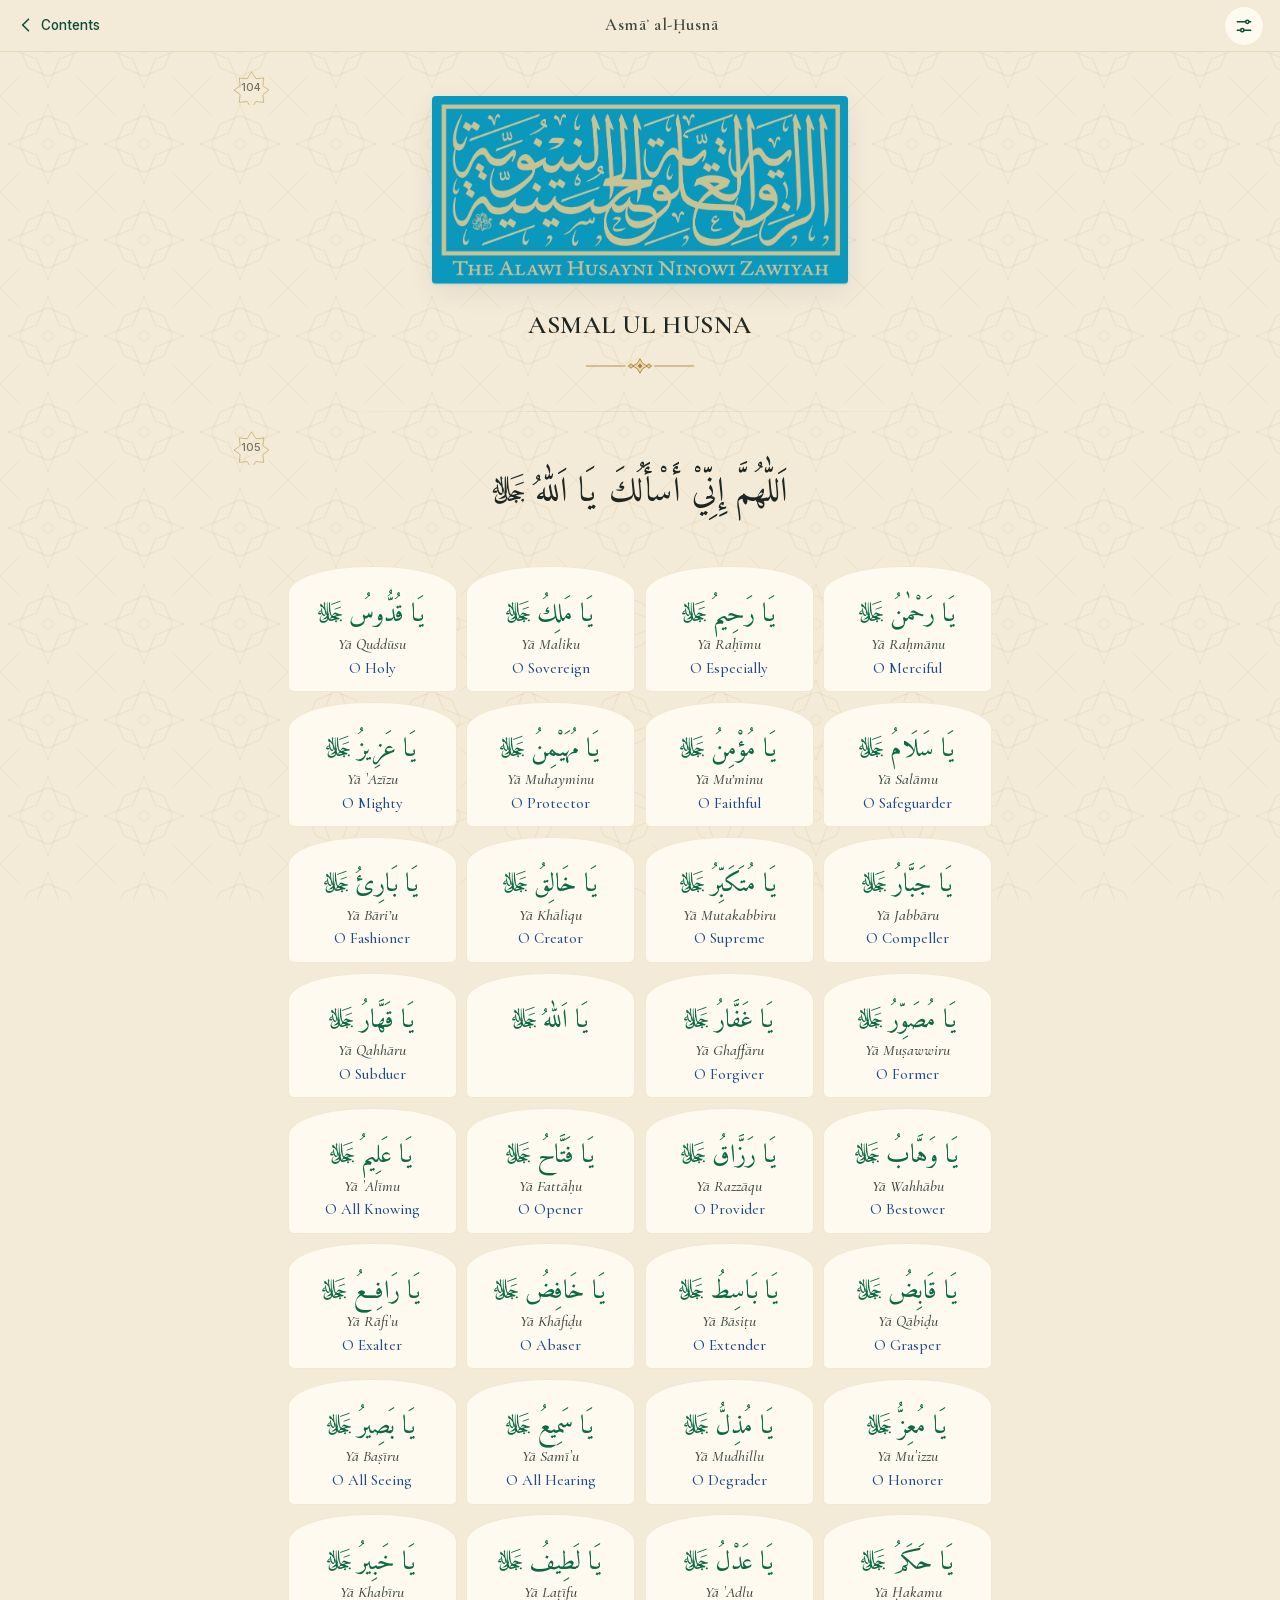
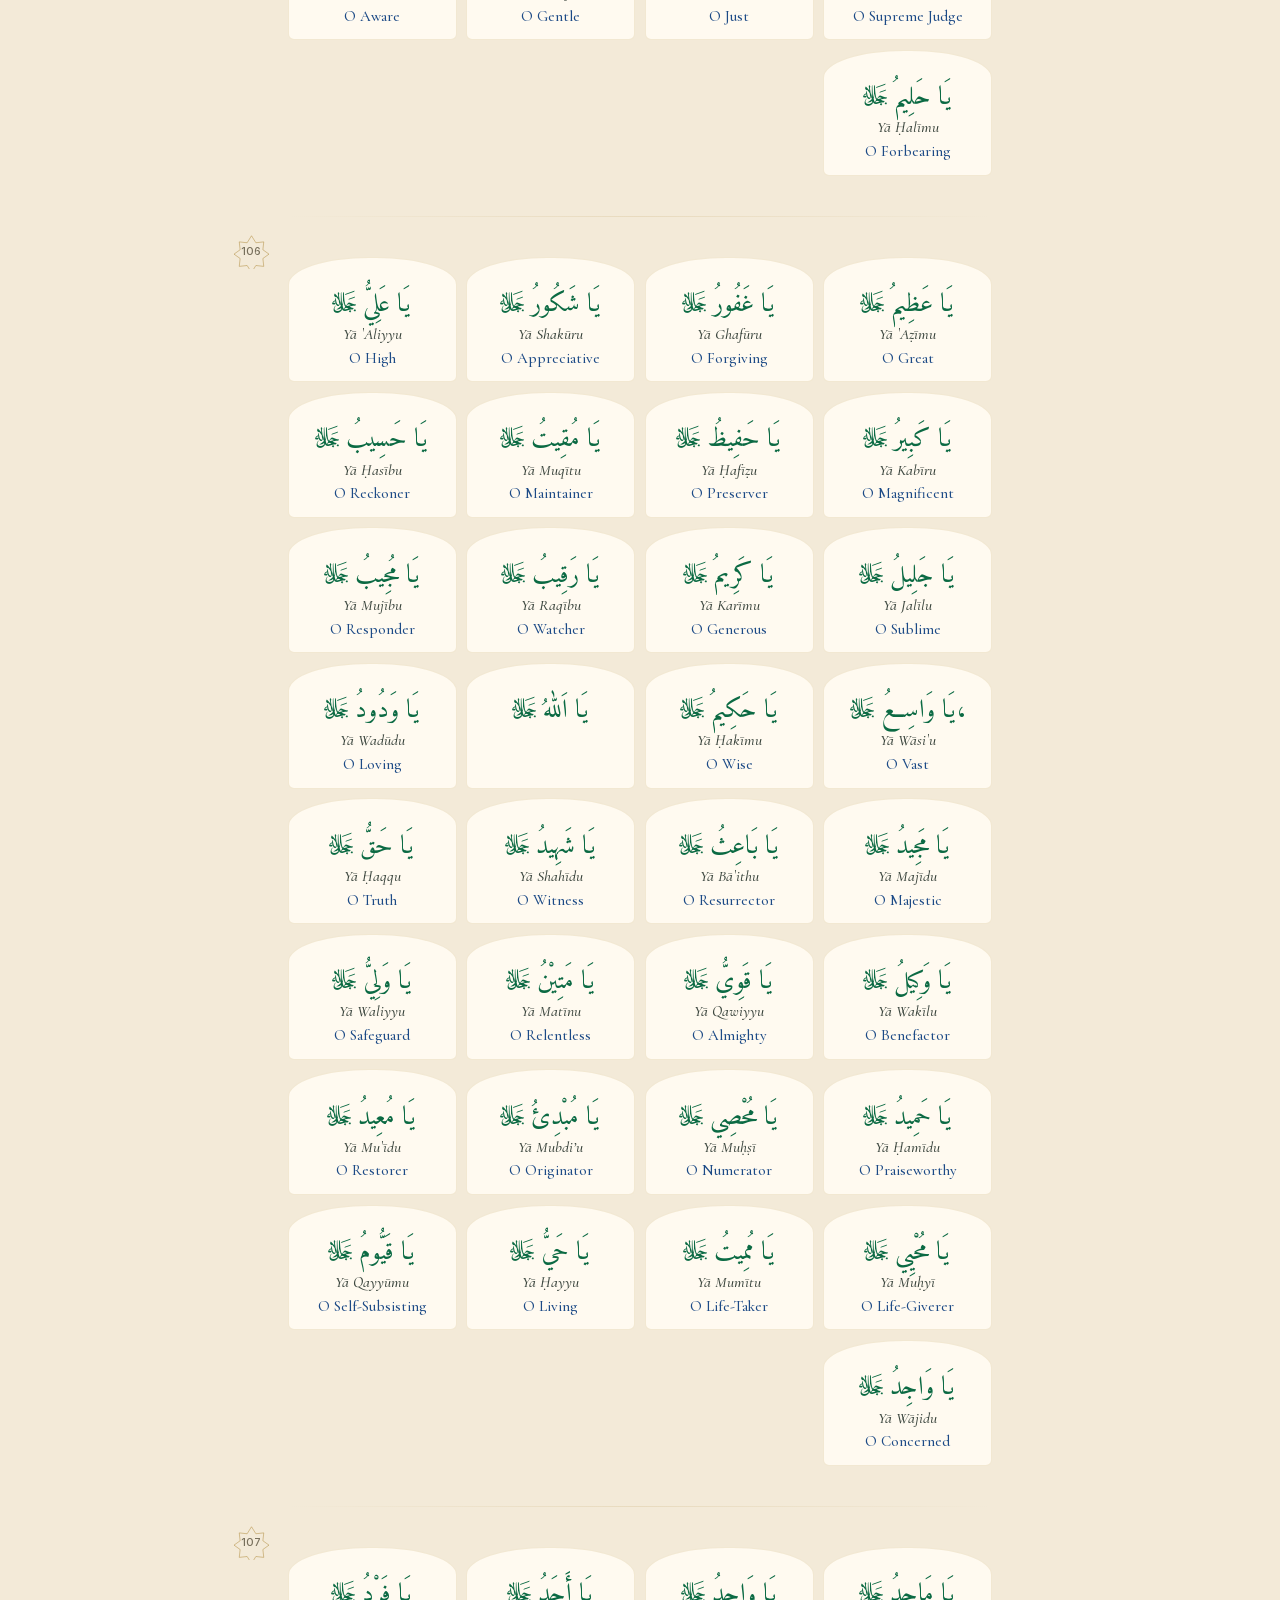
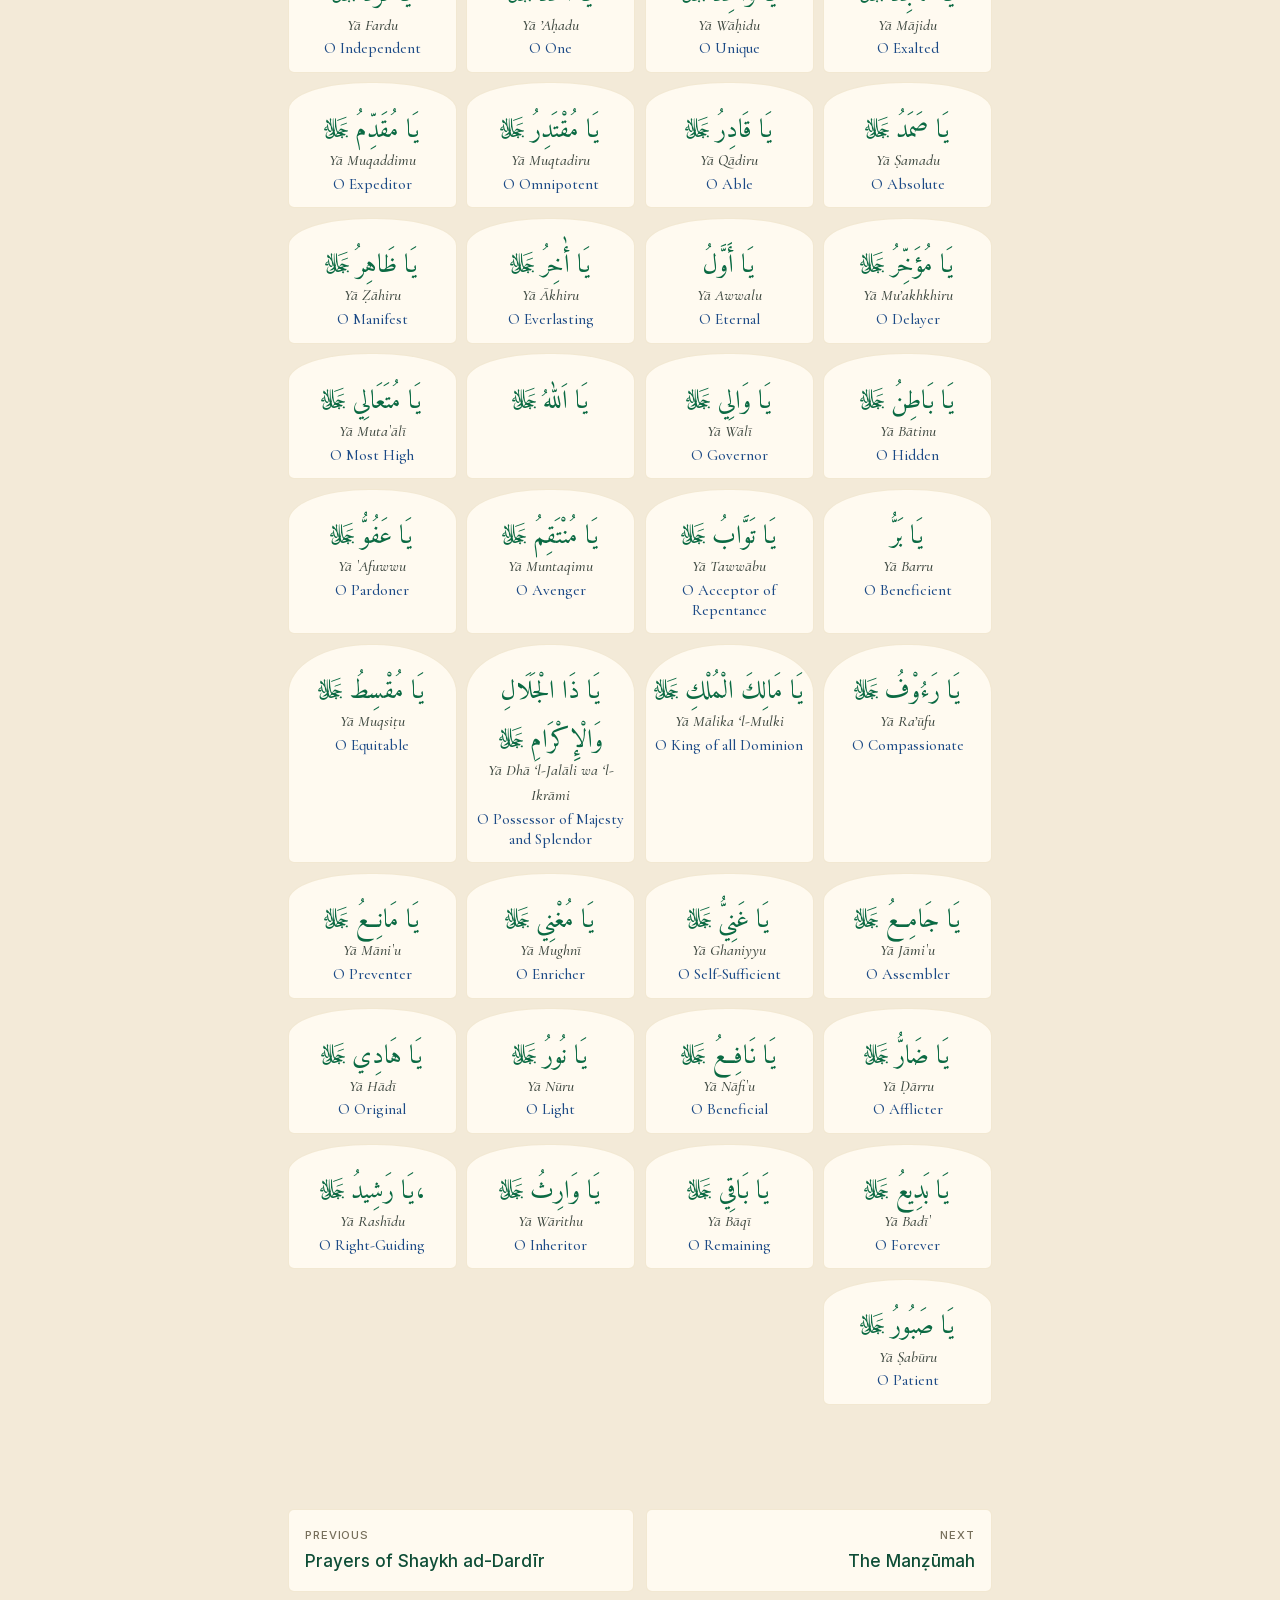
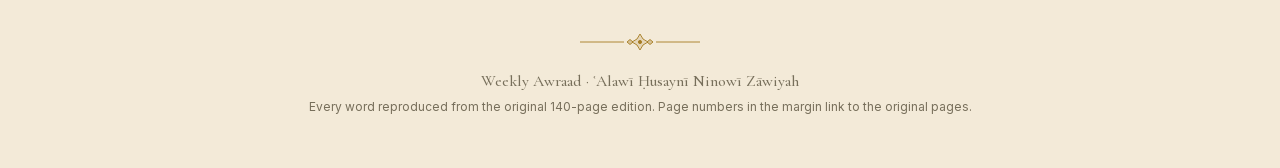
==== weekly-awraad/asma.html @ 6b24f3fb "Weekly Awraad: transcribed content for all 140 pages; generated edition content/pages holds every pa" ====
<!doctype html>
<html lang="en">
<head>
<meta charset="utf-8">
<meta name="viewport" content="width=device-width, initial-scale=1, viewport-fit=cover">
<meta name="description" content="Asmāʾ al-Ḥusnā: Arabic, transliteration and translation from the Weekly Awraad, original pages 104–107.">
<meta name="theme-color" content="#0e4d36">
<meta name="apple-mobile-web-app-capable" content="yes">
<meta name="apple-mobile-web-app-title" content="Weekly Awraad">
<title>Asmāʾ al-Ḥusnā — Weekly Awraad</title>
<link rel="manifest" href="manifest.webmanifest">
<link rel="icon" href="icon-192.png">
<link rel="apple-touch-icon" href="icon-180.png">
<link rel="stylesheet" href="fonts/fonts.css">
<link rel="stylesheet" href="styles.css">
<script>(function(){var d=document.documentElement;d.classList.add('js');try{var p=JSON.parse(localStorage.getItem('awraad-prefs')||'{}');if(p.theme)d.setAttribute('data-theme',p.theme);if(p.scale)d.style.setProperty('--ar-scale',p.scale);['ar','tr','en'].forEach(function(k){if(p[k]===false)d.classList.add('hide-'+k)})}catch(e){}})();</script>
<script src="app.js" defer></script>
</head>
<body class="page-section" data-section="asma">
<a class="skip" href="#text">Skip to text</a>
<header class="bar">
  <a class="bar-home" href="./" aria-label="Contents"><svg viewBox="0 0 24 24" aria-hidden="true"><path d="M15 5l-7 7 7 7"/></svg><span>Contents</span></a>
  <p class="bar-title">Asmāʾ al-Ḥusnā</p>
  <button type="button" class="bar-btn" id="settings-btn" aria-controls="settings" aria-expanded="false" aria-label="Reading settings">
    <svg viewBox="0 0 24 24" aria-hidden="true"><path d="M4 7h10M18 7h2M4 17h4M12 17h8"/><circle cx="16" cy="7" r="2"/><circle cx="10" cy="17" r="2"/></svg>
  </button>
  <div class="progress" aria-hidden="true"><span></span></div>
</header>
<div class="settings" id="settings" hidden>
  <div class="settings-inner">
    <p class="settings-label">Show</p>
    <div class="chips" role="group" aria-label="Text layers">
      <button type="button" class="chip" data-layer="ar" aria-pressed="true" lang="ar">عربي</button>
      <button type="button" class="chip" data-layer="tr" aria-pressed="true">Transliteration</button>
      <button type="button" class="chip" data-layer="en" aria-pressed="true">Translation</button>
    </div>
    <p class="settings-label">Arabic size</p>
    <div class="chips" role="group" aria-label="Arabic size">
      <button type="button" class="chip" data-size="-1" aria-label="Smaller Arabic">A&minus;</button>
      <output class="size-out" id="size-out">100%</output>
      <button type="button" class="chip" data-size="1" aria-label="Larger Arabic">A+</button>
    </div>
    <p class="settings-label">Appearance</p>
    <div class="chips" role="group" aria-label="Theme">
      <button type="button" class="chip" data-theme-set="light">Day</button>
      <button type="button" class="chip" data-theme-set="dark">Night</button>
      <button type="button" class="chip" data-theme-set="auto">Auto</button>
    </div>
    <p class="settings-label">Source</p>
    <div class="chips">
      <button type="button" class="chip" id="proof-toggle" aria-pressed="false">Compare with original pages</button>
      <a class="chip" href="Weekly-Awraad-Original.pdf" download>Original PDF</a>
    </div>
    <p class="offline-status" id="offline-status" role="status"></p>
  </div>
</div>
<main id="text" class="text">

<article class="folio" id="p104" data-page="104"><a class="folio-mark" href="pages/104.webp" title="View original page 104" aria-label="Original page 104">104</a><figure class="b-image b-image--dome"><img src="art/dome.webp" alt="The Green Dome of the Prophet’s Mosque in Madinah" loading="lazy" decoding="async"></figure><figure class="b-image b-image--emblem"><img src="art/emblem.webp" alt="Calligraphic emblem of the ʿAlawī Ḥusaynī Ninowī Zāwiyah" loading="lazy" decoding="async"></figure><header class="b-title"><p class="en">ASMAL UL HUSNA</p></header></article><article class="folio" id="p105" data-page="105"><a class="folio-mark" href="pages/105.webp" title="View original page 105" aria-label="Original page 105">105</a><section class="b-passage kind-prayer is-short"><div class="ar" lang="ar" dir="rtl"><p>اَللّٰهُمَّ إِنِّيْ أَسْأَلُكَ يَا اَللّٰهُ ﷻ</p></div></section><ol class="b-names" dir="rtl"><li><span class="ar" lang="ar" dir="rtl">يَا رَحْمٰنُ ﷻ</span><span class="tr" dir="ltr">Yā Raḥmānu</span><span class="en" dir="ltr">O Merciful</span></li><li><span class="ar" lang="ar" dir="rtl">يَا رَحِيمُ ﷻ</span><span class="tr" dir="ltr">Yā Raḥīmu</span><span class="en" dir="ltr">O Especially</span></li><li><span class="ar" lang="ar" dir="rtl">يَا مَلِكُ ﷻ</span><span class="tr" dir="ltr">Yā Maliku</span><span class="en" dir="ltr">O Sovereign</span></li><li><span class="ar" lang="ar" dir="rtl">يَا قُدُّوسُ ﷻ</span><span class="tr" dir="ltr">Yā Quddūsu</span><span class="en" dir="ltr">O Holy</span></li><li><span class="ar" lang="ar" dir="rtl">يَا سَلَامُ ﷻ</span><span class="tr" dir="ltr">Yā Salāmu</span><span class="en" dir="ltr">O Safeguarder</span></li><li><span class="ar" lang="ar" dir="rtl">يَا مُؤْمِنُ ﷻ</span><span class="tr" dir="ltr">Yā Mu’minu</span><span class="en" dir="ltr">O Faithful</span></li><li><span class="ar" lang="ar" dir="rtl">يَا مُهَيْمِنُ ﷻ</span><span class="tr" dir="ltr">Yā Muhayminu</span><span class="en" dir="ltr">O Protector</span></li><li><span class="ar" lang="ar" dir="rtl">يَا عَزِيزُ ﷻ</span><span class="tr" dir="ltr">Yā `Azīzu</span><span class="en" dir="ltr">O Mighty</span></li><li><span class="ar" lang="ar" dir="rtl">يَا جَبَّارُ ﷻ</span><span class="tr" dir="ltr">Yā Jabbāru</span><span class="en" dir="ltr">O Compeller</span></li><li><span class="ar" lang="ar" dir="rtl">يَا مُتَكَبِّرُ ﷻ</span><span class="tr" dir="ltr">Yā Mutakabbiru</span><span class="en" dir="ltr">O Supreme</span></li><li><span class="ar" lang="ar" dir="rtl">يَا خَالِقُ ﷻ</span><span class="tr" dir="ltr">Yā Khāliqu</span><span class="en" dir="ltr">O Creator</span></li><li><span class="ar" lang="ar" dir="rtl">يَا بَارِئُ ﷻ</span><span class="tr" dir="ltr">Yā Bāri’u</span><span class="en" dir="ltr">O Fashioner</span></li><li><span class="ar" lang="ar" dir="rtl">يَا مُصَوِّرُ ﷻ</span><span class="tr" dir="ltr">Yā Muṣawwiru</span><span class="en" dir="ltr">O Former</span></li><li><span class="ar" lang="ar" dir="rtl">يَا غَفَّارُ ﷻ</span><span class="tr" dir="ltr">Yā Ghaffāru</span><span class="en" dir="ltr">O Forgiver</span></li><li><span class="ar" lang="ar" dir="rtl">يَا اَللّٰهُ ﷻ</span></li><li><span class="ar" lang="ar" dir="rtl">يَا قَهَّارُ ﷻ</span><span class="tr" dir="ltr">Yā Qahhāru</span><span class="en" dir="ltr">O Subduer</span></li><li><span class="ar" lang="ar" dir="rtl">يَا وَهَّابُ ﷻ</span><span class="tr" dir="ltr">Yā Wahhābu</span><span class="en" dir="ltr">O Bestower</span></li><li><span class="ar" lang="ar" dir="rtl">يَا رَزَّاقُ ﷻ</span><span class="tr" dir="ltr">Yā Razzāqu</span><span class="en" dir="ltr">O Provider</span></li><li><span class="ar" lang="ar" dir="rtl">يَا فَتَّاحُ ﷻ</span><span class="tr" dir="ltr">Yā Fattāḥu</span><span class="en" dir="ltr">O Opener</span></li><li><span class="ar" lang="ar" dir="rtl">يَا عَلِيمُ ﷻ</span><span class="tr" dir="ltr">Yā `Alīmu</span><span class="en" dir="ltr">O All Knowing</span></li><li><span class="ar" lang="ar" dir="rtl">يَا قَابِضُ ﷻ</span><span class="tr" dir="ltr">Yā Qābiḍu</span><span class="en" dir="ltr">O Grasper</span></li><li><span class="ar" lang="ar" dir="rtl">يَا بَاسِطُ ﷻ</span><span class="tr" dir="ltr">Yā Bāsiṭu</span><span class="en" dir="ltr">O Extender</span></li><li><span class="ar" lang="ar" dir="rtl">يَا خَافِضُ ﷻ</span><span class="tr" dir="ltr">Yā Khāfiḍu</span><span class="en" dir="ltr">O Abaser</span></li><li><span class="ar" lang="ar" dir="rtl">يَا رَافِعُ ﷻ</span><span class="tr" dir="ltr">Yā Rāfi`u</span><span class="en" dir="ltr">O Exalter</span></li><li><span class="ar" lang="ar" dir="rtl">يَا مُعِزُّ ﷻ</span><span class="tr" dir="ltr">Yā Mu`izzu</span><span class="en" dir="ltr">O Honorer</span></li><li><span class="ar" lang="ar" dir="rtl">يَا مُذِلُّ ﷻ</span><span class="tr" dir="ltr">Yā Mudhillu</span><span class="en" dir="ltr">O Degrader</span></li><li><span class="ar" lang="ar" dir="rtl">يَا سَمِيعُ ﷻ</span><span class="tr" dir="ltr">Yā Samī`u</span><span class="en" dir="ltr">O All Hearing</span></li><li><span class="ar" lang="ar" dir="rtl">يَا بَصِيرُ ﷻ</span><span class="tr" dir="ltr">Yā Baṣīru</span><span class="en" dir="ltr">O All Seeing</span></li><li><span class="ar" lang="ar" dir="rtl">يَا حَكَمُ ﷻ</span><span class="tr" dir="ltr">Yā Ḥakamu</span><span class="en" dir="ltr">O Supreme Judge</span></li><li><span class="ar" lang="ar" dir="rtl">يَا عَدْلُ ﷻ</span><span class="tr" dir="ltr">Yā `Adlu</span><span class="en" dir="ltr">O Just</span></li><li><span class="ar" lang="ar" dir="rtl">يَا لَطِيفُ ﷻ</span><span class="tr" dir="ltr">Yā Laṭīfu</span><span class="en" dir="ltr">O Gentle</span></li><li><span class="ar" lang="ar" dir="rtl">يَا خَبِيرُ ﷻ</span><span class="tr" dir="ltr">Yā Khabīru</span><span class="en" dir="ltr">O Aware</span></li><li><span class="ar" lang="ar" dir="rtl">يَا حَلِيمُ ﷻ</span><span class="tr" dir="ltr">Yā Ḥalīmu</span><span class="en" dir="ltr">O Forbearing</span></li></ol></article><article class="folio" id="p106" data-page="106"><a class="folio-mark" href="pages/106.webp" title="View original page 106" aria-label="Original page 106">106</a><ol class="b-names" dir="rtl"><li><span class="ar" lang="ar" dir="rtl">يَا عَظِيمُ ﷻ</span><span class="tr" dir="ltr">Yā `Aẓīmu</span><span class="en" dir="ltr">O Great</span></li><li><span class="ar" lang="ar" dir="rtl">يَا غَفُورُ ﷻ</span><span class="tr" dir="ltr">Yā Ghafūru</span><span class="en" dir="ltr">O Forgiving</span></li><li><span class="ar" lang="ar" dir="rtl">يَا شَكُورُ ﷻ</span><span class="tr" dir="ltr">Yā Shakūru</span><span class="en" dir="ltr">O Appreciative</span></li><li><span class="ar" lang="ar" dir="rtl">يَا عَلِيُّ ﷻ</span><span class="tr" dir="ltr">Yā `Aliyyu</span><span class="en" dir="ltr">O High</span></li><li><span class="ar" lang="ar" dir="rtl">يَا كَبِيرُ ﷻ</span><span class="tr" dir="ltr">Yā Kabīru</span><span class="en" dir="ltr">O Magnificent</span></li><li><span class="ar" lang="ar" dir="rtl">يَا حَفِيظُ ﷻ</span><span class="tr" dir="ltr">Yā Ḥafīẓu</span><span class="en" dir="ltr">O Preserver</span></li><li><span class="ar" lang="ar" dir="rtl">يَا مُقِيتُ ﷻ</span><span class="tr" dir="ltr">Yā Muqītu</span><span class="en" dir="ltr">O Maintainer</span></li><li><span class="ar" lang="ar" dir="rtl">يَا حَسِيبُ ﷻ</span><span class="tr" dir="ltr">Yā Ḥasību</span><span class="en" dir="ltr">O Reckoner</span></li><li><span class="ar" lang="ar" dir="rtl">يَا جَلِيلُ ﷻ</span><span class="tr" dir="ltr">Yā Jalīlu</span><span class="en" dir="ltr">O Sublime</span></li><li><span class="ar" lang="ar" dir="rtl">يَا كَرِيمُ ﷻ</span><span class="tr" dir="ltr">Yā Karīmu</span><span class="en" dir="ltr">O Generous</span></li><li><span class="ar" lang="ar" dir="rtl">يَا رَقِيبُ ﷻ</span><span class="tr" dir="ltr">Yā Raqību</span><span class="en" dir="ltr">O Watcher</span></li><li><span class="ar" lang="ar" dir="rtl">يَا مُجِيبُ ﷻ</span><span class="tr" dir="ltr">Yā Mujību</span><span class="en" dir="ltr">O Responder</span></li><li><span class="ar" lang="ar" dir="rtl">،يَا وَاسِعُ ﷻ</span><span class="tr" dir="ltr">Yā Wāsi`u</span><span class="en" dir="ltr">O Vast</span></li><li><span class="ar" lang="ar" dir="rtl">يَا حَكِيمُ ﷻ</span><span class="tr" dir="ltr">Yā Ḥakīmu</span><span class="en" dir="ltr">O Wise</span></li><li><span class="ar" lang="ar" dir="rtl">يَا اَللّٰهُ ﷻ</span></li><li><span class="ar" lang="ar" dir="rtl">يَا وَدُودُ ﷻ</span><span class="tr" dir="ltr">Yā Wadūdu</span><span class="en" dir="ltr">O Loving</span></li><li><span class="ar" lang="ar" dir="rtl">يَا مَجِيدُ ﷻ</span><span class="tr" dir="ltr">Yā Majīdu</span><span class="en" dir="ltr">O Majestic</span></li><li><span class="ar" lang="ar" dir="rtl">يَا بَاعِثُ ﷻ</span><span class="tr" dir="ltr">Yā Bā`ithu</span><span class="en" dir="ltr">O Resurrector</span></li><li><span class="ar" lang="ar" dir="rtl">يَا شَهِيدُ ﷻ</span><span class="tr" dir="ltr">Yā Shahīdu</span><span class="en" dir="ltr">O Witness</span></li><li><span class="ar" lang="ar" dir="rtl">يَا حَقُّ ﷻ</span><span class="tr" dir="ltr">Yā Ḥaqqu</span><span class="en" dir="ltr">O Truth</span></li><li><span class="ar" lang="ar" dir="rtl">يَا وَكِيلُ ﷻ</span><span class="tr" dir="ltr">Yā Wakīlu</span><span class="en" dir="ltr">O Benefactor</span></li><li><span class="ar" lang="ar" dir="rtl">يَا قَوِيُّ ﷻ</span><span class="tr" dir="ltr">Yā Qawiyyu</span><span class="en" dir="ltr">O Almighty</span></li><li><span class="ar" lang="ar" dir="rtl">يَا مَتِيْنُ ﷻ</span><span class="tr" dir="ltr">Yā Matīnu</span><span class="en" dir="ltr">O Relentless</span></li><li><span class="ar" lang="ar" dir="rtl">يَا وَلِيُّ ﷻ</span><span class="tr" dir="ltr">Yā Waliyyu</span><span class="en" dir="ltr">O Safeguard</span></li><li><span class="ar" lang="ar" dir="rtl">يَا حَمِيدُ ﷻ</span><span class="tr" dir="ltr">Yā Ḥamīdu</span><span class="en" dir="ltr">O Praiseworthy</span></li><li><span class="ar" lang="ar" dir="rtl">يَا مُحْصِي ﷻ</span><span class="tr" dir="ltr">Yā Muḥṣī</span><span class="en" dir="ltr">O Numerator</span></li><li><span class="ar" lang="ar" dir="rtl">يَا مُبْدِئُ ﷻ</span><span class="tr" dir="ltr">Yā Mubdi’u</span><span class="en" dir="ltr">O Originator</span></li><li><span class="ar" lang="ar" dir="rtl">يَا مُعِيدُ ﷻ</span><span class="tr" dir="ltr">Yā Mu`īdu</span><span class="en" dir="ltr">O Restorer</span></li><li><span class="ar" lang="ar" dir="rtl">يَا مُحْيِي ﷻ</span><span class="tr" dir="ltr">Yā Muḥyī</span><span class="en" dir="ltr">O Life-Giverer</span></li><li><span class="ar" lang="ar" dir="rtl">يَا مُمِيتُ ﷻ</span><span class="tr" dir="ltr">Yā Mumītu</span><span class="en" dir="ltr">O Life-Taker</span></li><li><span class="ar" lang="ar" dir="rtl">يَا حَيُّ ﷻ</span><span class="tr" dir="ltr">Yā Ḥayyu</span><span class="en" dir="ltr">O Living</span></li><li><span class="ar" lang="ar" dir="rtl">يَا قَيُّومُ ﷻ</span><span class="tr" dir="ltr">Yā Qayyūmu</span><span class="en" dir="ltr">O Self-Subsisting</span></li><li><span class="ar" lang="ar" dir="rtl">يَا وَاجِدُ ﷻ</span><span class="tr" dir="ltr">Yā Wājidu</span><span class="en" dir="ltr">O Concerned</span></li></ol></article><article class="folio" id="p107" data-page="107"><a class="folio-mark" href="pages/107.webp" title="View original page 107" aria-label="Original page 107">107</a><ol class="b-names" dir="rtl"><li><span class="ar" lang="ar" dir="rtl">يَا مَاجِدُ ﷻ</span><span class="tr" dir="ltr">Yā Mājidu</span><span class="en" dir="ltr">O Exalted</span></li><li><span class="ar" lang="ar" dir="rtl">يَا وَاحِدُ ﷻ</span><span class="tr" dir="ltr">Yā Wāḥidu</span><span class="en" dir="ltr">O Unique</span></li><li><span class="ar" lang="ar" dir="rtl">يَا أَحَدُ ﷻ</span><span class="tr" dir="ltr">Yā ’Aḥadu</span><span class="en" dir="ltr">O One</span></li><li><span class="ar" lang="ar" dir="rtl">يَا فَرْدُ ﷻ</span><span class="tr" dir="ltr">Yā Fardu</span><span class="en" dir="ltr">O Independent</span></li><li><span class="ar" lang="ar" dir="rtl">يَا صَمَدُ ﷻ</span><span class="tr" dir="ltr">Yā Ṣamadu</span><span class="en" dir="ltr">O Absolute</span></li><li><span class="ar" lang="ar" dir="rtl">يَا قَادِرُ ﷻ</span><span class="tr" dir="ltr">Yā Qādiru</span><span class="en" dir="ltr">O Able</span></li><li><span class="ar" lang="ar" dir="rtl">يَا مُقْتَدِرُ ﷻ</span><span class="tr" dir="ltr">Yā Muqtadiru</span><span class="en" dir="ltr">O Omnipotent</span></li><li><span class="ar" lang="ar" dir="rtl">يَا مُقَدِّمُ ﷻ</span><span class="tr" dir="ltr">Yā Muqaddimu</span><span class="en" dir="ltr">O Expeditor</span></li><li><span class="ar" lang="ar" dir="rtl">يَا مُؤَخِّرُ ﷻ</span><span class="tr" dir="ltr">Yā Mu’akhkhiru</span><span class="en" dir="ltr">O Delayer</span></li><li><span class="ar" lang="ar" dir="rtl">يَا أَوَّلُ</span><span class="tr" dir="ltr">Yā Awwalu</span><span class="en" dir="ltr">O Eternal</span></li><li><span class="ar" lang="ar" dir="rtl">يَا أٰخِرُ ﷻ</span><span class="tr" dir="ltr">Yā Ākhiru</span><span class="en" dir="ltr">O Everlasting</span></li><li><span class="ar" lang="ar" dir="rtl">يَا ظَاهِرُ ﷻ</span><span class="tr" dir="ltr">Yā Ẓāhiru</span><span class="en" dir="ltr">O Manifest</span></li><li><span class="ar" lang="ar" dir="rtl">يَا بَاطِنُ ﷻ</span><span class="tr" dir="ltr">Yā Bātinu</span><span class="en" dir="ltr">O Hidden</span></li><li><span class="ar" lang="ar" dir="rtl">يَا وَالِي ﷻ</span><span class="tr" dir="ltr">Yā Wālī</span><span class="en" dir="ltr">O Governor</span></li><li><span class="ar" lang="ar" dir="rtl">يَا اَللّٰهُ ﷻ</span></li><li><span class="ar" lang="ar" dir="rtl">يَا مُتَعَالِي ﷻ</span><span class="tr" dir="ltr">Yā Muta`ālī</span><span class="en" dir="ltr">O Most High</span></li><li><span class="ar" lang="ar" dir="rtl">يَا بَرُّ</span><span class="tr" dir="ltr">Yā Barru</span><span class="en" dir="ltr">O Beneficient</span></li><li><span class="ar" lang="ar" dir="rtl">يَا تَوَّابُ ﷻ</span><span class="tr" dir="ltr">Yā Tawwābu</span><span class="en" dir="ltr">O Acceptor of Repentance</span></li><li><span class="ar" lang="ar" dir="rtl">يَا مُنْتَقِمُ ﷻ</span><span class="tr" dir="ltr">Yā Muntaqimu</span><span class="en" dir="ltr">O Avenger</span></li><li><span class="ar" lang="ar" dir="rtl">يَا عَفُوُّ ﷻ</span><span class="tr" dir="ltr">Yā `Afuwwu</span><span class="en" dir="ltr">O Pardoner</span></li><li><span class="ar" lang="ar" dir="rtl">يَا رَءُوْفُ ﷻ</span><span class="tr" dir="ltr">Yā Ra’ūfu</span><span class="en" dir="ltr">O Compassionate</span></li><li><span class="ar" lang="ar" dir="rtl">يَا مَالِكَ الْمُلْكِ ﷻ</span><span class="tr" dir="ltr">Yā Mālika ‘l-Mulki</span><span class="en" dir="ltr">O King of all Dominion</span></li><li><span class="ar" lang="ar" dir="rtl">يَا ذَا الْجَلَالِ وَالْإِكْرَامِ ﷻ</span><span class="tr" dir="ltr">Yā Dhā ‘l-Jalāli wa ‘l-Ikrāmi</span><span class="en" dir="ltr">O Possessor of Majesty and Splendor</span></li><li><span class="ar" lang="ar" dir="rtl">يَا مُقْسِطُ ﷻ</span><span class="tr" dir="ltr">Yā Muqsiṭu</span><span class="en" dir="ltr">O Equitable</span></li><li><span class="ar" lang="ar" dir="rtl">يَا جَامِعُ ﷻ</span><span class="tr" dir="ltr">Yā Jāmi`u</span><span class="en" dir="ltr">O Assembler</span></li><li><span class="ar" lang="ar" dir="rtl">يَا غَنِيُّ ﷻ</span><span class="tr" dir="ltr">Yā Ghaniyyu</span><span class="en" dir="ltr">O Self-Sufficient</span></li><li><span class="ar" lang="ar" dir="rtl">يَا مُغْنِي ﷻ</span><span class="tr" dir="ltr">Yā Mughnī</span><span class="en" dir="ltr">O Enricher</span></li><li><span class="ar" lang="ar" dir="rtl">يَا مَانِعُ ﷻ</span><span class="tr" dir="ltr">Yā Māni`u</span><span class="en" dir="ltr">O Preventer</span></li><li><span class="ar" lang="ar" dir="rtl">يَا ضَارُّ ﷻ</span><span class="tr" dir="ltr">Yā Ḍārru</span><span class="en" dir="ltr">O Afflicter</span></li><li><span class="ar" lang="ar" dir="rtl">يَا نَافِعُ ﷻ</span><span class="tr" dir="ltr">Yā Nāfi`u</span><span class="en" dir="ltr">O Beneficial</span></li><li><span class="ar" lang="ar" dir="rtl">يَا نُورُ ﷻ</span><span class="tr" dir="ltr">Yā Nūru</span><span class="en" dir="ltr">O Light</span></li><li><span class="ar" lang="ar" dir="rtl">يَا هَادِي ﷻ</span><span class="tr" dir="ltr">Yā Hādī</span><span class="en" dir="ltr">O Original</span></li><li><span class="ar" lang="ar" dir="rtl">يَا بَدِيعُ ﷻ</span><span class="tr" dir="ltr">Yā Badī`</span><span class="en" dir="ltr">O Forever</span></li><li><span class="ar" lang="ar" dir="rtl">يَا بَاقِي ﷻ</span><span class="tr" dir="ltr">Yā Bāqī</span><span class="en" dir="ltr">O Remaining</span></li><li><span class="ar" lang="ar" dir="rtl">يَا وَارِثُ ﷻ</span><span class="tr" dir="ltr">Yā Wārithu</span><span class="en" dir="ltr">O Inheritor</span></li><li><span class="ar" lang="ar" dir="rtl">،يَا رَشِيدُ ﷻ</span><span class="tr" dir="ltr">Yā Rashīdu</span><span class="en" dir="ltr">O Right-Guiding</span></li><li><span class="ar" lang="ar" dir="rtl">يَا صَبُورُ ﷻ</span><span class="tr" dir="ltr">Yā Ṣabūru</span><span class="en" dir="ltr">O Patient</span></li></ol></article>
</main>
<nav class="pager" aria-label="Sections"><a class="pager-prev" href="dardir.html"><small>Previous</small>Prayers of Shaykh ad-Dardīr</a><a class="pager-next" href="manzumah.html"><small>Next</small>The Manẓūmah</a></nav>
<footer class="footer">
  <div class="rosette-rule" aria-hidden="true"></div>
  <p>Weekly Awraad &middot; ʿAlawī Ḥusaynī Ninowī Zāwiyah</p>
  <p class="footer-small">Every word reproduced from the original 140-page edition. Page numbers in the margin link to the original pages.</p>
</footer>
</body>
</html>
---- weekly-awraad/fonts/fonts.css ----
/* arabic */
@font-face {
  font-family: 'Amiri';
  font-style: normal;
  font-weight: 400;
  font-display: swap;
  src: url(amiri-arabic-normal-4f1f7d.woff2) format('woff2');
  unicode-range: U+0600-06FF, U+0750-077F, U+0870-0891, U+0897-08E1, U+08E3-08FF, U+200C-200E, U+2010-2011, U+204F, U+2E41, U+FB50-FDFF, U+FE70-FE74, U+FE76-FEFC, U+102E0-102FB, U+10E60-10E7E, U+10EC2-10EC7, U+10EC9-10EEE, U+10EF0-10EFF, U+1EE00-1EE03, U+1EE05-1EE1F, U+1EE21-1EE22, U+1EE24, U+1EE27, U+1EE29-1EE32, U+1EE34-1EE37, U+1EE39, U+1EE3B, U+1EE42, U+1EE47, U+1EE49, U+1EE4B, U+1EE4D-1EE4F, U+1EE51-1EE52, U+1EE54, U+1EE57, U+1EE59, U+1EE5B, U+1EE5D, U+1EE5F, U+1EE61-1EE62, U+1EE64, U+1EE67-1EE6A, U+1EE6C-1EE72, U+1EE74-1EE77, U+1EE79-1EE7C, U+1EE7E, U+1EE80-1EE89, U+1EE8B-1EE9B, U+1EEA1-1EEA3, U+1EEA5-1EEA9, U+1EEAB-1EEBB, U+1EEF0-1EEF1;
}
/* latin-ext */
@font-face {
  font-family: 'Amiri';
  font-style: normal;
  font-weight: 400;
  font-display: swap;
  src: url(amiri-latin-ext-normal-aafd56.woff2) format('woff2');
  unicode-range: U+0100-02BA, U+02BD-02C5, U+02C7-02CC, U+02CE-02D7, U+02DD-02FF, U+0304, U+0308, U+0329, U+1D00-1DBF, U+1E00-1E9F, U+1EF2-1EFF, U+2020, U+20A0-20AB, U+20AD-20C4, U+2113, U+2C60-2C7F, U+A720-A7FF;
}
/* latin */
@font-face {
  font-family: 'Amiri';
  font-style: normal;
  font-weight: 400;
  font-display: swap;
  src: url(amiri-latin-normal-441f50.woff2) format('woff2');
  unicode-range: U+0000-00FF, U+0131, U+0152-0153, U+02BB-02BC, U+02C6, U+02DA, U+02DC, U+0304, U+0308, U+0329, U+2000-206F, U+20AC, U+2122, U+2191, U+2193, U+2212, U+2215, U+FEFF, U+FFFD;
}
/* arabic */
@font-face {
  font-family: 'Amiri';
  font-style: normal;
  font-weight: 700;
  font-display: swap;
  src: url(amiri-arabic-normal-887370.woff2) format('woff2');
  unicode-range: U+0600-06FF, U+0750-077F, U+0870-0891, U+0897-08E1, U+08E3-08FF, U+200C-200E, U+2010-2011, U+204F, U+2E41, U+FB50-FDFF, U+FE70-FE74, U+FE76-FEFC, U+102E0-102FB, U+10E60-10E7E, U+10EC2-10EC7, U+10EC9-10EEE, U+10EF0-10EFF, U+1EE00-1EE03, U+1EE05-1EE1F, U+1EE21-1EE22, U+1EE24, U+1EE27, U+1EE29-1EE32, U+1EE34-1EE37, U+1EE39, U+1EE3B, U+1EE42, U+1EE47, U+1EE49, U+1EE4B, U+1EE4D-1EE4F, U+1EE51-1EE52, U+1EE54, U+1EE57, U+1EE59, U+1EE5B, U+1EE5D, U+1EE5F, U+1EE61-1EE62, U+1EE64, U+1EE67-1EE6A, U+1EE6C-1EE72, U+1EE74-1EE77, U+1EE79-1EE7C, U+1EE7E, U+1EE80-1EE89, U+1EE8B-1EE9B, U+1EEA1-1EEA3, U+1EEA5-1EEA9, U+1EEAB-1EEBB, U+1EEF0-1EEF1;
}
/* latin-ext */
@font-face {
  font-family: 'Amiri';
  font-style: normal;
  font-weight: 700;
  font-display: swap;
  src: url(amiri-latin-ext-normal-f1c0a9.woff2) format('woff2');
  unicode-range: U+0100-02BA, U+02BD-02C5, U+02C7-02CC, U+02CE-02D7, U+02DD-02FF, U+0304, U+0308, U+0329, U+1D00-1DBF, U+1E00-1E9F, U+1EF2-1EFF, U+2020, U+20A0-20AB, U+20AD-20C4, U+2113, U+2C60-2C7F, U+A720-A7FF;
}
/* latin */
@font-face {
  font-family: 'Amiri';
  font-style: normal;
  font-weight: 700;
  font-display: swap;
  src: url(amiri-latin-normal-7becc3.woff2) format('woff2');
  unicode-range: U+0000-00FF, U+0131, U+0152-0153, U+02BB-02BC, U+02C6, U+02DA, U+02DC, U+0304, U+0308, U+0329, U+2000-206F, U+20AC, U+2122, U+2191, U+2193, U+2212, U+2215, U+FEFF, U+FFFD;
}
/* arabic */
@font-face {
  font-family: 'Amiri Quran';
  font-style: normal;
  font-weight: 400;
  font-display: swap;
  src: url(amiri-quran-arabic-normal-8aaeb9.woff2) format('woff2');
  unicode-range: U+0600-06FF, U+0750-077F, U+0870-0891, U+0897-08E1, U+08E3-08FF, U+200C-200E, U+2010-2011, U+204F, U+2E41, U+FB50-FDFF, U+FE70-FE74, U+FE76-FEFC, U+102E0-102FB, U+10E60-10E7E, U+10EC2-10EC7, U+10EC9-10EEE, U+10EF0-10EFF, U+1EE00-1EE03, U+1EE05-1EE1F, U+1EE21-1EE22, U+1EE24, U+1EE27, U+1EE29-1EE32, U+1EE34-1EE37, U+1EE39, U+1EE3B, U+1EE42, U+1EE47, U+1EE49, U+1EE4B, U+1EE4D-1EE4F, U+1EE51-1EE52, U+1EE54, U+1EE57, U+1EE59, U+1EE5B, U+1EE5D, U+1EE5F, U+1EE61-1EE62, U+1EE64, U+1EE67-1EE6A, U+1EE6C-1EE72, U+1EE74-1EE77, U+1EE79-1EE7C, U+1EE7E, U+1EE80-1EE89, U+1EE8B-1EE9B, U+1EEA1-1EEA3, U+1EEA5-1EEA9, U+1EEAB-1EEBB, U+1EEF0-1EEF1;
}
/* latin */
@font-face {
  font-family: 'Amiri Quran';
  font-style: normal;
  font-weight: 400;
  font-display: swap;
  src: url(amiri-quran-latin-normal-6e2694.woff2) format('woff2');
  unicode-range: U+0000-00FF, U+0131, U+0152-0153, U+02BB-02BC, U+02C6, U+02DA, U+02DC, U+0304, U+0308, U+0329, U+2000-206F, U+20AC, U+2122, U+2191, U+2193, U+2212, U+2215, U+FEFF, U+FFFD;
}
/* latin-ext */
@font-face {
  font-family: 'Cormorant Garamond';
  font-style: italic;
  font-weight: 500;
  font-display: swap;
  src: url(cormorant-garamond-latin-ext-italic-cc0aaa.woff2) format('woff2');
  unicode-range: U+0100-02BA, U+02BD-02C5, U+02C7-02CC, U+02CE-02D7, U+02DD-02FF, U+0304, U+0308, U+0329, U+1D00-1DBF, U+1E00-1E9F, U+1EF2-1EFF, U+2020, U+20A0-20AB, U+20AD-20C4, U+2113, U+2C60-2C7F, U+A720-A7FF;
}
/* latin */
@font-face {
  font-family: 'Cormorant Garamond';
  font-style: italic;
  font-weight: 500;
  font-display: swap;
  src: url(cormorant-garamond-latin-italic-6522a4.woff2) format('woff2');
  unicode-range: U+0000-00FF, U+0131, U+0152-0153, U+02BB-02BC, U+02C6, U+02DA, U+02DC, U+0304, U+0308, U+0329, U+2000-206F, U+20AC, U+2122, U+2191, U+2193, U+2212, U+2215, U+FEFF, U+FFFD;
}
/* latin-ext */
@font-face {
  font-family: 'Cormorant Garamond';
  font-style: normal;
  font-weight: 500;
  font-display: swap;
  src: url(cormorant-garamond-latin-ext-normal-480720.woff2) format('woff2');
  unicode-range: U+0100-02BA, U+02BD-02C5, U+02C7-02CC, U+02CE-02D7, U+02DD-02FF, U+0304, U+0308, U+0329, U+1D00-1DBF, U+1E00-1E9F, U+1EF2-1EFF, U+2020, U+20A0-20AB, U+20AD-20C4, U+2113, U+2C60-2C7F, U+A720-A7FF;
}
/* latin */
@font-face {
  font-family: 'Cormorant Garamond';
  font-style: normal;
  font-weight: 500;
  font-display: swap;
  src: url(cormorant-garamond-latin-normal-ac5feb.woff2) format('woff2');
  unicode-range: U+0000-00FF, U+0131, U+0152-0153, U+02BB-02BC, U+02C6, U+02DA, U+02DC, U+0304, U+0308, U+0329, U+2000-206F, U+20AC, U+2122, U+2191, U+2193, U+2212, U+2215, U+FEFF, U+FFFD;
}
/* latin-ext */
@font-face {
  font-family: 'Cormorant Garamond';
  font-style: normal;
  font-weight: 600;
  font-display: swap;
  src: url(cormorant-garamond-latin-ext-normal-480720.woff2) format('woff2');
  unicode-range: U+0100-02BA, U+02BD-02C5, U+02C7-02CC, U+02CE-02D7, U+02DD-02FF, U+0304, U+0308, U+0329, U+1D00-1DBF, U+1E00-1E9F, U+1EF2-1EFF, U+2020, U+20A0-20AB, U+20AD-20C4, U+2113, U+2C60-2C7F, U+A720-A7FF;
}
/* latin */
@font-face {
  font-family: 'Cormorant Garamond';
  font-style: normal;
  font-weight: 600;
  font-display: swap;
  src: url(cormorant-garamond-latin-normal-ac5feb.woff2) format('woff2');
  unicode-range: U+0000-00FF, U+0131, U+0152-0153, U+02BB-02BC, U+02C6, U+02DA, U+02DC, U+0304, U+0308, U+0329, U+2000-206F, U+20AC, U+2122, U+2191, U+2193, U+2212, U+2215, U+FEFF, U+FFFD;
}
/* latin-ext */
@font-face {
  font-family: 'Inter';
  font-style: normal;
  font-weight: 400;
  font-display: swap;
  src: url(inter-latin-ext-normal-367ba6.woff2) format('woff2');
  unicode-range: U+0100-02BA, U+02BD-02C5, U+02C7-02CC, U+02CE-02D7, U+02DD-02FF, U+0304, U+0308, U+0329, U+1D00-1DBF, U+1E00-1E9F, U+1EF2-1EFF, U+2020, U+20A0-20AB, U+20AD-20C4, U+2113, U+2C60-2C7F, U+A720-A7FF;
}
/* latin */
@font-face {
  font-family: 'Inter';
  font-style: normal;
  font-weight: 400;
  font-display: swap;
  src: url(inter-latin-normal-bec94a.woff2) format('woff2');
  unicode-range: U+0000-00FF, U+0131, U+0152-0153, U+02BB-02BC, U+02C6, U+02DA, U+02DC, U+0304, U+0308, U+0329, U+2000-206F, U+20AC, U+2122, U+2191, U+2193, U+2212, U+2215, U+FEFF, U+FFFD;
}
/* latin-ext */
@font-face {
  font-family: 'Inter';
  font-style: normal;
  font-weight: 500;
  font-display: swap;
  src: url(inter-latin-ext-normal-367ba6.woff2) format('woff2');
  unicode-range: U+0100-02BA, U+02BD-02C5, U+02C7-02CC, U+02CE-02D7, U+02DD-02FF, U+0304, U+0308, U+0329, U+1D00-1DBF, U+1E00-1E9F, U+1EF2-1EFF, U+2020, U+20A0-20AB, U+20AD-20C4, U+2113, U+2C60-2C7F, U+A720-A7FF;
}
/* latin */
@font-face {
  font-family: 'Inter';
  font-style: normal;
  font-weight: 500;
  font-display: swap;
  src: url(inter-latin-normal-bec94a.woff2) format('woff2');
  unicode-range: U+0000-00FF, U+0131, U+0152-0153, U+02BB-02BC, U+02C6, U+02DA, U+02DC, U+0304, U+0308, U+0329, U+2000-206F, U+20AC, U+2122, U+2191, U+2193, U+2212, U+2215, U+FEFF, U+FFFD;
}
/* latin-ext */
@font-face {
  font-family: 'Inter';
  font-style: normal;
  font-weight: 600;
  font-display: swap;
  src: url(inter-latin-ext-normal-367ba6.woff2) format('woff2');
  unicode-range: U+0100-02BA, U+02BD-02C5, U+02C7-02CC, U+02CE-02D7, U+02DD-02FF, U+0304, U+0308, U+0329, U+1D00-1DBF, U+1E00-1E9F, U+1EF2-1EFF, U+2020, U+20A0-20AB, U+20AD-20C4, U+2113, U+2C60-2C7F, U+A720-A7FF;
}
/* latin */
@font-face {
  font-family: 'Inter';
  font-style: normal;
  font-weight: 600;
  font-display: swap;
  src: url(inter-latin-normal-bec94a.woff2) format('woff2');
  unicode-range: U+0000-00FF, U+0131, U+0152-0153, U+02BB-02BC, U+02C6, U+02DA, U+02DC, U+0304, U+0308, U+0329, U+2000-206F, U+20AC, U+2122, U+2191, U+2193, U+2212, U+2215, U+FEFF, U+FFFD;
}
---- weekly-awraad/styles.css ----
/* Weekly Awraad — living text edition
   Malachite & gold (Mughal), lapis & vermilion rubrication (manuscript), girih geometry (Andalusia). */

:root {
  --bg: #f3ead8;
  --bg-deep: #e9dcc1;
  --surface: #fffaf0;
  --ink: #1d2620;
  --ink-soft: #3e4840;
  --muted: #776f5b;
  --green: #0e4d36;
  --quran: #0b6a43;
  --gold: #a57c22;
  --gold-soft: #d6b866;
  --gold-faint: #a57c2224;
  --lapis: #1c4a86;
  --red: #a8202c;
  --rule: #cdb98c;
  --shadow: 0 1px 2px #2a1f0a14, 0 8px 28px #2a1f0a12;
  --ar-scale: 1;
  --measure: 46rem;
  --bar-h: 3.25rem;
  --girih: url("data:image/svg+xml,%3Csvg xmlns='http://www.w3.org/2000/svg' width='96' height='96' viewBox='0 0 96 96'%3E%3Cg fill='none' stroke='%23a57c22' stroke-opacity='.13' stroke-width='.8'%3E%3Cpath d='M48 8l11 29 29 11-29 11-11 29-11-29-29-11 29-11z'/%3E%3Cpath d='M48 20l20 8 8 20-8 20-20 8-20-8-8-20 8-20z'/%3E%3Cpath d='M0 0l20 20M96 0L76 20M0 96l20-20M96 96L76 76'/%3E%3Ccircle cx='48' cy='48' r='5'/%3E%3C/g%3E%3C/svg%3E");
  --rosette: url("data:image/svg+xml,%3Csvg xmlns='http://www.w3.org/2000/svg' viewBox='0 0 120 20'%3E%3Cg fill='none' stroke='%23a57c22' stroke-width='.9'%3E%3Cpath d='M0 10h44M76 10h44'/%3E%3Cpath d='M60 2l3 5 5 3-5 3-3 5-3-5-5-3 5-3z' fill='%23a57c22' fill-opacity='.18'/%3E%3Ccircle cx='60' cy='10' r='1.6' fill='%23a57c22'/%3E%3Cpath d='M47 10l3-2.5 3 2.5-3 2.5zM67 10l3-2.5 3 2.5-3 2.5z' fill='%23a57c22' fill-opacity='.35'/%3E%3C/g%3E%3C/svg%3E");
  color-scheme: light;
}

@media (prefers-color-scheme: dark) {
  :root:not([data-theme="light"]) {
    --bg: #0a1510; --bg-deep: #07100c; --surface: #10201a; --ink: #ece3cd; --ink-soft: #cfc6af; --muted: #9b937c;
    --green: #7fd1a6; --quran: #6fd09c; --gold: #d6b35c; --gold-soft: #e5cd86; --gold-faint: #d6b35c22;
    --lapis: #9cc0f0; --red: #f08a86; --rule: #4c5a3c; --shadow: 0 1px 2px #0006, 0 10px 30px #0005;
    color-scheme: dark;
  }
}
:root[data-theme="dark"] {
  --bg: #0a1510; --bg-deep: #07100c; --surface: #10201a; --ink: #ece3cd; --ink-soft: #cfc6af; --muted: #9b937c;
  --green: #7fd1a6; --quran: #6fd09c; --gold: #d6b35c; --gold-soft: #e5cd86; --gold-faint: #d6b35c22;
  --lapis: #9cc0f0; --red: #f08a86; --rule: #4c5a3c; --shadow: 0 1px 2px #0006, 0 10px 30px #0005;
  color-scheme: dark;
}

*, *::before, *::after { box-sizing: border-box; }
html { -webkit-text-size-adjust: 100%; text-size-adjust: 100%; scroll-padding-top: calc(var(--bar-h) + 1rem); }
body {
  margin: 0;
  background: var(--bg) var(--girih) fixed;
  color: var(--ink);
  font: 400 1.0625rem/1.65 "Cormorant Garamond", Georgia, serif;
  -webkit-font-smoothing: antialiased;
}
img { max-width: 100%; height: auto; display: block; }
a { color: inherit; }
button { font: inherit; color: inherit; }
:focus-visible { outline: 2px solid var(--gold); outline-offset: 3px; border-radius: 4px; }
.skip { position: absolute; left: -999px; top: 0; z-index: 99; background: var(--surface); padding: .5rem 1rem; }
.skip:focus { left: 1rem; }

/* ── Top bar ─────────────────────────────────────────────── */
.bar {
  position: sticky; top: 0; z-index: 20;
  height: var(--bar-h);
  display: grid; grid-template-columns: auto 1fr auto; align-items: center; gap: .75rem;
  padding: 0 max(1rem, env(safe-area-inset-left)) 0 max(1rem, env(safe-area-inset-right));
  background: color-mix(in srgb, var(--bg) 88%, transparent);
  -webkit-backdrop-filter: blur(14px) saturate(1.2); backdrop-filter: blur(14px) saturate(1.2);
  border-bottom: 1px solid var(--gold-faint);
  font-family: Inter, system-ui, sans-serif;
}
.bar-home, .bar-brand { display: inline-flex; align-items: center; gap: .3rem; text-decoration: none; font-size: .85rem; font-weight: 500; color: var(--green); }
.bar-brand { font: 600 1.15rem/1 "Cormorant Garamond", serif; letter-spacing: .14em; text-transform: uppercase; }
.bar-home svg, .bar-btn svg { width: 1.25rem; height: 1.25rem; fill: none; stroke: currentColor; stroke-width: 1.8; stroke-linecap: round; }
.bar-title { margin: 0; text-align: center; font: 600 1.05rem/1.2 "Cormorant Garamond", serif; letter-spacing: .03em; color: var(--ink-soft); white-space: nowrap; overflow: hidden; text-overflow: ellipsis; }
.bar-btn { display: grid; place-items: center; width: 2.5rem; height: 2.5rem; border: 1px solid var(--gold-faint); border-radius: 50%; background: var(--surface); cursor: pointer; color: var(--green); }
.bar-btn[aria-expanded="true"] { background: var(--green); color: var(--surface); }
.progress { position: absolute; left: 0; right: 0; bottom: -1px; height: 2px; }
.progress span { display: block; height: 100%; width: 100%; transform-origin: 0 50%; transform: scaleX(var(--read, 0)); background: linear-gradient(90deg, var(--gold-soft), var(--gold)); }

/* ── Settings ────────────────────────────────────────────── */
.settings { position: sticky; top: var(--bar-h); z-index: 19; background: var(--surface); border-bottom: 1px solid var(--gold-faint); box-shadow: var(--shadow); font-family: Inter, system-ui, sans-serif; }
.settings-inner { max-width: var(--measure); margin: 0 auto; padding: .75rem 1rem 1rem; display: grid; grid-template-columns: auto 1fr; gap: .6rem 1rem; align-items: center; }
.settings-label { margin: 0; font-size: .72rem; font-weight: 600; letter-spacing: .08em; text-transform: uppercase; color: var(--muted); }
.chips { display: flex; flex-wrap: wrap; gap: .4rem; align-items: center; }
.chip { display: inline-flex; align-items: center; min-height: 2.25rem; padding: .3rem .85rem; border: 1px solid var(--rule); border-radius: 999px; background: transparent; font-size: .85rem; text-decoration: none; cursor: pointer; }
.chip[lang="ar"] { font-family: Amiri, serif; font-size: 1.05rem; }
.chip[aria-pressed="true"] { background: var(--green); border-color: var(--green); color: var(--surface); }
.size-out { min-width: 3.2rem; text-align: center; font-size: .85rem; font-variant-numeric: tabular-nums; }
.offline-status { grid-column: 1 / -1; margin: 0; font-size: .78rem; color: var(--muted); }
@media (max-width: 520px) { .settings-inner { grid-template-columns: 1fr; gap: .35rem; } .settings-label { margin-top: .4rem; } }

/* ── Reading column ──────────────────────────────────────── */
.text { max-width: var(--measure); margin: 0 auto; padding: 0 1rem 3rem; }
.folio { position: relative; padding: 1.25rem 0 .5rem; }
.folio + .folio { border-top: 1px solid transparent; border-image: linear-gradient(90deg, transparent, var(--gold-faint), transparent) 1; }
.folio-mark {
  position: absolute; top: 1.1rem; left: -3.4rem;
  width: 2.2rem; height: 2.2rem; display: grid; place-items: center;
  font: 500 .68rem/1 Inter, system-ui, sans-serif; color: var(--muted); text-decoration: none;
  background: no-repeat center/contain url("data:image/svg+xml,%3Csvg xmlns='http://www.w3.org/2000/svg' viewBox='0 0 40 40'%3E%3Cpath d='M20 2l5 8 9-1-1 9 7 5-7 5 1 9-9-1-5 8-5-8-9 1 1-9-7-5 7-5-1-9 9 1z' fill='none' stroke='%23a57c22' stroke-opacity='.5'/%3E%3C/svg%3E");
}
.folio-mark:hover { color: var(--gold); }
@media (max-width: 62rem) {
  .folio-mark { position: static; float: right; width: auto; height: auto; padding: .1rem .5rem; margin: -.4rem 0 0 .5rem; background: none; border: 1px solid var(--gold-faint); border-radius: 999px; }
}

/* Arabic */
.ar { font-family: Amiri, "Amiri Quran", "Geeza Pro", serif; color: var(--ink); }
.ar p { margin: 0; }
.ar em, .tr em, .en em { font-style: normal; color: var(--red); }
.kind-quran .ar, .kind-quran .ar em { font-family: "Amiri Quran", Amiri, serif; }

.b-passage { margin: 1.5rem 0 2.25rem; position: relative; }
.b-passage + .b-passage::before { content: ""; display: block; height: 14px; margin: -1rem auto 1.5rem; max-width: 9rem; background: var(--rosette) center/contain no-repeat; opacity: .8; }
.b-passage .ar {
  font-size: calc(clamp(1.55rem, 1.1rem + 2.1vw, 2.15rem) * var(--ar-scale));
  line-height: 2.15; text-align: justify; text-align-last: center; word-spacing: .04em;
}
.b-passage.is-short .ar { text-align: center; }
.b-passage .ar p + p { margin-top: .6rem; }
.tr { font-style: italic; font-size: 1.12rem; line-height: 1.6; color: var(--ink-soft); }
.en { font-weight: 500; font-size: 1.12rem; line-height: 1.6; color: var(--lapis); }
.tr p, .en p { margin: 0; }
.tr p + p, .en p + p { margin-top: .45rem; }
.b-passage .tr { margin-top: .9rem; }
.b-passage .en { margin-top: .55rem; }
.b-passage.is-short .tr, .b-passage.is-short .en { text-align: center; }

/* Qur'an — framed like an illuminated panel */
.kind-quran {
  padding: 1.4rem 1.2rem 1.2rem;
  background: linear-gradient(var(--surface), var(--surface)) padding-box;
  border: 1px solid var(--gold-soft);
  border-radius: 3px;
  box-shadow: inset 0 0 0 4px var(--surface), inset 0 0 0 5px var(--gold-faint), var(--shadow);
}
.kind-quran::after {
  content: ""; position: absolute; inset: -6px; border: 1px solid var(--gold-faint); border-radius: 5px; pointer-events: none;
}
.kind-quran .ar { color: var(--quran); }
.b-passage.kind-quran + .b-passage::before, .b-passage + .b-passage.kind-quran::before { display: none; }

/* Titles and headings */
.b-title { text-align: center; margin: 1.5rem auto 1.75rem; }
.b-title .ar { font-size: calc(clamp(1.9rem, 1.3rem + 2.6vw, 2.7rem) * var(--ar-scale)); line-height: 1.9; margin: 0; color: var(--green); }
.b-title .en { margin: .2rem 0 0; font-size: clamp(1.25rem, 1rem + 1vw, 1.6rem); font-weight: 600; line-height: 1.3; letter-spacing: .02em; color: var(--ink); }
.b-title .en + .en { font-size: 1.1rem; font-weight: 500; color: var(--ink-soft); }
.b-title::after { content: ""; display: block; height: 18px; max-width: 14rem; margin: 1rem auto 0; background: var(--rosette) center/contain no-repeat; }
.b-heading { margin: 2rem 0 1rem; text-align: center; font-weight: 600; font-size: 1.3rem; line-height: 1.35; color: var(--green); }
.b-heading .ar { display: block; font-size: calc(1.6rem * var(--ar-scale)); font-weight: 400; }
.b-note { margin: 1.25rem 0; padding: .9rem 1.1rem; border-left: 2px solid var(--gold); background: var(--gold-faint); border-radius: 0 4px 4px 0; font-size: 1.08rem; }
.b-note p { margin: 0; }
.b-note p + p { margin-top: .4rem; }
.b-image { margin: 1.5rem auto; text-align: center; }
.b-image img { margin: 0 auto; border-radius: 3px; box-shadow: var(--shadow); }
.b-image--artwork-p12 img, .b-image--artwork-p139 img { max-width: min(20rem, 80%); }
.b-image--emblem img { max-width: min(26rem, 90%); border-radius: 4px; }
.b-image--dome { display: none; }

/* 99 Names */
.b-names { list-style: none; margin: 1.25rem 0 2rem; padding: 0; display: grid; grid-template-columns: repeat(auto-fill, minmax(8.5rem, 1fr)); gap: .6rem; }
.b-names li {
  display: flex; flex-direction: column; align-items: center; justify-content: flex-start; gap: .1rem;
  padding: .9rem .4rem .8rem; text-align: center;
  background: var(--surface); border: 1px solid var(--gold-faint); border-radius: 48% 48% 6px 6px / 22% 22% 6px 6px;
}
.b-names .ar { font-family: "Amiri Quran", Amiri, serif; font-size: calc(1.6rem * var(--ar-scale)); line-height: 1.9; color: var(--quran); }
.b-names .tr { font-size: .98rem; }
.b-names .en { font-size: .95rem; line-height: 1.3; }

/* Poem */
.b-couplet { margin: 1.25rem 0 1.75rem; }
.b-couplet .ar { display: grid; grid-template-columns: 1fr 1fr; gap: 0 2.5rem; font-size: calc(clamp(1.35rem, 1rem + 1.6vw, 1.85rem) * var(--ar-scale)); line-height: 2.1; }
.b-couplet .ar span:first-child { text-align: right; }
.b-couplet .ar span:last-child { text-align: left; }
/* The transliteration grid runs right-to-left like the Arabic, so each half sits under its own hemistich. */
.b-couplet .tr { display: grid; grid-template-columns: 1fr 1fr; gap: 0 2.5rem; margin-top: .3rem; direction: rtl; }
.b-couplet .tr span { direction: ltr; unicode-bidi: isolate; text-align: right; }
.b-couplet .tr span:last-child { text-align: left; }
.b-couplet .en { text-align: center; margin-top: .35rem; }
.b-couplet + .b-couplet { padding-top: 1.25rem; border-top: 1px dashed var(--gold-faint); }
@media (max-width: 600px) {
  .b-couplet .ar, .b-couplet .tr { grid-template-columns: 1fr; }
  .b-couplet .ar span:first-child { text-align: right; }
  .b-couplet .ar span:last-child { text-align: left; padding-left: 1.5rem; }
  .b-couplet .tr span { text-align: left; }
  .b-couplet .tr span:last-child { padding-left: 1.25rem; }
}

/* Layer toggles */
.hide-ar .text .ar:not(.b-title .ar) { display: none; }
.hide-tr .text .tr { display: none; }
.hide-en .text .en:not(.b-title .en) { display: none; }

/* Recitation counter */
.counter {
  position: relative; margin: 1rem auto 0;
  width: 3rem; height: 3rem; padding: 0; border: 0; border-radius: 50%;
  display: grid; place-items: center; background: var(--surface); box-shadow: var(--shadow);
  cursor: pointer; font-family: Inter, system-ui, sans-serif; -webkit-tap-highlight-color: transparent;
}
.counter svg { position: absolute; inset: 0; width: 100%; height: 100%; transform: rotate(-90deg); }
.counter circle { fill: none; stroke-width: 2.5; }
.counter-track { stroke: var(--gold-faint); }
.counter-fill { stroke: var(--gold); stroke-linecap: round; stroke-dasharray: 97.4; stroke-dashoffset: calc(97.4 * (1 - var(--p, 0))); transition: stroke-dashoffset .35s ease; }
.counter-n { position: relative; font-size: .95rem; font-weight: 600; line-height: 1; color: var(--green); }
.counter-of { position: absolute; bottom: .42rem; font-size: .5rem; color: var(--muted); }
.counter.done { background: var(--green); }
.counter.done .counter-n { color: var(--surface); }
.counter.done .counter-of { color: var(--gold-soft); }
.counter.pulse { animation: pulse .5s ease; }
@keyframes pulse { 50% { transform: scale(1.12); } }
.no-js .counter, html:not(.js) .counter { display: none; }

/* In-section contents */
.toc { margin: 1.5rem 0 .5rem; border: 1px solid var(--gold-faint); border-radius: 6px; background: var(--surface); font-family: Inter, system-ui, sans-serif; font-size: .9rem; }
.toc summary { cursor: pointer; padding: .75rem 1rem; font-weight: 600; color: var(--green); }
.toc ol { list-style: none; margin: 0; padding: 0 1rem .75rem; max-height: 50vh; overflow: auto; }
.toc a { display: flex; justify-content: space-between; gap: 1rem; padding: .45rem 0; border-top: 1px solid var(--gold-faint); text-decoration: none; }
.toc-page { color: var(--muted); font-variant-numeric: tabular-nums; }

/* Pager / footer */
.pager { max-width: var(--measure); margin: 1rem auto 0; padding: 0 1rem; display: grid; grid-template-columns: 1fr 1fr; gap: .75rem; font-family: Inter, system-ui, sans-serif; }
.pager a { display: flex; flex-direction: column; gap: .15rem; padding: 1rem; border: 1px solid var(--gold-faint); border-radius: 6px; background: var(--surface); text-decoration: none; font-weight: 500; color: var(--green); }
.pager small { font-size: .7rem; letter-spacing: .08em; text-transform: uppercase; color: var(--muted); }
.pager-next { grid-column: 2; text-align: right; }
.footer { text-align: center; padding: 2.5rem 1rem 3rem; color: var(--muted); font-size: 1rem; }
.footer p { margin: .2rem 0; }
.footer-small { font-family: Inter, system-ui, sans-serif; font-size: .75rem; }
.rosette-rule { height: 20px; max-width: 16rem; margin: 0 auto 1rem; background: var(--rosette) center/contain no-repeat; }

/* ── Home ────────────────────────────────────────────────── */
.hero { position: relative; max-width: 60rem; margin: 0 auto; padding: 2rem 1rem 1rem; display: grid; justify-items: center; }
.hero-arch {
  width: min(17rem, 62vw); aspect-ratio: 200 / 250; position: relative;
  -webkit-mask: url("data:image/svg+xml,%3Csvg xmlns='http://www.w3.org/2000/svg' viewBox='0 0 200 250'%3E%3Cpath d='M0 250V112C0 66 46 40 82 20 92 14 97 8 100 0c3 8 8 14 18 20 36 20 82 46 82 92v138z'/%3E%3C/svg%3E") center/100% 100% no-repeat;
          mask: url("data:image/svg+xml,%3Csvg xmlns='http://www.w3.org/2000/svg' viewBox='0 0 200 250'%3E%3Cpath d='M0 250V112C0 66 46 40 82 20 92 14 97 8 100 0c3 8 8 14 18 20 36 20 82 46 82 92v138z'/%3E%3C/svg%3E") center/100% 100% no-repeat;
  background: var(--green);
}
.hero-arch img { width: 100%; height: 100%; object-fit: cover; object-position: 50% 30%; animation: breathe 18s ease-in-out infinite alternate; }
.hero::before {
  content: ""; position: absolute; top: 1.35rem; left: 50%; width: calc(min(17rem, 62vw) + 1.4rem); aspect-ratio: 200 / 250; transform: translateX(-50%);
  background: no-repeat center/100% 100% url("data:image/svg+xml,%3Csvg xmlns='http://www.w3.org/2000/svg' viewBox='-8 -8 216 266'%3E%3Cg fill='none' stroke='%23a57c22' stroke-width='1.2'%3E%3Cpath d='M0 250V112C0 66 46 40 82 20 92 14 97 8 100 0c3 8 8 14 18 20 36 20 82 46 82 92v138z'/%3E%3Cpath d='M-6 256V110C-6 60 42 34 78 14 88 8 94 0 100-7c6 7 12 15 22 21 36 20 84 46 84 96v146z' stroke-opacity='.45'/%3E%3C/g%3E%3C/svg%3E");
  pointer-events: none;
}
@keyframes breathe { from { transform: scale(1); } to { transform: scale(1.06); } }
.hero-cover { padding-top: 0; }
.hero-cover .folio { padding-top: .5rem; }
.hero-cover .folio + .folio { border: 0; }
.hero-cover .b-title .en { font-size: clamp(1.6rem, 1rem + 2.6vw, 2.6rem); letter-spacing: .16em; text-transform: uppercase;
  background: linear-gradient(100deg, var(--gold) 20%, var(--gold-soft) 40%, var(--gold) 60%) 0 0 / 250% 100%; -webkit-background-clip: text; background-clip: text; color: transparent;
  animation: sheen 9s ease-in-out infinite; }
@keyframes sheen { 0%, 100% { background-position: 100% 0; } 50% { background-position: 0 0; } }
.hero-cover .b-image--emblem img { max-width: min(20rem, 80%); }
.hero-cover .folio + .folio .b-image--emblem { display: none; }

.resume { max-width: var(--measure); margin: .5rem auto 0; padding: 0 1rem; }
.resume a { display: block; padding: .9rem 1.1rem; border-radius: 999px; background: var(--green); color: var(--surface); text-decoration: none; text-align: center; font: 500 .92rem/1.3 Inter, system-ui, sans-serif; box-shadow: var(--shadow); }

.contents { max-width: 60rem; margin: 2rem auto 0; padding: 0 1rem; }
.contents-h { text-align: center; font-weight: 600; font-size: 1.1rem; letter-spacing: .25em; text-transform: uppercase; color: var(--gold); margin: 0 0 1.25rem; }
.cards { list-style: none; margin: 0; padding: 0; display: grid; grid-template-columns: repeat(auto-fit, minmax(16rem, 1fr)); gap: 1rem; }
.card {
  position: relative; display: flex; flex-direction: column; align-items: center; gap: .35rem; height: 100%;
  padding: 2.4rem 1.25rem 1.4rem; text-align: center; text-decoration: none;
  background: var(--surface); border: 1px solid var(--gold-faint); border-radius: 50% 50% 8px 8px / 18% 18% 8px 8px;
  box-shadow: var(--shadow); transition: transform .25s ease, box-shadow .25s ease;
}
.card:hover { transform: translateY(-3px); }
.card-arch { position: absolute; inset: 6px; border: 1px solid var(--gold-faint); border-radius: inherit; pointer-events: none; }
.card-num { font: 600 .72rem/1 Inter, system-ui, sans-serif; letter-spacing: .12em; color: var(--gold); }
.card-label { font-size: 1.35rem; font-weight: 600; line-height: 1.25; color: var(--green); }
.card-ar { font-family: Amiri, serif; font-size: 1.35rem; line-height: 1.8; color: var(--ink-soft); max-width: 100%; overflow: hidden; text-overflow: ellipsis; white-space: nowrap; }
.card-pages { font: 500 .75rem/1 Inter, system-ui, sans-serif; color: var(--muted); }

/* ── Compare-with-original mode ──────────────────────────── */
.proof .text { max-width: 96rem; }
.proof .folio { display: grid; grid-template-columns: minmax(0, 1fr) minmax(0, 1.05fr); gap: 0 2rem; align-items: start; }
.proof .folio > :not(.proof-img):not(.folio-mark) { grid-column: 1; }
.proof .proof-img { grid-column: 2; grid-row: 1 / span 999; position: sticky; top: calc(var(--bar-h) + 1rem); border: 1px solid var(--rule); background: #fff; }
.proof .folio-mark { position: static; }
@media (max-width: 800px) { .proof .folio { grid-template-columns: 1fr; } .proof .proof-img { grid-column: 1; grid-row: auto; position: static; margin-bottom: 1rem; } }

/* ── Motion ──────────────────────────────────────────────── */
.js .reveal { opacity: 0; transform: translateY(14px); transition: opacity .7s ease, transform .7s ease; }
.js .reveal.in { opacity: 1; transform: none; }
@media (prefers-reduced-motion: reduce) {
  *, *::before, *::after { animation: none !important; transition: none !important; }
  .js .reveal { opacity: 1; transform: none; }
}

@media print {
  .bar, .settings, .pager, .counter, .toc, .resume, .folio-mark { display: none !important; }
  body { background: #fff; }
  .js .reveal { opacity: 1; transform: none; }
}
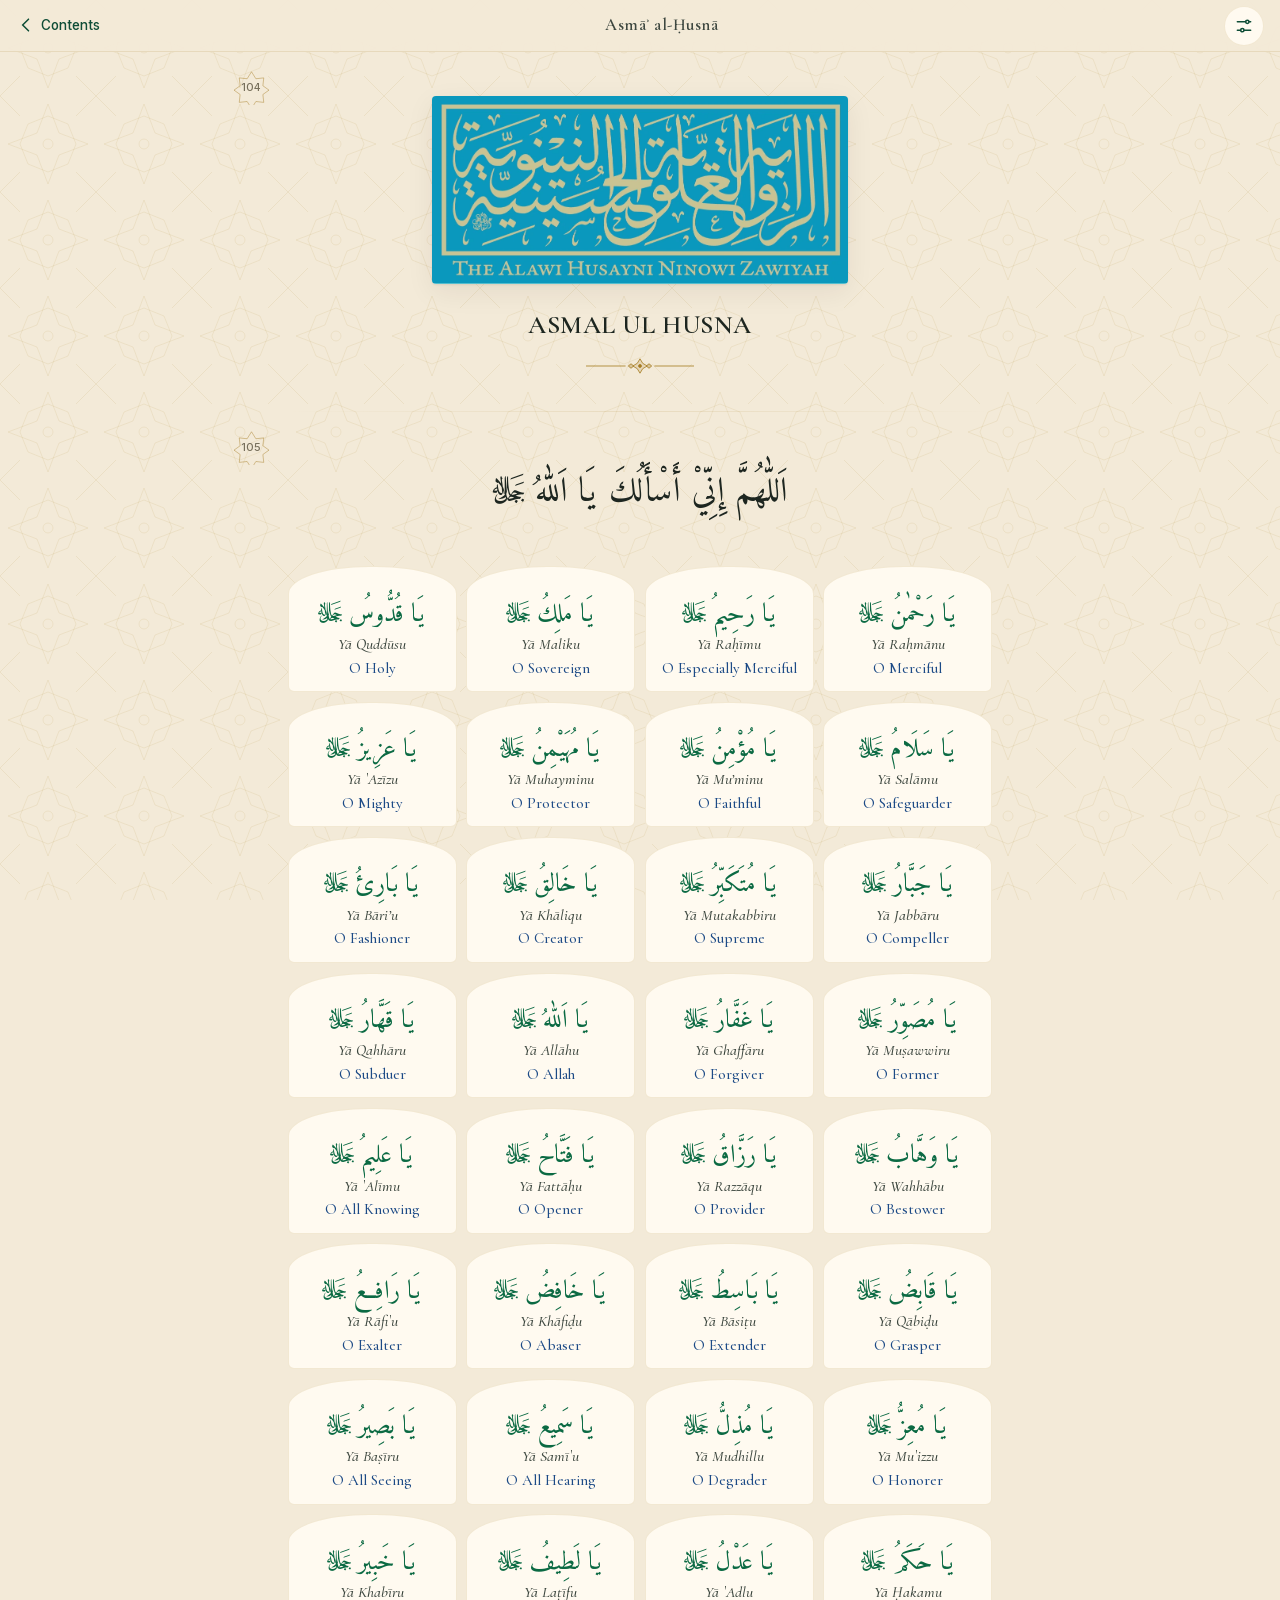
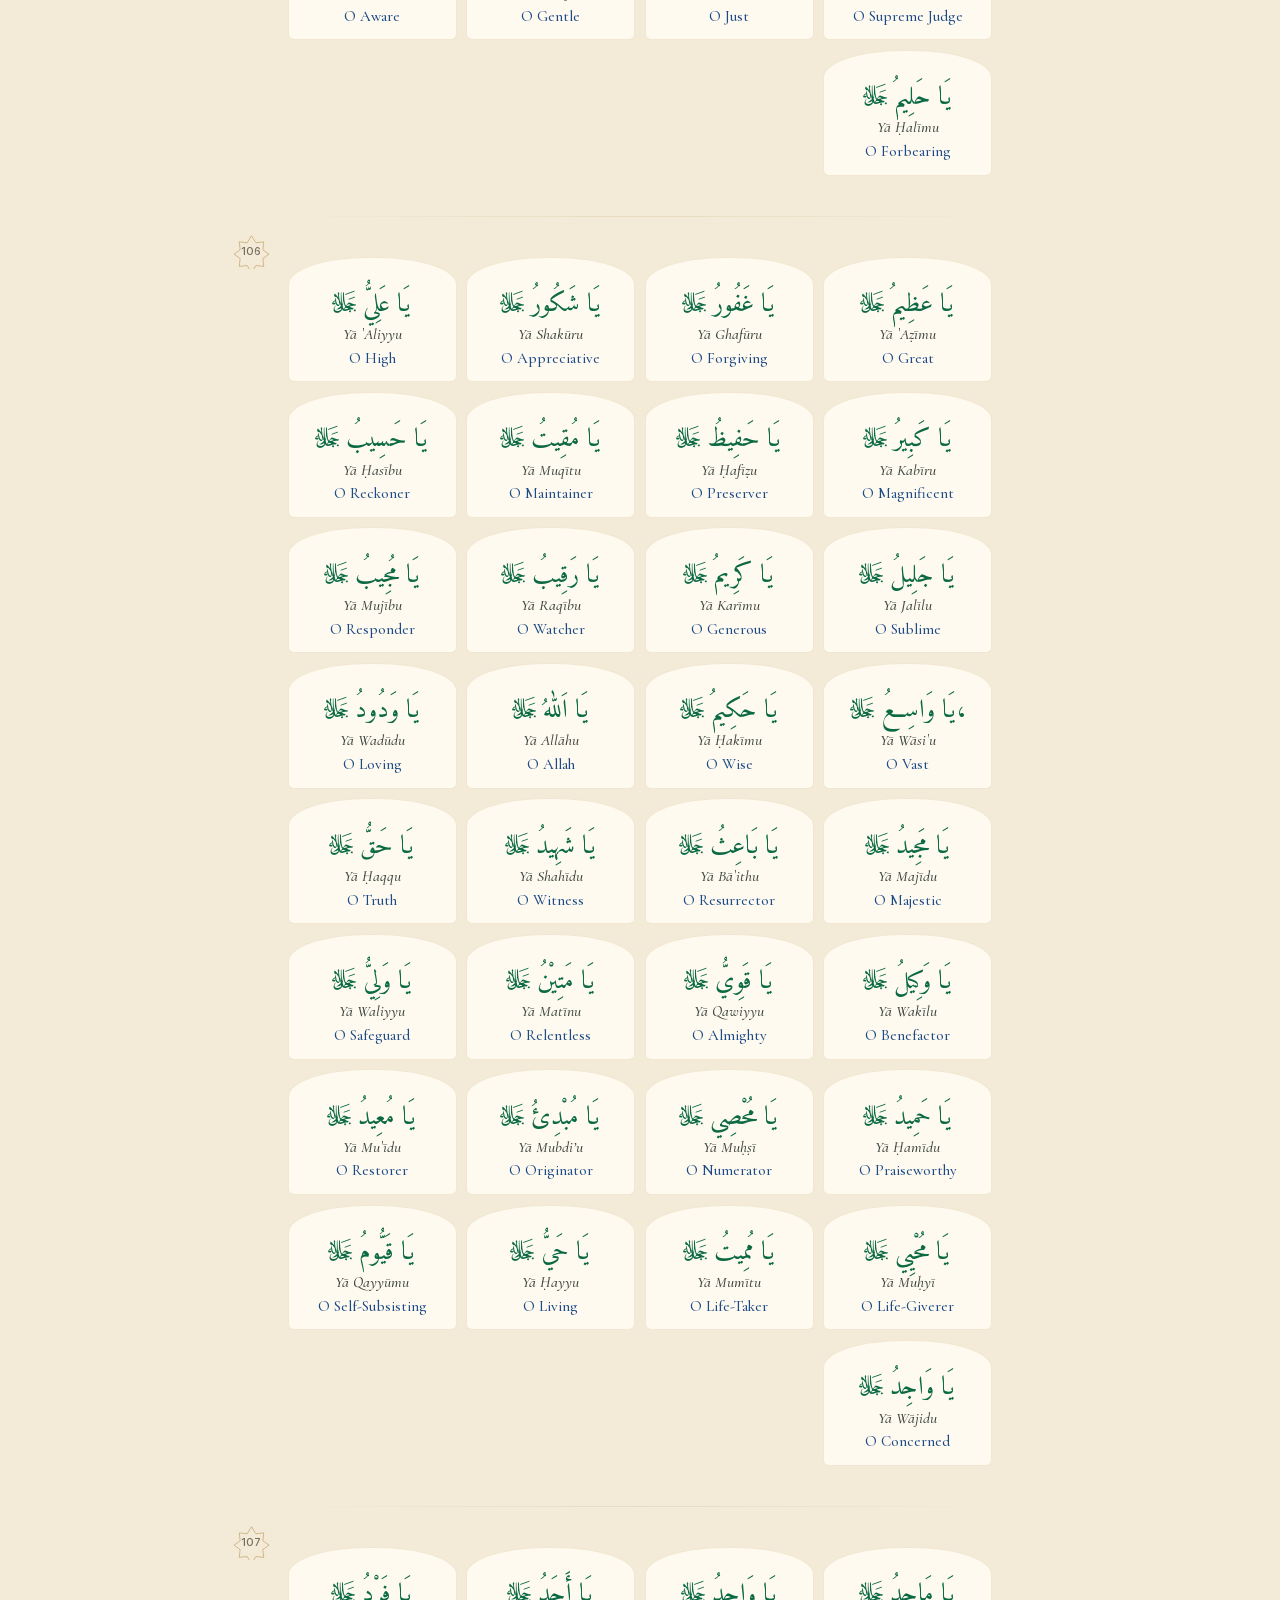
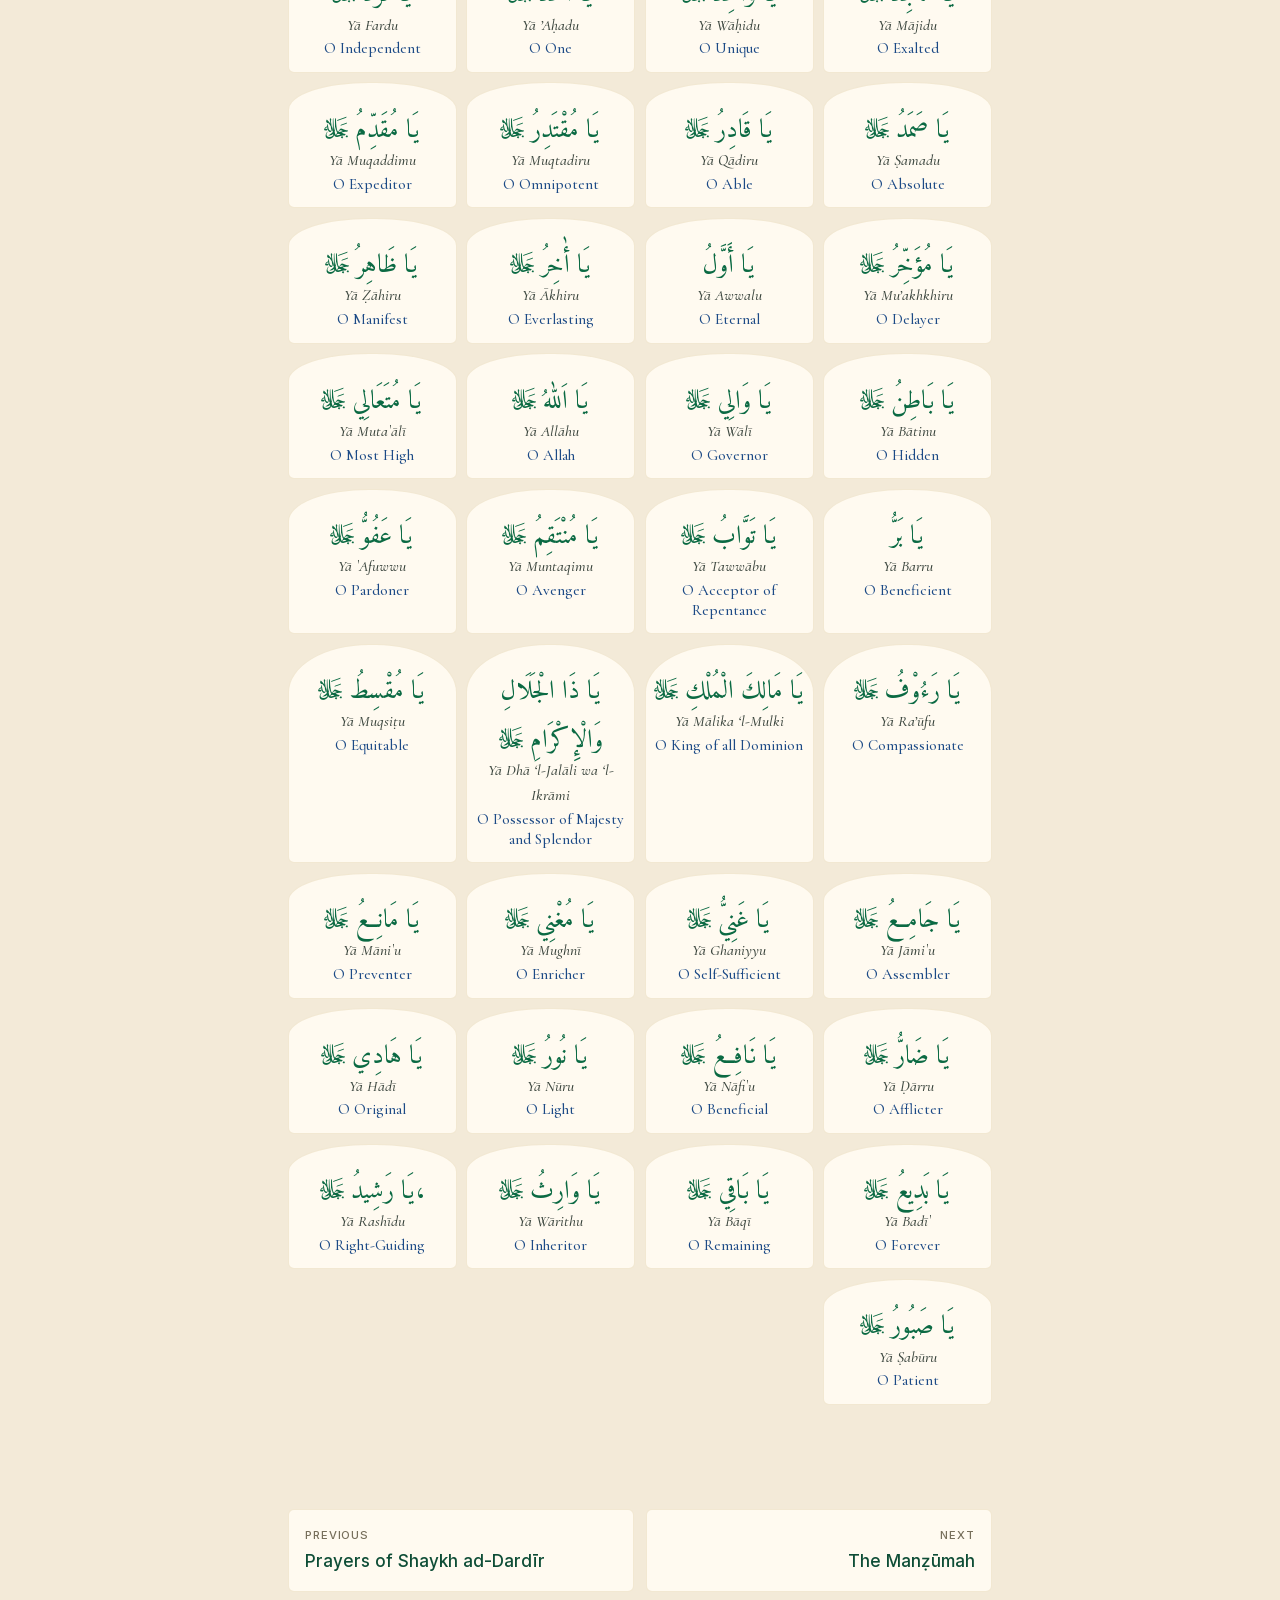
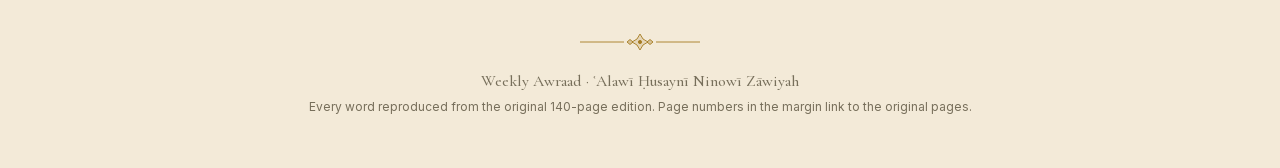
==== commit 73979748: "fix: complete Asmāʾ al-Ḥusnā translations and add KNOWN_EXTRA to verify.py - p105: expand truncated " ====
--- a/weekly-awraad/asma.html
+++ b/weekly-awraad/asma.html
@@ -56,7 +56,7 @@
 </div>
 <main id="text" class="text">
 
-<article class="folio" id="p104" data-page="104"><a class="folio-mark" href="pages/104.webp" title="View original page 104" aria-label="Original page 104">104</a><figure class="b-image b-image--dome"><img src="art/dome.webp" alt="The Green Dome of the Prophet’s Mosque in Madinah" loading="lazy" decoding="async"></figure><figure class="b-image b-image--emblem"><img src="art/emblem.webp" alt="Calligraphic emblem of the ʿAlawī Ḥusaynī Ninowī Zāwiyah" loading="lazy" decoding="async"></figure><header class="b-title"><p class="en">ASMAL UL HUSNA</p></header></article><article class="folio" id="p105" data-page="105"><a class="folio-mark" href="pages/105.webp" title="View original page 105" aria-label="Original page 105">105</a><section class="b-passage kind-prayer is-short"><div class="ar" lang="ar" dir="rtl"><p>اَللّٰهُمَّ إِنِّيْ أَسْأَلُكَ يَا اَللّٰهُ ﷻ</p></div></section><ol class="b-names" dir="rtl"><li><span class="ar" lang="ar" dir="rtl">يَا رَحْمٰنُ ﷻ</span><span class="tr" dir="ltr">Yā Raḥmānu</span><span class="en" dir="ltr">O Merciful</span></li><li><span class="ar" lang="ar" dir="rtl">يَا رَحِيمُ ﷻ</span><span class="tr" dir="ltr">Yā Raḥīmu</span><span class="en" dir="ltr">O Especially</span></li><li><span class="ar" lang="ar" dir="rtl">يَا مَلِكُ ﷻ</span><span class="tr" dir="ltr">Yā Maliku</span><span class="en" dir="ltr">O Sovereign</span></li><li><span class="ar" lang="ar" dir="rtl">يَا قُدُّوسُ ﷻ</span><span class="tr" dir="ltr">Yā Quddūsu</span><span class="en" dir="ltr">O Holy</span></li><li><span class="ar" lang="ar" dir="rtl">يَا سَلَامُ ﷻ</span><span class="tr" dir="ltr">Yā Salāmu</span><span class="en" dir="ltr">O Safeguarder</span></li><li><span class="ar" lang="ar" dir="rtl">يَا مُؤْمِنُ ﷻ</span><span class="tr" dir="ltr">Yā Mu’minu</span><span class="en" dir="ltr">O Faithful</span></li><li><span class="ar" lang="ar" dir="rtl">يَا مُهَيْمِنُ ﷻ</span><span class="tr" dir="ltr">Yā Muhayminu</span><span class="en" dir="ltr">O Protector</span></li><li><span class="ar" lang="ar" dir="rtl">يَا عَزِيزُ ﷻ</span><span class="tr" dir="ltr">Yā `Azīzu</span><span class="en" dir="ltr">O Mighty</span></li><li><span class="ar" lang="ar" dir="rtl">يَا جَبَّارُ ﷻ</span><span class="tr" dir="ltr">Yā Jabbāru</span><span class="en" dir="ltr">O Compeller</span></li><li><span class="ar" lang="ar" dir="rtl">يَا مُتَكَبِّرُ ﷻ</span><span class="tr" dir="ltr">Yā Mutakabbiru</span><span class="en" dir="ltr">O Supreme</span></li><li><span class="ar" lang="ar" dir="rtl">يَا خَالِقُ ﷻ</span><span class="tr" dir="ltr">Yā Khāliqu</span><span class="en" dir="ltr">O Creator</span></li><li><span class="ar" lang="ar" dir="rtl">يَا بَارِئُ ﷻ</span><span class="tr" dir="ltr">Yā Bāri’u</span><span class="en" dir="ltr">O Fashioner</span></li><li><span class="ar" lang="ar" dir="rtl">يَا مُصَوِّرُ ﷻ</span><span class="tr" dir="ltr">Yā Muṣawwiru</span><span class="en" dir="ltr">O Former</span></li><li><span class="ar" lang="ar" dir="rtl">يَا غَفَّارُ ﷻ</span><span class="tr" dir="ltr">Yā Ghaffāru</span><span class="en" dir="ltr">O Forgiver</span></li><li><span class="ar" lang="ar" dir="rtl">يَا اَللّٰهُ ﷻ</span></li><li><span class="ar" lang="ar" dir="rtl">يَا قَهَّارُ ﷻ</span><span class="tr" dir="ltr">Yā Qahhāru</span><span class="en" dir="ltr">O Subduer</span></li><li><span class="ar" lang="ar" dir="rtl">يَا وَهَّابُ ﷻ</span><span class="tr" dir="ltr">Yā Wahhābu</span><span class="en" dir="ltr">O Bestower</span></li><li><span class="ar" lang="ar" dir="rtl">يَا رَزَّاقُ ﷻ</span><span class="tr" dir="ltr">Yā Razzāqu</span><span class="en" dir="ltr">O Provider</span></li><li><span class="ar" lang="ar" dir="rtl">يَا فَتَّاحُ ﷻ</span><span class="tr" dir="ltr">Yā Fattāḥu</span><span class="en" dir="ltr">O Opener</span></li><li><span class="ar" lang="ar" dir="rtl">يَا عَلِيمُ ﷻ</span><span class="tr" dir="ltr">Yā `Alīmu</span><span class="en" dir="ltr">O All Knowing</span></li><li><span class="ar" lang="ar" dir="rtl">يَا قَابِضُ ﷻ</span><span class="tr" dir="ltr">Yā Qābiḍu</span><span class="en" dir="ltr">O Grasper</span></li><li><span class="ar" lang="ar" dir="rtl">يَا بَاسِطُ ﷻ</span><span class="tr" dir="ltr">Yā Bāsiṭu</span><span class="en" dir="ltr">O Extender</span></li><li><span class="ar" lang="ar" dir="rtl">يَا خَافِضُ ﷻ</span><span class="tr" dir="ltr">Yā Khāfiḍu</span><span class="en" dir="ltr">O Abaser</span></li><li><span class="ar" lang="ar" dir="rtl">يَا رَافِعُ ﷻ</span><span class="tr" dir="ltr">Yā Rāfi`u</span><span class="en" dir="ltr">O Exalter</span></li><li><span class="ar" lang="ar" dir="rtl">يَا مُعِزُّ ﷻ</span><span class="tr" dir="ltr">Yā Mu`izzu</span><span class="en" dir="ltr">O Honorer</span></li><li><span class="ar" lang="ar" dir="rtl">يَا مُذِلُّ ﷻ</span><span class="tr" dir="ltr">Yā Mudhillu</span><span class="en" dir="ltr">O Degrader</span></li><li><span class="ar" lang="ar" dir="rtl">يَا سَمِيعُ ﷻ</span><span class="tr" dir="ltr">Yā Samī`u</span><span class="en" dir="ltr">O All Hearing</span></li><li><span class="ar" lang="ar" dir="rtl">يَا بَصِيرُ ﷻ</span><span class="tr" dir="ltr">Yā Baṣīru</span><span class="en" dir="ltr">O All Seeing</span></li><li><span class="ar" lang="ar" dir="rtl">يَا حَكَمُ ﷻ</span><span class="tr" dir="ltr">Yā Ḥakamu</span><span class="en" dir="ltr">O Supreme Judge</span></li><li><span class="ar" lang="ar" dir="rtl">يَا عَدْلُ ﷻ</span><span class="tr" dir="ltr">Yā `Adlu</span><span class="en" dir="ltr">O Just</span></li><li><span class="ar" lang="ar" dir="rtl">يَا لَطِيفُ ﷻ</span><span class="tr" dir="ltr">Yā Laṭīfu</span><span class="en" dir="ltr">O Gentle</span></li><li><span class="ar" lang="ar" dir="rtl">يَا خَبِيرُ ﷻ</span><span class="tr" dir="ltr">Yā Khabīru</span><span class="en" dir="ltr">O Aware</span></li><li><span class="ar" lang="ar" dir="rtl">يَا حَلِيمُ ﷻ</span><span class="tr" dir="ltr">Yā Ḥalīmu</span><span class="en" dir="ltr">O Forbearing</span></li></ol></article><article class="folio" id="p106" data-page="106"><a class="folio-mark" href="pages/106.webp" title="View original page 106" aria-label="Original page 106">106</a><ol class="b-names" dir="rtl"><li><span class="ar" lang="ar" dir="rtl">يَا عَظِيمُ ﷻ</span><span class="tr" dir="ltr">Yā `Aẓīmu</span><span class="en" dir="ltr">O Great</span></li><li><span class="ar" lang="ar" dir="rtl">يَا غَفُورُ ﷻ</span><span class="tr" dir="ltr">Yā Ghafūru</span><span class="en" dir="ltr">O Forgiving</span></li><li><span class="ar" lang="ar" dir="rtl">يَا شَكُورُ ﷻ</span><span class="tr" dir="ltr">Yā Shakūru</span><span class="en" dir="ltr">O Appreciative</span></li><li><span class="ar" lang="ar" dir="rtl">يَا عَلِيُّ ﷻ</span><span class="tr" dir="ltr">Yā `Aliyyu</span><span class="en" dir="ltr">O High</span></li><li><span class="ar" lang="ar" dir="rtl">يَا كَبِيرُ ﷻ</span><span class="tr" dir="ltr">Yā Kabīru</span><span class="en" dir="ltr">O Magnificent</span></li><li><span class="ar" lang="ar" dir="rtl">يَا حَفِيظُ ﷻ</span><span class="tr" dir="ltr">Yā Ḥafīẓu</span><span class="en" dir="ltr">O Preserver</span></li><li><span class="ar" lang="ar" dir="rtl">يَا مُقِيتُ ﷻ</span><span class="tr" dir="ltr">Yā Muqītu</span><span class="en" dir="ltr">O Maintainer</span></li><li><span class="ar" lang="ar" dir="rtl">يَا حَسِيبُ ﷻ</span><span class="tr" dir="ltr">Yā Ḥasību</span><span class="en" dir="ltr">O Reckoner</span></li><li><span class="ar" lang="ar" dir="rtl">يَا جَلِيلُ ﷻ</span><span class="tr" dir="ltr">Yā Jalīlu</span><span class="en" dir="ltr">O Sublime</span></li><li><span class="ar" lang="ar" dir="rtl">يَا كَرِيمُ ﷻ</span><span class="tr" dir="ltr">Yā Karīmu</span><span class="en" dir="ltr">O Generous</span></li><li><span class="ar" lang="ar" dir="rtl">يَا رَقِيبُ ﷻ</span><span class="tr" dir="ltr">Yā Raqību</span><span class="en" dir="ltr">O Watcher</span></li><li><span class="ar" lang="ar" dir="rtl">يَا مُجِيبُ ﷻ</span><span class="tr" dir="ltr">Yā Mujību</span><span class="en" dir="ltr">O Responder</span></li><li><span class="ar" lang="ar" dir="rtl">،يَا وَاسِعُ ﷻ</span><span class="tr" dir="ltr">Yā Wāsi`u</span><span class="en" dir="ltr">O Vast</span></li><li><span class="ar" lang="ar" dir="rtl">يَا حَكِيمُ ﷻ</span><span class="tr" dir="ltr">Yā Ḥakīmu</span><span class="en" dir="ltr">O Wise</span></li><li><span class="ar" lang="ar" dir="rtl">يَا اَللّٰهُ ﷻ</span></li><li><span class="ar" lang="ar" dir="rtl">يَا وَدُودُ ﷻ</span><span class="tr" dir="ltr">Yā Wadūdu</span><span class="en" dir="ltr">O Loving</span></li><li><span class="ar" lang="ar" dir="rtl">يَا مَجِيدُ ﷻ</span><span class="tr" dir="ltr">Yā Majīdu</span><span class="en" dir="ltr">O Majestic</span></li><li><span class="ar" lang="ar" dir="rtl">يَا بَاعِثُ ﷻ</span><span class="tr" dir="ltr">Yā Bā`ithu</span><span class="en" dir="ltr">O Resurrector</span></li><li><span class="ar" lang="ar" dir="rtl">يَا شَهِيدُ ﷻ</span><span class="tr" dir="ltr">Yā Shahīdu</span><span class="en" dir="ltr">O Witness</span></li><li><span class="ar" lang="ar" dir="rtl">يَا حَقُّ ﷻ</span><span class="tr" dir="ltr">Yā Ḥaqqu</span><span class="en" dir="ltr">O Truth</span></li><li><span class="ar" lang="ar" dir="rtl">يَا وَكِيلُ ﷻ</span><span class="tr" dir="ltr">Yā Wakīlu</span><span class="en" dir="ltr">O Benefactor</span></li><li><span class="ar" lang="ar" dir="rtl">يَا قَوِيُّ ﷻ</span><span class="tr" dir="ltr">Yā Qawiyyu</span><span class="en" dir="ltr">O Almighty</span></li><li><span class="ar" lang="ar" dir="rtl">يَا مَتِيْنُ ﷻ</span><span class="tr" dir="ltr">Yā Matīnu</span><span class="en" dir="ltr">O Relentless</span></li><li><span class="ar" lang="ar" dir="rtl">يَا وَلِيُّ ﷻ</span><span class="tr" dir="ltr">Yā Waliyyu</span><span class="en" dir="ltr">O Safeguard</span></li><li><span class="ar" lang="ar" dir="rtl">يَا حَمِيدُ ﷻ</span><span class="tr" dir="ltr">Yā Ḥamīdu</span><span class="en" dir="ltr">O Praiseworthy</span></li><li><span class="ar" lang="ar" dir="rtl">يَا مُحْصِي ﷻ</span><span class="tr" dir="ltr">Yā Muḥṣī</span><span class="en" dir="ltr">O Numerator</span></li><li><span class="ar" lang="ar" dir="rtl">يَا مُبْدِئُ ﷻ</span><span class="tr" dir="ltr">Yā Mubdi’u</span><span class="en" dir="ltr">O Originator</span></li><li><span class="ar" lang="ar" dir="rtl">يَا مُعِيدُ ﷻ</span><span class="tr" dir="ltr">Yā Mu`īdu</span><span class="en" dir="ltr">O Restorer</span></li><li><span class="ar" lang="ar" dir="rtl">يَا مُحْيِي ﷻ</span><span class="tr" dir="ltr">Yā Muḥyī</span><span class="en" dir="ltr">O Life-Giverer</span></li><li><span class="ar" lang="ar" dir="rtl">يَا مُمِيتُ ﷻ</span><span class="tr" dir="ltr">Yā Mumītu</span><span class="en" dir="ltr">O Life-Taker</span></li><li><span class="ar" lang="ar" dir="rtl">يَا حَيُّ ﷻ</span><span class="tr" dir="ltr">Yā Ḥayyu</span><span class="en" dir="ltr">O Living</span></li><li><span class="ar" lang="ar" dir="rtl">يَا قَيُّومُ ﷻ</span><span class="tr" dir="ltr">Yā Qayyūmu</span><span class="en" dir="ltr">O Self-Subsisting</span></li><li><span class="ar" lang="ar" dir="rtl">يَا وَاجِدُ ﷻ</span><span class="tr" dir="ltr">Yā Wājidu</span><span class="en" dir="ltr">O Concerned</span></li></ol></article><article class="folio" id="p107" data-page="107"><a class="folio-mark" href="pages/107.webp" title="View original page 107" aria-label="Original page 107">107</a><ol class="b-names" dir="rtl"><li><span class="ar" lang="ar" dir="rtl">يَا مَاجِدُ ﷻ</span><span class="tr" dir="ltr">Yā Mājidu</span><span class="en" dir="ltr">O Exalted</span></li><li><span class="ar" lang="ar" dir="rtl">يَا وَاحِدُ ﷻ</span><span class="tr" dir="ltr">Yā Wāḥidu</span><span class="en" dir="ltr">O Unique</span></li><li><span class="ar" lang="ar" dir="rtl">يَا أَحَدُ ﷻ</span><span class="tr" dir="ltr">Yā ’Aḥadu</span><span class="en" dir="ltr">O One</span></li><li><span class="ar" lang="ar" dir="rtl">يَا فَرْدُ ﷻ</span><span class="tr" dir="ltr">Yā Fardu</span><span class="en" dir="ltr">O Independent</span></li><li><span class="ar" lang="ar" dir="rtl">يَا صَمَدُ ﷻ</span><span class="tr" dir="ltr">Yā Ṣamadu</span><span class="en" dir="ltr">O Absolute</span></li><li><span class="ar" lang="ar" dir="rtl">يَا قَادِرُ ﷻ</span><span class="tr" dir="ltr">Yā Qādiru</span><span class="en" dir="ltr">O Able</span></li><li><span class="ar" lang="ar" dir="rtl">يَا مُقْتَدِرُ ﷻ</span><span class="tr" dir="ltr">Yā Muqtadiru</span><span class="en" dir="ltr">O Omnipotent</span></li><li><span class="ar" lang="ar" dir="rtl">يَا مُقَدِّمُ ﷻ</span><span class="tr" dir="ltr">Yā Muqaddimu</span><span class="en" dir="ltr">O Expeditor</span></li><li><span class="ar" lang="ar" dir="rtl">يَا مُؤَخِّرُ ﷻ</span><span class="tr" dir="ltr">Yā Mu’akhkhiru</span><span class="en" dir="ltr">O Delayer</span></li><li><span class="ar" lang="ar" dir="rtl">يَا أَوَّلُ</span><span class="tr" dir="ltr">Yā Awwalu</span><span class="en" dir="ltr">O Eternal</span></li><li><span class="ar" lang="ar" dir="rtl">يَا أٰخِرُ ﷻ</span><span class="tr" dir="ltr">Yā Ākhiru</span><span class="en" dir="ltr">O Everlasting</span></li><li><span class="ar" lang="ar" dir="rtl">يَا ظَاهِرُ ﷻ</span><span class="tr" dir="ltr">Yā Ẓāhiru</span><span class="en" dir="ltr">O Manifest</span></li><li><span class="ar" lang="ar" dir="rtl">يَا بَاطِنُ ﷻ</span><span class="tr" dir="ltr">Yā Bātinu</span><span class="en" dir="ltr">O Hidden</span></li><li><span class="ar" lang="ar" dir="rtl">يَا وَالِي ﷻ</span><span class="tr" dir="ltr">Yā Wālī</span><span class="en" dir="ltr">O Governor</span></li><li><span class="ar" lang="ar" dir="rtl">يَا اَللّٰهُ ﷻ</span></li><li><span class="ar" lang="ar" dir="rtl">يَا مُتَعَالِي ﷻ</span><span class="tr" dir="ltr">Yā Muta`ālī</span><span class="en" dir="ltr">O Most High</span></li><li><span class="ar" lang="ar" dir="rtl">يَا بَرُّ</span><span class="tr" dir="ltr">Yā Barru</span><span class="en" dir="ltr">O Beneficient</span></li><li><span class="ar" lang="ar" dir="rtl">يَا تَوَّابُ ﷻ</span><span class="tr" dir="ltr">Yā Tawwābu</span><span class="en" dir="ltr">O Acceptor of Repentance</span></li><li><span class="ar" lang="ar" dir="rtl">يَا مُنْتَقِمُ ﷻ</span><span class="tr" dir="ltr">Yā Muntaqimu</span><span class="en" dir="ltr">O Avenger</span></li><li><span class="ar" lang="ar" dir="rtl">يَا عَفُوُّ ﷻ</span><span class="tr" dir="ltr">Yā `Afuwwu</span><span class="en" dir="ltr">O Pardoner</span></li><li><span class="ar" lang="ar" dir="rtl">يَا رَءُوْفُ ﷻ</span><span class="tr" dir="ltr">Yā Ra’ūfu</span><span class="en" dir="ltr">O Compassionate</span></li><li><span class="ar" lang="ar" dir="rtl">يَا مَالِكَ الْمُلْكِ ﷻ</span><span class="tr" dir="ltr">Yā Mālika ‘l-Mulki</span><span class="en" dir="ltr">O King of all Dominion</span></li><li><span class="ar" lang="ar" dir="rtl">يَا ذَا الْجَلَالِ وَالْإِكْرَامِ ﷻ</span><span class="tr" dir="ltr">Yā Dhā ‘l-Jalāli wa ‘l-Ikrāmi</span><span class="en" dir="ltr">O Possessor of Majesty and Splendor</span></li><li><span class="ar" lang="ar" dir="rtl">يَا مُقْسِطُ ﷻ</span><span class="tr" dir="ltr">Yā Muqsiṭu</span><span class="en" dir="ltr">O Equitable</span></li><li><span class="ar" lang="ar" dir="rtl">يَا جَامِعُ ﷻ</span><span class="tr" dir="ltr">Yā Jāmi`u</span><span class="en" dir="ltr">O Assembler</span></li><li><span class="ar" lang="ar" dir="rtl">يَا غَنِيُّ ﷻ</span><span class="tr" dir="ltr">Yā Ghaniyyu</span><span class="en" dir="ltr">O Self-Sufficient</span></li><li><span class="ar" lang="ar" dir="rtl">يَا مُغْنِي ﷻ</span><span class="tr" dir="ltr">Yā Mughnī</span><span class="en" dir="ltr">O Enricher</span></li><li><span class="ar" lang="ar" dir="rtl">يَا مَانِعُ ﷻ</span><span class="tr" dir="ltr">Yā Māni`u</span><span class="en" dir="ltr">O Preventer</span></li><li><span class="ar" lang="ar" dir="rtl">يَا ضَارُّ ﷻ</span><span class="tr" dir="ltr">Yā Ḍārru</span><span class="en" dir="ltr">O Afflicter</span></li><li><span class="ar" lang="ar" dir="rtl">يَا نَافِعُ ﷻ</span><span class="tr" dir="ltr">Yā Nāfi`u</span><span class="en" dir="ltr">O Beneficial</span></li><li><span class="ar" lang="ar" dir="rtl">يَا نُورُ ﷻ</span><span class="tr" dir="ltr">Yā Nūru</span><span class="en" dir="ltr">O Light</span></li><li><span class="ar" lang="ar" dir="rtl">يَا هَادِي ﷻ</span><span class="tr" dir="ltr">Yā Hādī</span><span class="en" dir="ltr">O Original</span></li><li><span class="ar" lang="ar" dir="rtl">يَا بَدِيعُ ﷻ</span><span class="tr" dir="ltr">Yā Badī`</span><span class="en" dir="ltr">O Forever</span></li><li><span class="ar" lang="ar" dir="rtl">يَا بَاقِي ﷻ</span><span class="tr" dir="ltr">Yā Bāqī</span><span class="en" dir="ltr">O Remaining</span></li><li><span class="ar" lang="ar" dir="rtl">يَا وَارِثُ ﷻ</span><span class="tr" dir="ltr">Yā Wārithu</span><span class="en" dir="ltr">O Inheritor</span></li><li><span class="ar" lang="ar" dir="rtl">،يَا رَشِيدُ ﷻ</span><span class="tr" dir="ltr">Yā Rashīdu</span><span class="en" dir="ltr">O Right-Guiding</span></li><li><span class="ar" lang="ar" dir="rtl">يَا صَبُورُ ﷻ</span><span class="tr" dir="ltr">Yā Ṣabūru</span><span class="en" dir="ltr">O Patient</span></li></ol></article>
+<article class="folio" id="p104" data-page="104"><a class="folio-mark" href="pages/104.webp" title="View original page 104" aria-label="Original page 104">104</a><figure class="b-image b-image--dome"><img src="art/dome.webp" alt="The Green Dome of the Prophet’s Mosque in Madinah" loading="lazy" decoding="async"></figure><figure class="b-image b-image--emblem"><img src="art/emblem.webp" alt="Calligraphic emblem of the ʿAlawī Ḥusaynī Ninowī Zāwiyah" loading="lazy" decoding="async"></figure><header class="b-title"><p class="en">ASMAL UL HUSNA</p></header></article><article class="folio" id="p105" data-page="105"><a class="folio-mark" href="pages/105.webp" title="View original page 105" aria-label="Original page 105">105</a><section class="b-passage kind-prayer is-short"><div class="ar" lang="ar" dir="rtl"><p>اَللّٰهُمَّ إِنِّيْ أَسْأَلُكَ يَا اَللّٰهُ ﷻ</p></div></section><ol class="b-names" dir="rtl"><li><span class="ar" lang="ar" dir="rtl">يَا رَحْمٰنُ ﷻ</span><span class="tr" dir="ltr">Yā Raḥmānu</span><span class="en" dir="ltr">O Merciful</span></li><li><span class="ar" lang="ar" dir="rtl">يَا رَحِيمُ ﷻ</span><span class="tr" dir="ltr">Yā Raḥīmu</span><span class="en" dir="ltr">O Especially Merciful</span></li><li><span class="ar" lang="ar" dir="rtl">يَا مَلِكُ ﷻ</span><span class="tr" dir="ltr">Yā Maliku</span><span class="en" dir="ltr">O Sovereign</span></li><li><span class="ar" lang="ar" dir="rtl">يَا قُدُّوسُ ﷻ</span><span class="tr" dir="ltr">Yā Quddūsu</span><span class="en" dir="ltr">O Holy</span></li><li><span class="ar" lang="ar" dir="rtl">يَا سَلَامُ ﷻ</span><span class="tr" dir="ltr">Yā Salāmu</span><span class="en" dir="ltr">O Safeguarder</span></li><li><span class="ar" lang="ar" dir="rtl">يَا مُؤْمِنُ ﷻ</span><span class="tr" dir="ltr">Yā Mu’minu</span><span class="en" dir="ltr">O Faithful</span></li><li><span class="ar" lang="ar" dir="rtl">يَا مُهَيْمِنُ ﷻ</span><span class="tr" dir="ltr">Yā Muhayminu</span><span class="en" dir="ltr">O Protector</span></li><li><span class="ar" lang="ar" dir="rtl">يَا عَزِيزُ ﷻ</span><span class="tr" dir="ltr">Yā `Azīzu</span><span class="en" dir="ltr">O Mighty</span></li><li><span class="ar" lang="ar" dir="rtl">يَا جَبَّارُ ﷻ</span><span class="tr" dir="ltr">Yā Jabbāru</span><span class="en" dir="ltr">O Compeller</span></li><li><span class="ar" lang="ar" dir="rtl">يَا مُتَكَبِّرُ ﷻ</span><span class="tr" dir="ltr">Yā Mutakabbiru</span><span class="en" dir="ltr">O Supreme</span></li><li><span class="ar" lang="ar" dir="rtl">يَا خَالِقُ ﷻ</span><span class="tr" dir="ltr">Yā Khāliqu</span><span class="en" dir="ltr">O Creator</span></li><li><span class="ar" lang="ar" dir="rtl">يَا بَارِئُ ﷻ</span><span class="tr" dir="ltr">Yā Bāri’u</span><span class="en" dir="ltr">O Fashioner</span></li><li><span class="ar" lang="ar" dir="rtl">يَا مُصَوِّرُ ﷻ</span><span class="tr" dir="ltr">Yā Muṣawwiru</span><span class="en" dir="ltr">O Former</span></li><li><span class="ar" lang="ar" dir="rtl">يَا غَفَّارُ ﷻ</span><span class="tr" dir="ltr">Yā Ghaffāru</span><span class="en" dir="ltr">O Forgiver</span></li><li><span class="ar" lang="ar" dir="rtl">يَا اَللّٰهُ ﷻ</span><span class="tr" dir="ltr">Yā Allāhu</span><span class="en" dir="ltr">O Allah</span></li><li><span class="ar" lang="ar" dir="rtl">يَا قَهَّارُ ﷻ</span><span class="tr" dir="ltr">Yā Qahhāru</span><span class="en" dir="ltr">O Subduer</span></li><li><span class="ar" lang="ar" dir="rtl">يَا وَهَّابُ ﷻ</span><span class="tr" dir="ltr">Yā Wahhābu</span><span class="en" dir="ltr">O Bestower</span></li><li><span class="ar" lang="ar" dir="rtl">يَا رَزَّاقُ ﷻ</span><span class="tr" dir="ltr">Yā Razzāqu</span><span class="en" dir="ltr">O Provider</span></li><li><span class="ar" lang="ar" dir="rtl">يَا فَتَّاحُ ﷻ</span><span class="tr" dir="ltr">Yā Fattāḥu</span><span class="en" dir="ltr">O Opener</span></li><li><span class="ar" lang="ar" dir="rtl">يَا عَلِيمُ ﷻ</span><span class="tr" dir="ltr">Yā `Alīmu</span><span class="en" dir="ltr">O All Knowing</span></li><li><span class="ar" lang="ar" dir="rtl">يَا قَابِضُ ﷻ</span><span class="tr" dir="ltr">Yā Qābiḍu</span><span class="en" dir="ltr">O Grasper</span></li><li><span class="ar" lang="ar" dir="rtl">يَا بَاسِطُ ﷻ</span><span class="tr" dir="ltr">Yā Bāsiṭu</span><span class="en" dir="ltr">O Extender</span></li><li><span class="ar" lang="ar" dir="rtl">يَا خَافِضُ ﷻ</span><span class="tr" dir="ltr">Yā Khāfiḍu</span><span class="en" dir="ltr">O Abaser</span></li><li><span class="ar" lang="ar" dir="rtl">يَا رَافِعُ ﷻ</span><span class="tr" dir="ltr">Yā Rāfi`u</span><span class="en" dir="ltr">O Exalter</span></li><li><span class="ar" lang="ar" dir="rtl">يَا مُعِزُّ ﷻ</span><span class="tr" dir="ltr">Yā Mu`izzu</span><span class="en" dir="ltr">O Honorer</span></li><li><span class="ar" lang="ar" dir="rtl">يَا مُذِلُّ ﷻ</span><span class="tr" dir="ltr">Yā Mudhillu</span><span class="en" dir="ltr">O Degrader</span></li><li><span class="ar" lang="ar" dir="rtl">يَا سَمِيعُ ﷻ</span><span class="tr" dir="ltr">Yā Samī`u</span><span class="en" dir="ltr">O All Hearing</span></li><li><span class="ar" lang="ar" dir="rtl">يَا بَصِيرُ ﷻ</span><span class="tr" dir="ltr">Yā Baṣīru</span><span class="en" dir="ltr">O All Seeing</span></li><li><span class="ar" lang="ar" dir="rtl">يَا حَكَمُ ﷻ</span><span class="tr" dir="ltr">Yā Ḥakamu</span><span class="en" dir="ltr">O Supreme Judge</span></li><li><span class="ar" lang="ar" dir="rtl">يَا عَدْلُ ﷻ</span><span class="tr" dir="ltr">Yā `Adlu</span><span class="en" dir="ltr">O Just</span></li><li><span class="ar" lang="ar" dir="rtl">يَا لَطِيفُ ﷻ</span><span class="tr" dir="ltr">Yā Laṭīfu</span><span class="en" dir="ltr">O Gentle</span></li><li><span class="ar" lang="ar" dir="rtl">يَا خَبِيرُ ﷻ</span><span class="tr" dir="ltr">Yā Khabīru</span><span class="en" dir="ltr">O Aware</span></li><li><span class="ar" lang="ar" dir="rtl">يَا حَلِيمُ ﷻ</span><span class="tr" dir="ltr">Yā Ḥalīmu</span><span class="en" dir="ltr">O Forbearing</span></li></ol></article><article class="folio" id="p106" data-page="106"><a class="folio-mark" href="pages/106.webp" title="View original page 106" aria-label="Original page 106">106</a><ol class="b-names" dir="rtl"><li><span class="ar" lang="ar" dir="rtl">يَا عَظِيمُ ﷻ</span><span class="tr" dir="ltr">Yā `Aẓīmu</span><span class="en" dir="ltr">O Great</span></li><li><span class="ar" lang="ar" dir="rtl">يَا غَفُورُ ﷻ</span><span class="tr" dir="ltr">Yā Ghafūru</span><span class="en" dir="ltr">O Forgiving</span></li><li><span class="ar" lang="ar" dir="rtl">يَا شَكُورُ ﷻ</span><span class="tr" dir="ltr">Yā Shakūru</span><span class="en" dir="ltr">O Appreciative</span></li><li><span class="ar" lang="ar" dir="rtl">يَا عَلِيُّ ﷻ</span><span class="tr" dir="ltr">Yā `Aliyyu</span><span class="en" dir="ltr">O High</span></li><li><span class="ar" lang="ar" dir="rtl">يَا كَبِيرُ ﷻ</span><span class="tr" dir="ltr">Yā Kabīru</span><span class="en" dir="ltr">O Magnificent</span></li><li><span class="ar" lang="ar" dir="rtl">يَا حَفِيظُ ﷻ</span><span class="tr" dir="ltr">Yā Ḥafīẓu</span><span class="en" dir="ltr">O Preserver</span></li><li><span class="ar" lang="ar" dir="rtl">يَا مُقِيتُ ﷻ</span><span class="tr" dir="ltr">Yā Muqītu</span><span class="en" dir="ltr">O Maintainer</span></li><li><span class="ar" lang="ar" dir="rtl">يَا حَسِيبُ ﷻ</span><span class="tr" dir="ltr">Yā Ḥasību</span><span class="en" dir="ltr">O Reckoner</span></li><li><span class="ar" lang="ar" dir="rtl">يَا جَلِيلُ ﷻ</span><span class="tr" dir="ltr">Yā Jalīlu</span><span class="en" dir="ltr">O Sublime</span></li><li><span class="ar" lang="ar" dir="rtl">يَا كَرِيمُ ﷻ</span><span class="tr" dir="ltr">Yā Karīmu</span><span class="en" dir="ltr">O Generous</span></li><li><span class="ar" lang="ar" dir="rtl">يَا رَقِيبُ ﷻ</span><span class="tr" dir="ltr">Yā Raqību</span><span class="en" dir="ltr">O Watcher</span></li><li><span class="ar" lang="ar" dir="rtl">يَا مُجِيبُ ﷻ</span><span class="tr" dir="ltr">Yā Mujību</span><span class="en" dir="ltr">O Responder</span></li><li><span class="ar" lang="ar" dir="rtl">،يَا وَاسِعُ ﷻ</span><span class="tr" dir="ltr">Yā Wāsi`u</span><span class="en" dir="ltr">O Vast</span></li><li><span class="ar" lang="ar" dir="rtl">يَا حَكِيمُ ﷻ</span><span class="tr" dir="ltr">Yā Ḥakīmu</span><span class="en" dir="ltr">O Wise</span></li><li><span class="ar" lang="ar" dir="rtl">يَا اَللّٰهُ ﷻ</span><span class="tr" dir="ltr">Yā Allāhu</span><span class="en" dir="ltr">O Allah</span></li><li><span class="ar" lang="ar" dir="rtl">يَا وَدُودُ ﷻ</span><span class="tr" dir="ltr">Yā Wadūdu</span><span class="en" dir="ltr">O Loving</span></li><li><span class="ar" lang="ar" dir="rtl">يَا مَجِيدُ ﷻ</span><span class="tr" dir="ltr">Yā Majīdu</span><span class="en" dir="ltr">O Majestic</span></li><li><span class="ar" lang="ar" dir="rtl">يَا بَاعِثُ ﷻ</span><span class="tr" dir="ltr">Yā Bā`ithu</span><span class="en" dir="ltr">O Resurrector</span></li><li><span class="ar" lang="ar" dir="rtl">يَا شَهِيدُ ﷻ</span><span class="tr" dir="ltr">Yā Shahīdu</span><span class="en" dir="ltr">O Witness</span></li><li><span class="ar" lang="ar" dir="rtl">يَا حَقُّ ﷻ</span><span class="tr" dir="ltr">Yā Ḥaqqu</span><span class="en" dir="ltr">O Truth</span></li><li><span class="ar" lang="ar" dir="rtl">يَا وَكِيلُ ﷻ</span><span class="tr" dir="ltr">Yā Wakīlu</span><span class="en" dir="ltr">O Benefactor</span></li><li><span class="ar" lang="ar" dir="rtl">يَا قَوِيُّ ﷻ</span><span class="tr" dir="ltr">Yā Qawiyyu</span><span class="en" dir="ltr">O Almighty</span></li><li><span class="ar" lang="ar" dir="rtl">يَا مَتِيْنُ ﷻ</span><span class="tr" dir="ltr">Yā Matīnu</span><span class="en" dir="ltr">O Relentless</span></li><li><span class="ar" lang="ar" dir="rtl">يَا وَلِيُّ ﷻ</span><span class="tr" dir="ltr">Yā Waliyyu</span><span class="en" dir="ltr">O Safeguard</span></li><li><span class="ar" lang="ar" dir="rtl">يَا حَمِيدُ ﷻ</span><span class="tr" dir="ltr">Yā Ḥamīdu</span><span class="en" dir="ltr">O Praiseworthy</span></li><li><span class="ar" lang="ar" dir="rtl">يَا مُحْصِي ﷻ</span><span class="tr" dir="ltr">Yā Muḥṣī</span><span class="en" dir="ltr">O Numerator</span></li><li><span class="ar" lang="ar" dir="rtl">يَا مُبْدِئُ ﷻ</span><span class="tr" dir="ltr">Yā Mubdi’u</span><span class="en" dir="ltr">O Originator</span></li><li><span class="ar" lang="ar" dir="rtl">يَا مُعِيدُ ﷻ</span><span class="tr" dir="ltr">Yā Mu`īdu</span><span class="en" dir="ltr">O Restorer</span></li><li><span class="ar" lang="ar" dir="rtl">يَا مُحْيِي ﷻ</span><span class="tr" dir="ltr">Yā Muḥyī</span><span class="en" dir="ltr">O Life-Giverer</span></li><li><span class="ar" lang="ar" dir="rtl">يَا مُمِيتُ ﷻ</span><span class="tr" dir="ltr">Yā Mumītu</span><span class="en" dir="ltr">O Life-Taker</span></li><li><span class="ar" lang="ar" dir="rtl">يَا حَيُّ ﷻ</span><span class="tr" dir="ltr">Yā Ḥayyu</span><span class="en" dir="ltr">O Living</span></li><li><span class="ar" lang="ar" dir="rtl">يَا قَيُّومُ ﷻ</span><span class="tr" dir="ltr">Yā Qayyūmu</span><span class="en" dir="ltr">O Self-Subsisting</span></li><li><span class="ar" lang="ar" dir="rtl">يَا وَاجِدُ ﷻ</span><span class="tr" dir="ltr">Yā Wājidu</span><span class="en" dir="ltr">O Concerned</span></li></ol></article><article class="folio" id="p107" data-page="107"><a class="folio-mark" href="pages/107.webp" title="View original page 107" aria-label="Original page 107">107</a><ol class="b-names" dir="rtl"><li><span class="ar" lang="ar" dir="rtl">يَا مَاجِدُ ﷻ</span><span class="tr" dir="ltr">Yā Mājidu</span><span class="en" dir="ltr">O Exalted</span></li><li><span class="ar" lang="ar" dir="rtl">يَا وَاحِدُ ﷻ</span><span class="tr" dir="ltr">Yā Wāḥidu</span><span class="en" dir="ltr">O Unique</span></li><li><span class="ar" lang="ar" dir="rtl">يَا أَحَدُ ﷻ</span><span class="tr" dir="ltr">Yā ’Aḥadu</span><span class="en" dir="ltr">O One</span></li><li><span class="ar" lang="ar" dir="rtl">يَا فَرْدُ ﷻ</span><span class="tr" dir="ltr">Yā Fardu</span><span class="en" dir="ltr">O Independent</span></li><li><span class="ar" lang="ar" dir="rtl">يَا صَمَدُ ﷻ</span><span class="tr" dir="ltr">Yā Ṣamadu</span><span class="en" dir="ltr">O Absolute</span></li><li><span class="ar" lang="ar" dir="rtl">يَا قَادِرُ ﷻ</span><span class="tr" dir="ltr">Yā Qādiru</span><span class="en" dir="ltr">O Able</span></li><li><span class="ar" lang="ar" dir="rtl">يَا مُقْتَدِرُ ﷻ</span><span class="tr" dir="ltr">Yā Muqtadiru</span><span class="en" dir="ltr">O Omnipotent</span></li><li><span class="ar" lang="ar" dir="rtl">يَا مُقَدِّمُ ﷻ</span><span class="tr" dir="ltr">Yā Muqaddimu</span><span class="en" dir="ltr">O Expeditor</span></li><li><span class="ar" lang="ar" dir="rtl">يَا مُؤَخِّرُ ﷻ</span><span class="tr" dir="ltr">Yā Mu’akhkhiru</span><span class="en" dir="ltr">O Delayer</span></li><li><span class="ar" lang="ar" dir="rtl">يَا أَوَّلُ</span><span class="tr" dir="ltr">Yā Awwalu</span><span class="en" dir="ltr">O Eternal</span></li><li><span class="ar" lang="ar" dir="rtl">يَا أٰخِرُ ﷻ</span><span class="tr" dir="ltr">Yā Ākhiru</span><span class="en" dir="ltr">O Everlasting</span></li><li><span class="ar" lang="ar" dir="rtl">يَا ظَاهِرُ ﷻ</span><span class="tr" dir="ltr">Yā Ẓāhiru</span><span class="en" dir="ltr">O Manifest</span></li><li><span class="ar" lang="ar" dir="rtl">يَا بَاطِنُ ﷻ</span><span class="tr" dir="ltr">Yā Bātinu</span><span class="en" dir="ltr">O Hidden</span></li><li><span class="ar" lang="ar" dir="rtl">يَا وَالِي ﷻ</span><span class="tr" dir="ltr">Yā Wālī</span><span class="en" dir="ltr">O Governor</span></li><li><span class="ar" lang="ar" dir="rtl">يَا اَللّٰهُ ﷻ</span><span class="tr" dir="ltr">Yā Allāhu</span><span class="en" dir="ltr">O Allah</span></li><li><span class="ar" lang="ar" dir="rtl">يَا مُتَعَالِي ﷻ</span><span class="tr" dir="ltr">Yā Muta`ālī</span><span class="en" dir="ltr">O Most High</span></li><li><span class="ar" lang="ar" dir="rtl">يَا بَرُّ</span><span class="tr" dir="ltr">Yā Barru</span><span class="en" dir="ltr">O Beneficient</span></li><li><span class="ar" lang="ar" dir="rtl">يَا تَوَّابُ ﷻ</span><span class="tr" dir="ltr">Yā Tawwābu</span><span class="en" dir="ltr">O Acceptor of Repentance</span></li><li><span class="ar" lang="ar" dir="rtl">يَا مُنْتَقِمُ ﷻ</span><span class="tr" dir="ltr">Yā Muntaqimu</span><span class="en" dir="ltr">O Avenger</span></li><li><span class="ar" lang="ar" dir="rtl">يَا عَفُوُّ ﷻ</span><span class="tr" dir="ltr">Yā `Afuwwu</span><span class="en" dir="ltr">O Pardoner</span></li><li><span class="ar" lang="ar" dir="rtl">يَا رَءُوْفُ ﷻ</span><span class="tr" dir="ltr">Yā Ra’ūfu</span><span class="en" dir="ltr">O Compassionate</span></li><li><span class="ar" lang="ar" dir="rtl">يَا مَالِكَ الْمُلْكِ ﷻ</span><span class="tr" dir="ltr">Yā Mālika ‘l-Mulki</span><span class="en" dir="ltr">O King of all Dominion</span></li><li><span class="ar" lang="ar" dir="rtl">يَا ذَا الْجَلَالِ وَالْإِكْرَامِ ﷻ</span><span class="tr" dir="ltr">Yā Dhā ‘l-Jalāli wa ‘l-Ikrāmi</span><span class="en" dir="ltr">O Possessor of Majesty and Splendor</span></li><li><span class="ar" lang="ar" dir="rtl">يَا مُقْسِطُ ﷻ</span><span class="tr" dir="ltr">Yā Muqsiṭu</span><span class="en" dir="ltr">O Equitable</span></li><li><span class="ar" lang="ar" dir="rtl">يَا جَامِعُ ﷻ</span><span class="tr" dir="ltr">Yā Jāmi`u</span><span class="en" dir="ltr">O Assembler</span></li><li><span class="ar" lang="ar" dir="rtl">يَا غَنِيُّ ﷻ</span><span class="tr" dir="ltr">Yā Ghaniyyu</span><span class="en" dir="ltr">O Self-Sufficient</span></li><li><span class="ar" lang="ar" dir="rtl">يَا مُغْنِي ﷻ</span><span class="tr" dir="ltr">Yā Mughnī</span><span class="en" dir="ltr">O Enricher</span></li><li><span class="ar" lang="ar" dir="rtl">يَا مَانِعُ ﷻ</span><span class="tr" dir="ltr">Yā Māni`u</span><span class="en" dir="ltr">O Preventer</span></li><li><span class="ar" lang="ar" dir="rtl">يَا ضَارُّ ﷻ</span><span class="tr" dir="ltr">Yā Ḍārru</span><span class="en" dir="ltr">O Afflicter</span></li><li><span class="ar" lang="ar" dir="rtl">يَا نَافِعُ ﷻ</span><span class="tr" dir="ltr">Yā Nāfi`u</span><span class="en" dir="ltr">O Beneficial</span></li><li><span class="ar" lang="ar" dir="rtl">يَا نُورُ ﷻ</span><span class="tr" dir="ltr">Yā Nūru</span><span class="en" dir="ltr">O Light</span></li><li><span class="ar" lang="ar" dir="rtl">يَا هَادِي ﷻ</span><span class="tr" dir="ltr">Yā Hādī</span><span class="en" dir="ltr">O Original</span></li><li><span class="ar" lang="ar" dir="rtl">يَا بَدِيعُ ﷻ</span><span class="tr" dir="ltr">Yā Badī`</span><span class="en" dir="ltr">O Forever</span></li><li><span class="ar" lang="ar" dir="rtl">يَا بَاقِي ﷻ</span><span class="tr" dir="ltr">Yā Bāqī</span><span class="en" dir="ltr">O Remaining</span></li><li><span class="ar" lang="ar" dir="rtl">يَا وَارِثُ ﷻ</span><span class="tr" dir="ltr">Yā Wārithu</span><span class="en" dir="ltr">O Inheritor</span></li><li><span class="ar" lang="ar" dir="rtl">،يَا رَشِيدُ ﷻ</span><span class="tr" dir="ltr">Yā Rashīdu</span><span class="en" dir="ltr">O Right-Guiding</span></li><li><span class="ar" lang="ar" dir="rtl">يَا صَبُورُ ﷻ</span><span class="tr" dir="ltr">Yā Ṣabūru</span><span class="en" dir="ltr">O Patient</span></li></ol></article>
 </main>
 <nav class="pager" aria-label="Sections"><a class="pager-prev" href="dardir.html"><small>Previous</small>Prayers of Shaykh ad-Dardīr</a><a class="pager-next" href="manzumah.html"><small>Next</small>The Manẓūmah</a></nav>
 <footer class="footer">
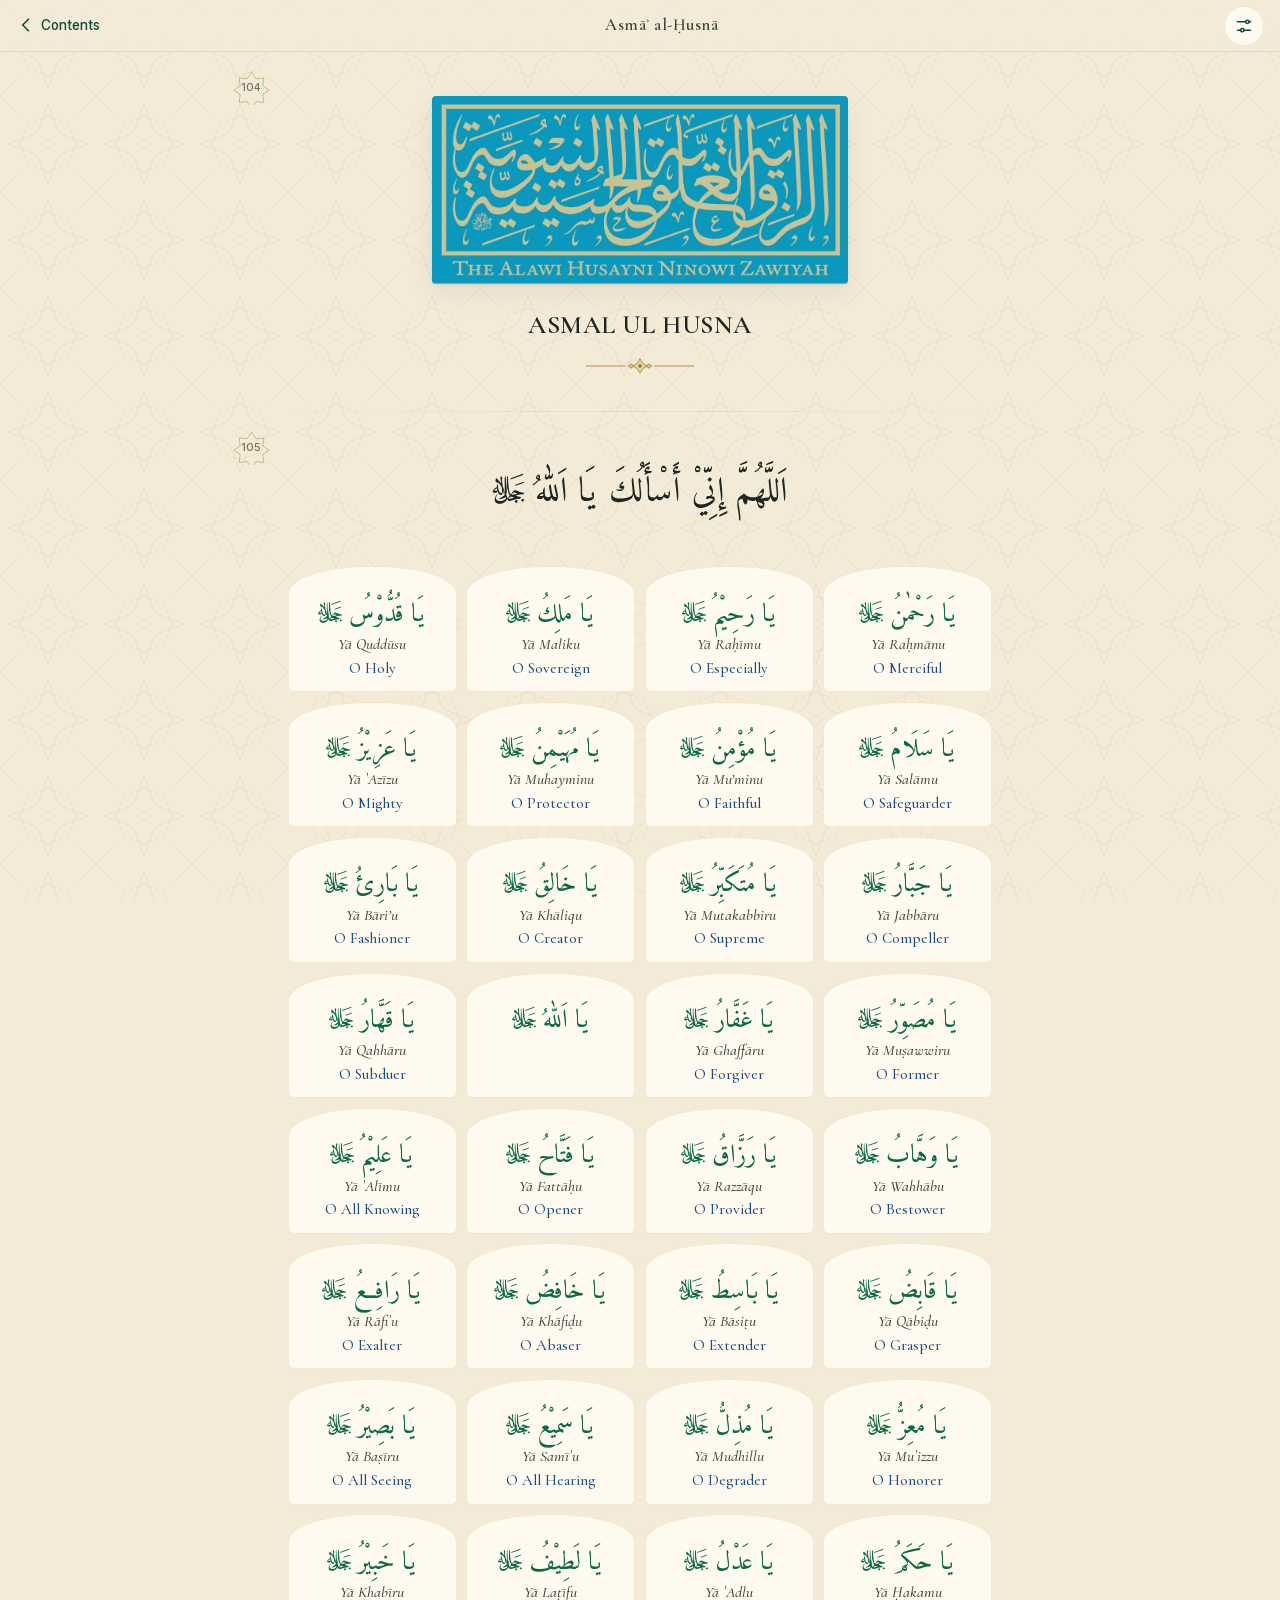
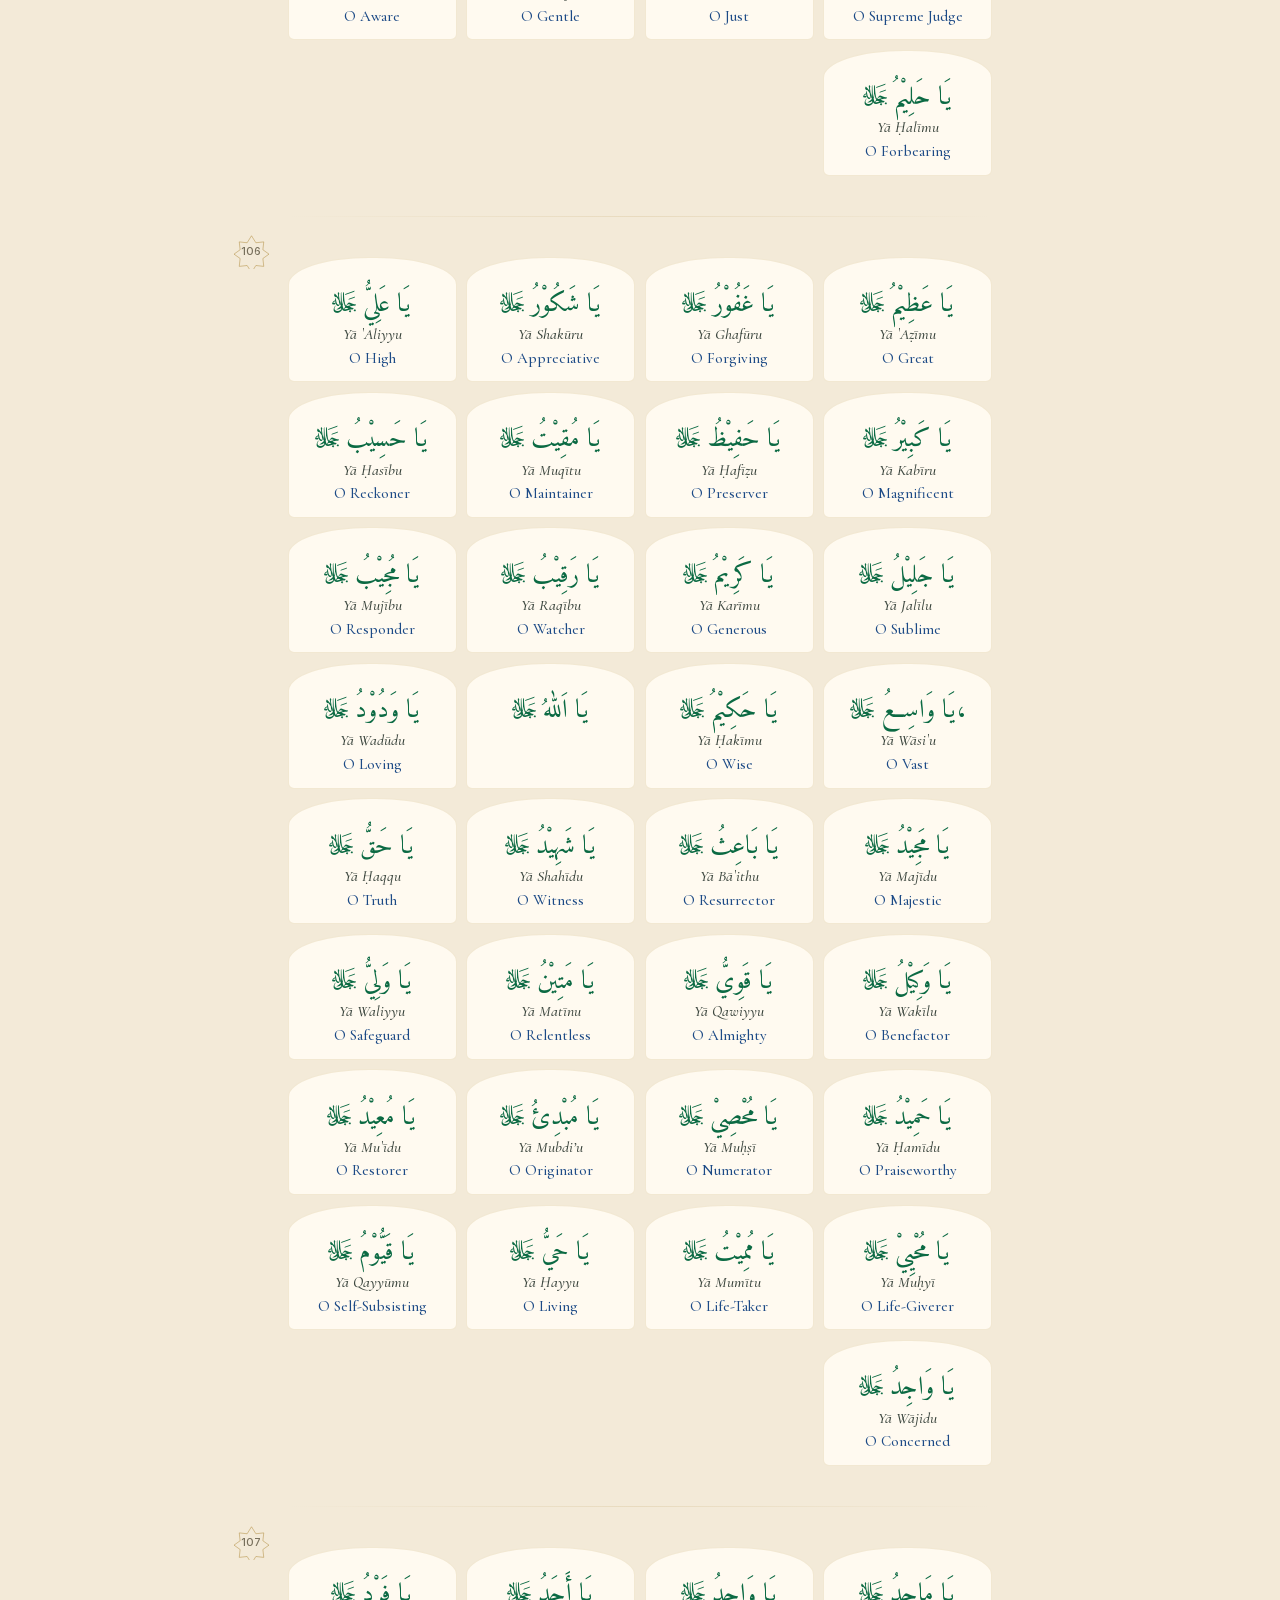
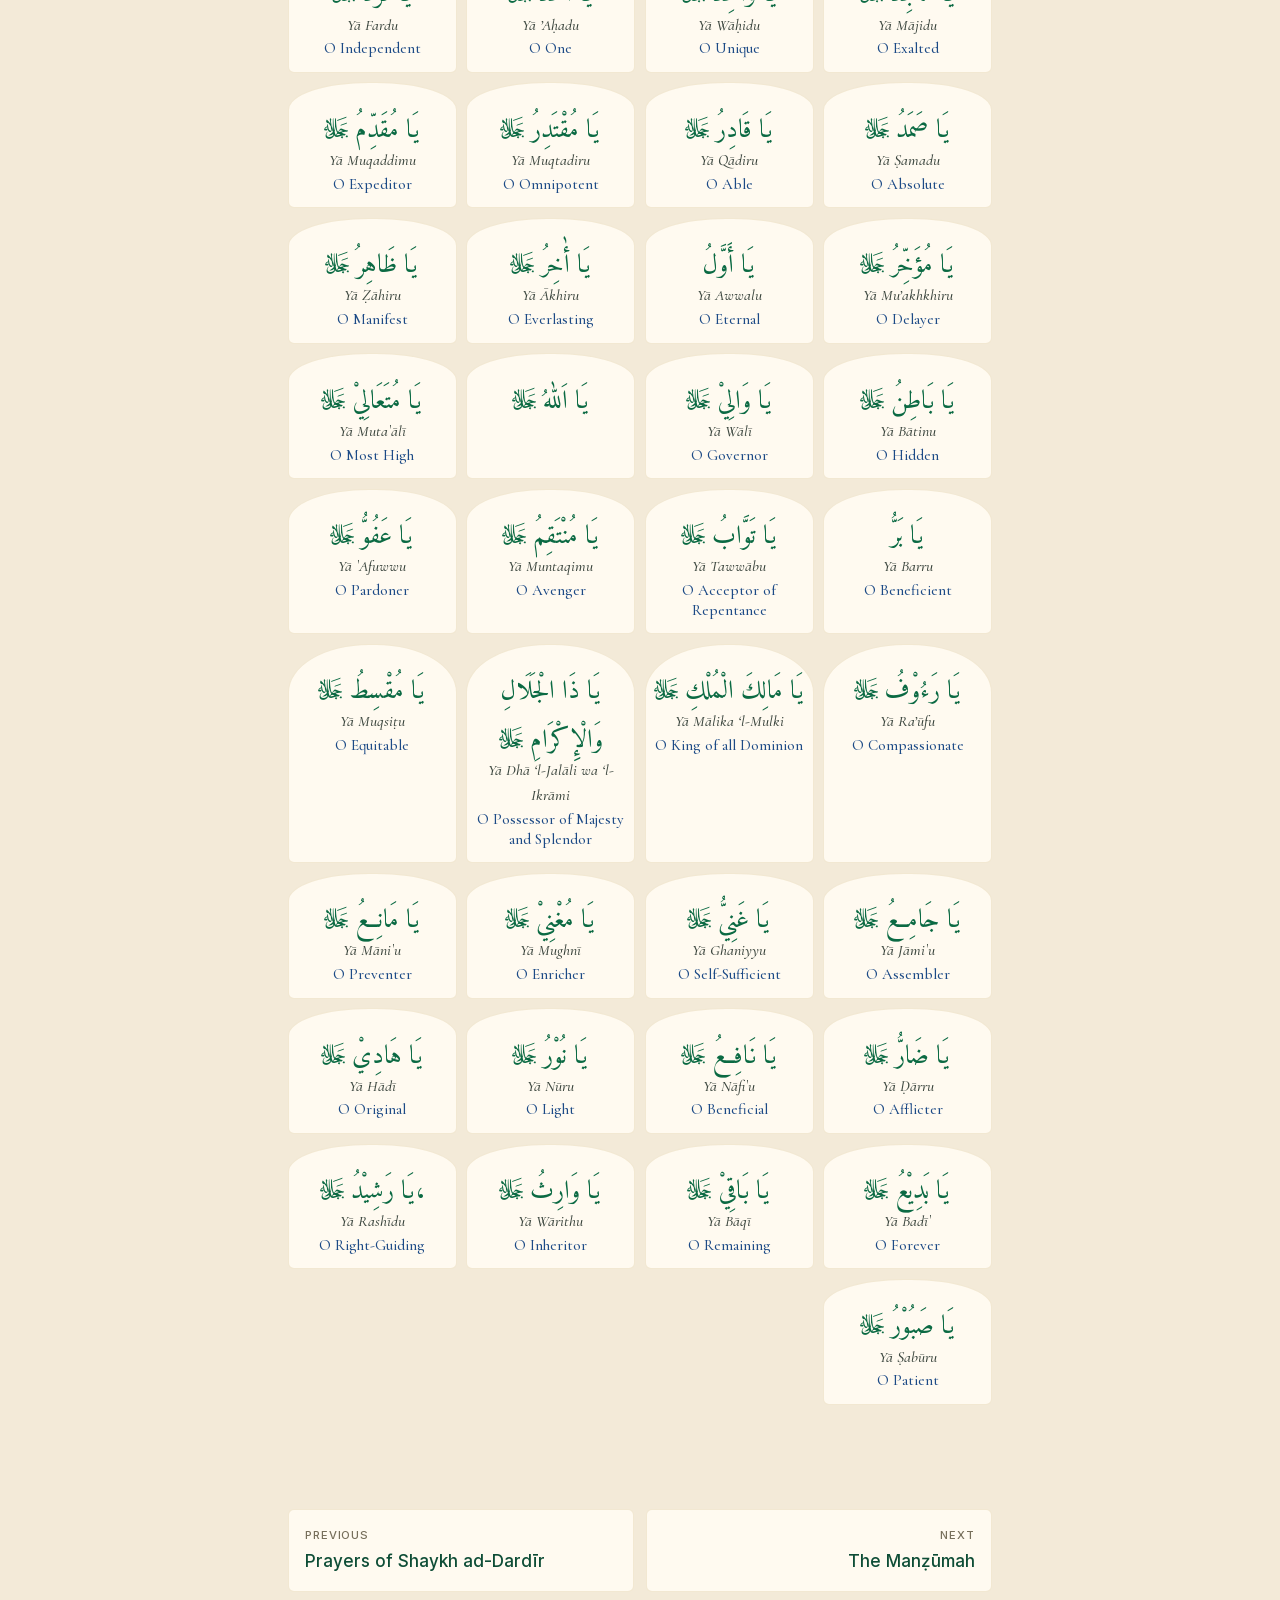
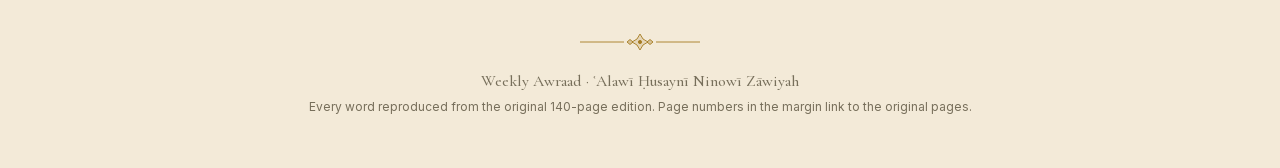
==== commit b947e075: "Weekly Awraad: verified Arabic across all 140 pages An independent second pass re-read every Arabic " ====
--- a/weekly-awraad/asma.html
+++ b/weekly-awraad/asma.html
@@ -56,7 +56,7 @@
 </div>
 <main id="text" class="text">
 
-<article class="folio" id="p104" data-page="104"><a class="folio-mark" href="pages/104.webp" title="View original page 104" aria-label="Original page 104">104</a><figure class="b-image b-image--dome"><img src="art/dome.webp" alt="The Green Dome of the Prophet’s Mosque in Madinah" loading="lazy" decoding="async"></figure><figure class="b-image b-image--emblem"><img src="art/emblem.webp" alt="Calligraphic emblem of the ʿAlawī Ḥusaynī Ninowī Zāwiyah" loading="lazy" decoding="async"></figure><header class="b-title"><p class="en">ASMAL UL HUSNA</p></header></article><article class="folio" id="p105" data-page="105"><a class="folio-mark" href="pages/105.webp" title="View original page 105" aria-label="Original page 105">105</a><section class="b-passage kind-prayer is-short"><div class="ar" lang="ar" dir="rtl"><p>اَللّٰهُمَّ إِنِّيْ أَسْأَلُكَ يَا اَللّٰهُ ﷻ</p></div></section><ol class="b-names" dir="rtl"><li><span class="ar" lang="ar" dir="rtl">يَا رَحْمٰنُ ﷻ</span><span class="tr" dir="ltr">Yā Raḥmānu</span><span class="en" dir="ltr">O Merciful</span></li><li><span class="ar" lang="ar" dir="rtl">يَا رَحِيمُ ﷻ</span><span class="tr" dir="ltr">Yā Raḥīmu</span><span class="en" dir="ltr">O Especially Merciful</span></li><li><span class="ar" lang="ar" dir="rtl">يَا مَلِكُ ﷻ</span><span class="tr" dir="ltr">Yā Maliku</span><span class="en" dir="ltr">O Sovereign</span></li><li><span class="ar" lang="ar" dir="rtl">يَا قُدُّوسُ ﷻ</span><span class="tr" dir="ltr">Yā Quddūsu</span><span class="en" dir="ltr">O Holy</span></li><li><span class="ar" lang="ar" dir="rtl">يَا سَلَامُ ﷻ</span><span class="tr" dir="ltr">Yā Salāmu</span><span class="en" dir="ltr">O Safeguarder</span></li><li><span class="ar" lang="ar" dir="rtl">يَا مُؤْمِنُ ﷻ</span><span class="tr" dir="ltr">Yā Mu’minu</span><span class="en" dir="ltr">O Faithful</span></li><li><span class="ar" lang="ar" dir="rtl">يَا مُهَيْمِنُ ﷻ</span><span class="tr" dir="ltr">Yā Muhayminu</span><span class="en" dir="ltr">O Protector</span></li><li><span class="ar" lang="ar" dir="rtl">يَا عَزِيزُ ﷻ</span><span class="tr" dir="ltr">Yā `Azīzu</span><span class="en" dir="ltr">O Mighty</span></li><li><span class="ar" lang="ar" dir="rtl">يَا جَبَّارُ ﷻ</span><span class="tr" dir="ltr">Yā Jabbāru</span><span class="en" dir="ltr">O Compeller</span></li><li><span class="ar" lang="ar" dir="rtl">يَا مُتَكَبِّرُ ﷻ</span><span class="tr" dir="ltr">Yā Mutakabbiru</span><span class="en" dir="ltr">O Supreme</span></li><li><span class="ar" lang="ar" dir="rtl">يَا خَالِقُ ﷻ</span><span class="tr" dir="ltr">Yā Khāliqu</span><span class="en" dir="ltr">O Creator</span></li><li><span class="ar" lang="ar" dir="rtl">يَا بَارِئُ ﷻ</span><span class="tr" dir="ltr">Yā Bāri’u</span><span class="en" dir="ltr">O Fashioner</span></li><li><span class="ar" lang="ar" dir="rtl">يَا مُصَوِّرُ ﷻ</span><span class="tr" dir="ltr">Yā Muṣawwiru</span><span class="en" dir="ltr">O Former</span></li><li><span class="ar" lang="ar" dir="rtl">يَا غَفَّارُ ﷻ</span><span class="tr" dir="ltr">Yā Ghaffāru</span><span class="en" dir="ltr">O Forgiver</span></li><li><span class="ar" lang="ar" dir="rtl">يَا اَللّٰهُ ﷻ</span><span class="tr" dir="ltr">Yā Allāhu</span><span class="en" dir="ltr">O Allah</span></li><li><span class="ar" lang="ar" dir="rtl">يَا قَهَّارُ ﷻ</span><span class="tr" dir="ltr">Yā Qahhāru</span><span class="en" dir="ltr">O Subduer</span></li><li><span class="ar" lang="ar" dir="rtl">يَا وَهَّابُ ﷻ</span><span class="tr" dir="ltr">Yā Wahhābu</span><span class="en" dir="ltr">O Bestower</span></li><li><span class="ar" lang="ar" dir="rtl">يَا رَزَّاقُ ﷻ</span><span class="tr" dir="ltr">Yā Razzāqu</span><span class="en" dir="ltr">O Provider</span></li><li><span class="ar" lang="ar" dir="rtl">يَا فَتَّاحُ ﷻ</span><span class="tr" dir="ltr">Yā Fattāḥu</span><span class="en" dir="ltr">O Opener</span></li><li><span class="ar" lang="ar" dir="rtl">يَا عَلِيمُ ﷻ</span><span class="tr" dir="ltr">Yā `Alīmu</span><span class="en" dir="ltr">O All Knowing</span></li><li><span class="ar" lang="ar" dir="rtl">يَا قَابِضُ ﷻ</span><span class="tr" dir="ltr">Yā Qābiḍu</span><span class="en" dir="ltr">O Grasper</span></li><li><span class="ar" lang="ar" dir="rtl">يَا بَاسِطُ ﷻ</span><span class="tr" dir="ltr">Yā Bāsiṭu</span><span class="en" dir="ltr">O Extender</span></li><li><span class="ar" lang="ar" dir="rtl">يَا خَافِضُ ﷻ</span><span class="tr" dir="ltr">Yā Khāfiḍu</span><span class="en" dir="ltr">O Abaser</span></li><li><span class="ar" lang="ar" dir="rtl">يَا رَافِعُ ﷻ</span><span class="tr" dir="ltr">Yā Rāfi`u</span><span class="en" dir="ltr">O Exalter</span></li><li><span class="ar" lang="ar" dir="rtl">يَا مُعِزُّ ﷻ</span><span class="tr" dir="ltr">Yā Mu`izzu</span><span class="en" dir="ltr">O Honorer</span></li><li><span class="ar" lang="ar" dir="rtl">يَا مُذِلُّ ﷻ</span><span class="tr" dir="ltr">Yā Mudhillu</span><span class="en" dir="ltr">O Degrader</span></li><li><span class="ar" lang="ar" dir="rtl">يَا سَمِيعُ ﷻ</span><span class="tr" dir="ltr">Yā Samī`u</span><span class="en" dir="ltr">O All Hearing</span></li><li><span class="ar" lang="ar" dir="rtl">يَا بَصِيرُ ﷻ</span><span class="tr" dir="ltr">Yā Baṣīru</span><span class="en" dir="ltr">O All Seeing</span></li><li><span class="ar" lang="ar" dir="rtl">يَا حَكَمُ ﷻ</span><span class="tr" dir="ltr">Yā Ḥakamu</span><span class="en" dir="ltr">O Supreme Judge</span></li><li><span class="ar" lang="ar" dir="rtl">يَا عَدْلُ ﷻ</span><span class="tr" dir="ltr">Yā `Adlu</span><span class="en" dir="ltr">O Just</span></li><li><span class="ar" lang="ar" dir="rtl">يَا لَطِيفُ ﷻ</span><span class="tr" dir="ltr">Yā Laṭīfu</span><span class="en" dir="ltr">O Gentle</span></li><li><span class="ar" lang="ar" dir="rtl">يَا خَبِيرُ ﷻ</span><span class="tr" dir="ltr">Yā Khabīru</span><span class="en" dir="ltr">O Aware</span></li><li><span class="ar" lang="ar" dir="rtl">يَا حَلِيمُ ﷻ</span><span class="tr" dir="ltr">Yā Ḥalīmu</span><span class="en" dir="ltr">O Forbearing</span></li></ol></article><article class="folio" id="p106" data-page="106"><a class="folio-mark" href="pages/106.webp" title="View original page 106" aria-label="Original page 106">106</a><ol class="b-names" dir="rtl"><li><span class="ar" lang="ar" dir="rtl">يَا عَظِيمُ ﷻ</span><span class="tr" dir="ltr">Yā `Aẓīmu</span><span class="en" dir="ltr">O Great</span></li><li><span class="ar" lang="ar" dir="rtl">يَا غَفُورُ ﷻ</span><span class="tr" dir="ltr">Yā Ghafūru</span><span class="en" dir="ltr">O Forgiving</span></li><li><span class="ar" lang="ar" dir="rtl">يَا شَكُورُ ﷻ</span><span class="tr" dir="ltr">Yā Shakūru</span><span class="en" dir="ltr">O Appreciative</span></li><li><span class="ar" lang="ar" dir="rtl">يَا عَلِيُّ ﷻ</span><span class="tr" dir="ltr">Yā `Aliyyu</span><span class="en" dir="ltr">O High</span></li><li><span class="ar" lang="ar" dir="rtl">يَا كَبِيرُ ﷻ</span><span class="tr" dir="ltr">Yā Kabīru</span><span class="en" dir="ltr">O Magnificent</span></li><li><span class="ar" lang="ar" dir="rtl">يَا حَفِيظُ ﷻ</span><span class="tr" dir="ltr">Yā Ḥafīẓu</span><span class="en" dir="ltr">O Preserver</span></li><li><span class="ar" lang="ar" dir="rtl">يَا مُقِيتُ ﷻ</span><span class="tr" dir="ltr">Yā Muqītu</span><span class="en" dir="ltr">O Maintainer</span></li><li><span class="ar" lang="ar" dir="rtl">يَا حَسِيبُ ﷻ</span><span class="tr" dir="ltr">Yā Ḥasību</span><span class="en" dir="ltr">O Reckoner</span></li><li><span class="ar" lang="ar" dir="rtl">يَا جَلِيلُ ﷻ</span><span class="tr" dir="ltr">Yā Jalīlu</span><span class="en" dir="ltr">O Sublime</span></li><li><span class="ar" lang="ar" dir="rtl">يَا كَرِيمُ ﷻ</span><span class="tr" dir="ltr">Yā Karīmu</span><span class="en" dir="ltr">O Generous</span></li><li><span class="ar" lang="ar" dir="rtl">يَا رَقِيبُ ﷻ</span><span class="tr" dir="ltr">Yā Raqību</span><span class="en" dir="ltr">O Watcher</span></li><li><span class="ar" lang="ar" dir="rtl">يَا مُجِيبُ ﷻ</span><span class="tr" dir="ltr">Yā Mujību</span><span class="en" dir="ltr">O Responder</span></li><li><span class="ar" lang="ar" dir="rtl">،يَا وَاسِعُ ﷻ</span><span class="tr" dir="ltr">Yā Wāsi`u</span><span class="en" dir="ltr">O Vast</span></li><li><span class="ar" lang="ar" dir="rtl">يَا حَكِيمُ ﷻ</span><span class="tr" dir="ltr">Yā Ḥakīmu</span><span class="en" dir="ltr">O Wise</span></li><li><span class="ar" lang="ar" dir="rtl">يَا اَللّٰهُ ﷻ</span><span class="tr" dir="ltr">Yā Allāhu</span><span class="en" dir="ltr">O Allah</span></li><li><span class="ar" lang="ar" dir="rtl">يَا وَدُودُ ﷻ</span><span class="tr" dir="ltr">Yā Wadūdu</span><span class="en" dir="ltr">O Loving</span></li><li><span class="ar" lang="ar" dir="rtl">يَا مَجِيدُ ﷻ</span><span class="tr" dir="ltr">Yā Majīdu</span><span class="en" dir="ltr">O Majestic</span></li><li><span class="ar" lang="ar" dir="rtl">يَا بَاعِثُ ﷻ</span><span class="tr" dir="ltr">Yā Bā`ithu</span><span class="en" dir="ltr">O Resurrector</span></li><li><span class="ar" lang="ar" dir="rtl">يَا شَهِيدُ ﷻ</span><span class="tr" dir="ltr">Yā Shahīdu</span><span class="en" dir="ltr">O Witness</span></li><li><span class="ar" lang="ar" dir="rtl">يَا حَقُّ ﷻ</span><span class="tr" dir="ltr">Yā Ḥaqqu</span><span class="en" dir="ltr">O Truth</span></li><li><span class="ar" lang="ar" dir="rtl">يَا وَكِيلُ ﷻ</span><span class="tr" dir="ltr">Yā Wakīlu</span><span class="en" dir="ltr">O Benefactor</span></li><li><span class="ar" lang="ar" dir="rtl">يَا قَوِيُّ ﷻ</span><span class="tr" dir="ltr">Yā Qawiyyu</span><span class="en" dir="ltr">O Almighty</span></li><li><span class="ar" lang="ar" dir="rtl">يَا مَتِيْنُ ﷻ</span><span class="tr" dir="ltr">Yā Matīnu</span><span class="en" dir="ltr">O Relentless</span></li><li><span class="ar" lang="ar" dir="rtl">يَا وَلِيُّ ﷻ</span><span class="tr" dir="ltr">Yā Waliyyu</span><span class="en" dir="ltr">O Safeguard</span></li><li><span class="ar" lang="ar" dir="rtl">يَا حَمِيدُ ﷻ</span><span class="tr" dir="ltr">Yā Ḥamīdu</span><span class="en" dir="ltr">O Praiseworthy</span></li><li><span class="ar" lang="ar" dir="rtl">يَا مُحْصِي ﷻ</span><span class="tr" dir="ltr">Yā Muḥṣī</span><span class="en" dir="ltr">O Numerator</span></li><li><span class="ar" lang="ar" dir="rtl">يَا مُبْدِئُ ﷻ</span><span class="tr" dir="ltr">Yā Mubdi’u</span><span class="en" dir="ltr">O Originator</span></li><li><span class="ar" lang="ar" dir="rtl">يَا مُعِيدُ ﷻ</span><span class="tr" dir="ltr">Yā Mu`īdu</span><span class="en" dir="ltr">O Restorer</span></li><li><span class="ar" lang="ar" dir="rtl">يَا مُحْيِي ﷻ</span><span class="tr" dir="ltr">Yā Muḥyī</span><span class="en" dir="ltr">O Life-Giverer</span></li><li><span class="ar" lang="ar" dir="rtl">يَا مُمِيتُ ﷻ</span><span class="tr" dir="ltr">Yā Mumītu</span><span class="en" dir="ltr">O Life-Taker</span></li><li><span class="ar" lang="ar" dir="rtl">يَا حَيُّ ﷻ</span><span class="tr" dir="ltr">Yā Ḥayyu</span><span class="en" dir="ltr">O Living</span></li><li><span class="ar" lang="ar" dir="rtl">يَا قَيُّومُ ﷻ</span><span class="tr" dir="ltr">Yā Qayyūmu</span><span class="en" dir="ltr">O Self-Subsisting</span></li><li><span class="ar" lang="ar" dir="rtl">يَا وَاجِدُ ﷻ</span><span class="tr" dir="ltr">Yā Wājidu</span><span class="en" dir="ltr">O Concerned</span></li></ol></article><article class="folio" id="p107" data-page="107"><a class="folio-mark" href="pages/107.webp" title="View original page 107" aria-label="Original page 107">107</a><ol class="b-names" dir="rtl"><li><span class="ar" lang="ar" dir="rtl">يَا مَاجِدُ ﷻ</span><span class="tr" dir="ltr">Yā Mājidu</span><span class="en" dir="ltr">O Exalted</span></li><li><span class="ar" lang="ar" dir="rtl">يَا وَاحِدُ ﷻ</span><span class="tr" dir="ltr">Yā Wāḥidu</span><span class="en" dir="ltr">O Unique</span></li><li><span class="ar" lang="ar" dir="rtl">يَا أَحَدُ ﷻ</span><span class="tr" dir="ltr">Yā ’Aḥadu</span><span class="en" dir="ltr">O One</span></li><li><span class="ar" lang="ar" dir="rtl">يَا فَرْدُ ﷻ</span><span class="tr" dir="ltr">Yā Fardu</span><span class="en" dir="ltr">O Independent</span></li><li><span class="ar" lang="ar" dir="rtl">يَا صَمَدُ ﷻ</span><span class="tr" dir="ltr">Yā Ṣamadu</span><span class="en" dir="ltr">O Absolute</span></li><li><span class="ar" lang="ar" dir="rtl">يَا قَادِرُ ﷻ</span><span class="tr" dir="ltr">Yā Qādiru</span><span class="en" dir="ltr">O Able</span></li><li><span class="ar" lang="ar" dir="rtl">يَا مُقْتَدِرُ ﷻ</span><span class="tr" dir="ltr">Yā Muqtadiru</span><span class="en" dir="ltr">O Omnipotent</span></li><li><span class="ar" lang="ar" dir="rtl">يَا مُقَدِّمُ ﷻ</span><span class="tr" dir="ltr">Yā Muqaddimu</span><span class="en" dir="ltr">O Expeditor</span></li><li><span class="ar" lang="ar" dir="rtl">يَا مُؤَخِّرُ ﷻ</span><span class="tr" dir="ltr">Yā Mu’akhkhiru</span><span class="en" dir="ltr">O Delayer</span></li><li><span class="ar" lang="ar" dir="rtl">يَا أَوَّلُ</span><span class="tr" dir="ltr">Yā Awwalu</span><span class="en" dir="ltr">O Eternal</span></li><li><span class="ar" lang="ar" dir="rtl">يَا أٰخِرُ ﷻ</span><span class="tr" dir="ltr">Yā Ākhiru</span><span class="en" dir="ltr">O Everlasting</span></li><li><span class="ar" lang="ar" dir="rtl">يَا ظَاهِرُ ﷻ</span><span class="tr" dir="ltr">Yā Ẓāhiru</span><span class="en" dir="ltr">O Manifest</span></li><li><span class="ar" lang="ar" dir="rtl">يَا بَاطِنُ ﷻ</span><span class="tr" dir="ltr">Yā Bātinu</span><span class="en" dir="ltr">O Hidden</span></li><li><span class="ar" lang="ar" dir="rtl">يَا وَالِي ﷻ</span><span class="tr" dir="ltr">Yā Wālī</span><span class="en" dir="ltr">O Governor</span></li><li><span class="ar" lang="ar" dir="rtl">يَا اَللّٰهُ ﷻ</span><span class="tr" dir="ltr">Yā Allāhu</span><span class="en" dir="ltr">O Allah</span></li><li><span class="ar" lang="ar" dir="rtl">يَا مُتَعَالِي ﷻ</span><span class="tr" dir="ltr">Yā Muta`ālī</span><span class="en" dir="ltr">O Most High</span></li><li><span class="ar" lang="ar" dir="rtl">يَا بَرُّ</span><span class="tr" dir="ltr">Yā Barru</span><span class="en" dir="ltr">O Beneficient</span></li><li><span class="ar" lang="ar" dir="rtl">يَا تَوَّابُ ﷻ</span><span class="tr" dir="ltr">Yā Tawwābu</span><span class="en" dir="ltr">O Acceptor of Repentance</span></li><li><span class="ar" lang="ar" dir="rtl">يَا مُنْتَقِمُ ﷻ</span><span class="tr" dir="ltr">Yā Muntaqimu</span><span class="en" dir="ltr">O Avenger</span></li><li><span class="ar" lang="ar" dir="rtl">يَا عَفُوُّ ﷻ</span><span class="tr" dir="ltr">Yā `Afuwwu</span><span class="en" dir="ltr">O Pardoner</span></li><li><span class="ar" lang="ar" dir="rtl">يَا رَءُوْفُ ﷻ</span><span class="tr" dir="ltr">Yā Ra’ūfu</span><span class="en" dir="ltr">O Compassionate</span></li><li><span class="ar" lang="ar" dir="rtl">يَا مَالِكَ الْمُلْكِ ﷻ</span><span class="tr" dir="ltr">Yā Mālika ‘l-Mulki</span><span class="en" dir="ltr">O King of all Dominion</span></li><li><span class="ar" lang="ar" dir="rtl">يَا ذَا الْجَلَالِ وَالْإِكْرَامِ ﷻ</span><span class="tr" dir="ltr">Yā Dhā ‘l-Jalāli wa ‘l-Ikrāmi</span><span class="en" dir="ltr">O Possessor of Majesty and Splendor</span></li><li><span class="ar" lang="ar" dir="rtl">يَا مُقْسِطُ ﷻ</span><span class="tr" dir="ltr">Yā Muqsiṭu</span><span class="en" dir="ltr">O Equitable</span></li><li><span class="ar" lang="ar" dir="rtl">يَا جَامِعُ ﷻ</span><span class="tr" dir="ltr">Yā Jāmi`u</span><span class="en" dir="ltr">O Assembler</span></li><li><span class="ar" lang="ar" dir="rtl">يَا غَنِيُّ ﷻ</span><span class="tr" dir="ltr">Yā Ghaniyyu</span><span class="en" dir="ltr">O Self-Sufficient</span></li><li><span class="ar" lang="ar" dir="rtl">يَا مُغْنِي ﷻ</span><span class="tr" dir="ltr">Yā Mughnī</span><span class="en" dir="ltr">O Enricher</span></li><li><span class="ar" lang="ar" dir="rtl">يَا مَانِعُ ﷻ</span><span class="tr" dir="ltr">Yā Māni`u</span><span class="en" dir="ltr">O Preventer</span></li><li><span class="ar" lang="ar" dir="rtl">يَا ضَارُّ ﷻ</span><span class="tr" dir="ltr">Yā Ḍārru</span><span class="en" dir="ltr">O Afflicter</span></li><li><span class="ar" lang="ar" dir="rtl">يَا نَافِعُ ﷻ</span><span class="tr" dir="ltr">Yā Nāfi`u</span><span class="en" dir="ltr">O Beneficial</span></li><li><span class="ar" lang="ar" dir="rtl">يَا نُورُ ﷻ</span><span class="tr" dir="ltr">Yā Nūru</span><span class="en" dir="ltr">O Light</span></li><li><span class="ar" lang="ar" dir="rtl">يَا هَادِي ﷻ</span><span class="tr" dir="ltr">Yā Hādī</span><span class="en" dir="ltr">O Original</span></li><li><span class="ar" lang="ar" dir="rtl">يَا بَدِيعُ ﷻ</span><span class="tr" dir="ltr">Yā Badī`</span><span class="en" dir="ltr">O Forever</span></li><li><span class="ar" lang="ar" dir="rtl">يَا بَاقِي ﷻ</span><span class="tr" dir="ltr">Yā Bāqī</span><span class="en" dir="ltr">O Remaining</span></li><li><span class="ar" lang="ar" dir="rtl">يَا وَارِثُ ﷻ</span><span class="tr" dir="ltr">Yā Wārithu</span><span class="en" dir="ltr">O Inheritor</span></li><li><span class="ar" lang="ar" dir="rtl">،يَا رَشِيدُ ﷻ</span><span class="tr" dir="ltr">Yā Rashīdu</span><span class="en" dir="ltr">O Right-Guiding</span></li><li><span class="ar" lang="ar" dir="rtl">يَا صَبُورُ ﷻ</span><span class="tr" dir="ltr">Yā Ṣabūru</span><span class="en" dir="ltr">O Patient</span></li></ol></article>
+<article class="folio" id="p104" data-page="104"><a class="folio-mark" href="pages/104.webp" title="View original page 104" aria-label="Original page 104">104</a><figure class="b-image b-image--dome"><img src="art/dome.webp" alt="The Green Dome of the Prophet’s Mosque in Madinah" loading="lazy" decoding="async"></figure><figure class="b-image b-image--emblem"><img src="art/emblem.webp" alt="Calligraphic emblem of the ʿAlawī Ḥusaynī Ninowī Zāwiyah" loading="lazy" decoding="async"></figure><header class="b-title"><p class="en">ASMAL UL HUSNA</p></header></article><article class="folio" id="p105" data-page="105"><a class="folio-mark" href="pages/105.webp" title="View original page 105" aria-label="Original page 105">105</a><section class="b-passage kind-prayer is-short"><div class="ar" lang="ar" dir="rtl"><p>اَللَّهُمَّ إِنِّيْ أَسْأَلُكَ يَا اَللّٰهُ ﷻ</p></div></section><ol class="b-names" dir="rtl"><li><span class="ar" lang="ar" dir="rtl">يَا رَحْمٰنُ ﷻ</span><span class="tr" dir="ltr">Yā Raḥmānu</span><span class="en" dir="ltr">O Merciful</span></li><li><span class="ar" lang="ar" dir="rtl">يَا رَحِيْمُ ﷻ</span><span class="tr" dir="ltr">Yā Raḥīmu</span><span class="en" dir="ltr">O Especially</span></li><li><span class="ar" lang="ar" dir="rtl">يَا مَلِكُ ﷻ</span><span class="tr" dir="ltr">Yā Maliku</span><span class="en" dir="ltr">O Sovereign</span></li><li><span class="ar" lang="ar" dir="rtl">يَا قُدُّوْسُ ﷻ</span><span class="tr" dir="ltr">Yā Quddūsu</span><span class="en" dir="ltr">O Holy</span></li><li><span class="ar" lang="ar" dir="rtl">يَا سَلَامُ ﷻ</span><span class="tr" dir="ltr">Yā Salāmu</span><span class="en" dir="ltr">O Safeguarder</span></li><li><span class="ar" lang="ar" dir="rtl">يَا مُؤْمِنُ ﷻ</span><span class="tr" dir="ltr">Yā Mu’minu</span><span class="en" dir="ltr">O Faithful</span></li><li><span class="ar" lang="ar" dir="rtl">يَا مُهَيْمِنُ ﷻ</span><span class="tr" dir="ltr">Yā Muhayminu</span><span class="en" dir="ltr">O Protector</span></li><li><span class="ar" lang="ar" dir="rtl">يَا عَزِيْزُ ﷻ</span><span class="tr" dir="ltr">Yā `Azīzu</span><span class="en" dir="ltr">O Mighty</span></li><li><span class="ar" lang="ar" dir="rtl">يَا جَبَّارُ ﷻ</span><span class="tr" dir="ltr">Yā Jabbāru</span><span class="en" dir="ltr">O Compeller</span></li><li><span class="ar" lang="ar" dir="rtl">يَا مُتَكَبِّرُ ﷻ</span><span class="tr" dir="ltr">Yā Mutakabbiru</span><span class="en" dir="ltr">O Supreme</span></li><li><span class="ar" lang="ar" dir="rtl">يَا خَالِقُ ﷻ</span><span class="tr" dir="ltr">Yā Khāliqu</span><span class="en" dir="ltr">O Creator</span></li><li><span class="ar" lang="ar" dir="rtl">يَا بَارِئُ ﷻ</span><span class="tr" dir="ltr">Yā Bāri’u</span><span class="en" dir="ltr">O Fashioner</span></li><li><span class="ar" lang="ar" dir="rtl">يَا مُصَوِّرُ ﷻ</span><span class="tr" dir="ltr">Yā Muṣawwiru</span><span class="en" dir="ltr">O Former</span></li><li><span class="ar" lang="ar" dir="rtl">يَا غَفَّارُ ﷻ</span><span class="tr" dir="ltr">Yā Ghaffāru</span><span class="en" dir="ltr">O Forgiver</span></li><li><span class="ar" lang="ar" dir="rtl">يَا اَللّٰهُ ﷻ</span></li><li><span class="ar" lang="ar" dir="rtl">يَا قَهَّارُ ﷻ</span><span class="tr" dir="ltr">Yā Qahhāru</span><span class="en" dir="ltr">O Subduer</span></li><li><span class="ar" lang="ar" dir="rtl">يَا وَهَّابُ ﷻ</span><span class="tr" dir="ltr">Yā Wahhābu</span><span class="en" dir="ltr">O Bestower</span></li><li><span class="ar" lang="ar" dir="rtl">يَا رَزَّاقُ ﷻ</span><span class="tr" dir="ltr">Yā Razzāqu</span><span class="en" dir="ltr">O Provider</span></li><li><span class="ar" lang="ar" dir="rtl">يَا فَتَّاحُ ﷻ</span><span class="tr" dir="ltr">Yā Fattāḥu</span><span class="en" dir="ltr">O Opener</span></li><li><span class="ar" lang="ar" dir="rtl">يَا عَلِيْمُ ﷻ</span><span class="tr" dir="ltr">Yā `Alīmu</span><span class="en" dir="ltr">O All Knowing</span></li><li><span class="ar" lang="ar" dir="rtl">يَا قَابِضُ ﷻ</span><span class="tr" dir="ltr">Yā Qābiḍu</span><span class="en" dir="ltr">O Grasper</span></li><li><span class="ar" lang="ar" dir="rtl">يَا بَاسِطُ ﷻ</span><span class="tr" dir="ltr">Yā Bāsiṭu</span><span class="en" dir="ltr">O Extender</span></li><li><span class="ar" lang="ar" dir="rtl">يَا خَافِضُ ﷻ</span><span class="tr" dir="ltr">Yā Khāfiḍu</span><span class="en" dir="ltr">O Abaser</span></li><li><span class="ar" lang="ar" dir="rtl">يَا رَافِعُ ﷻ</span><span class="tr" dir="ltr">Yā Rāfi`u</span><span class="en" dir="ltr">O Exalter</span></li><li><span class="ar" lang="ar" dir="rtl">يَا مُعِزُّ ﷻ</span><span class="tr" dir="ltr">Yā Mu`izzu</span><span class="en" dir="ltr">O Honorer</span></li><li><span class="ar" lang="ar" dir="rtl">يَا مُذِلُّ ﷻ</span><span class="tr" dir="ltr">Yā Mudhillu</span><span class="en" dir="ltr">O Degrader</span></li><li><span class="ar" lang="ar" dir="rtl">يَا سَمِيْعُ ﷻ</span><span class="tr" dir="ltr">Yā Samī`u</span><span class="en" dir="ltr">O All Hearing</span></li><li><span class="ar" lang="ar" dir="rtl">يَا بَصِيْرُ ﷻ</span><span class="tr" dir="ltr">Yā Baṣīru</span><span class="en" dir="ltr">O All Seeing</span></li><li><span class="ar" lang="ar" dir="rtl">يَا حَكَمُ ﷻ</span><span class="tr" dir="ltr">Yā Ḥakamu</span><span class="en" dir="ltr">O Supreme Judge</span></li><li><span class="ar" lang="ar" dir="rtl">يَا عَدْلُ ﷻ</span><span class="tr" dir="ltr">Yā `Adlu</span><span class="en" dir="ltr">O Just</span></li><li><span class="ar" lang="ar" dir="rtl">يَا لَطِيْفُ ﷻ</span><span class="tr" dir="ltr">Yā Laṭīfu</span><span class="en" dir="ltr">O Gentle</span></li><li><span class="ar" lang="ar" dir="rtl">يَا خَبِيْرُ ﷻ</span><span class="tr" dir="ltr">Yā Khabīru</span><span class="en" dir="ltr">O Aware</span></li><li><span class="ar" lang="ar" dir="rtl">يَا حَلِيْمُ ﷻ</span><span class="tr" dir="ltr">Yā Ḥalīmu</span><span class="en" dir="ltr">O Forbearing</span></li></ol></article><article class="folio" id="p106" data-page="106"><a class="folio-mark" href="pages/106.webp" title="View original page 106" aria-label="Original page 106">106</a><ol class="b-names" dir="rtl"><li><span class="ar" lang="ar" dir="rtl">يَا عَظِيْمُ ﷻ</span><span class="tr" dir="ltr">Yā `Aẓīmu</span><span class="en" dir="ltr">O Great</span></li><li><span class="ar" lang="ar" dir="rtl">يَا غَفُوْرُ ﷻ</span><span class="tr" dir="ltr">Yā Ghafūru</span><span class="en" dir="ltr">O Forgiving</span></li><li><span class="ar" lang="ar" dir="rtl">يَا شَكُوْرُ ﷻ</span><span class="tr" dir="ltr">Yā Shakūru</span><span class="en" dir="ltr">O Appreciative</span></li><li><span class="ar" lang="ar" dir="rtl">يَا عَلِيُّ ﷻ</span><span class="tr" dir="ltr">Yā `Aliyyu</span><span class="en" dir="ltr">O High</span></li><li><span class="ar" lang="ar" dir="rtl">يَا كَبِيْرُ ﷻ</span><span class="tr" dir="ltr">Yā Kabīru</span><span class="en" dir="ltr">O Magnificent</span></li><li><span class="ar" lang="ar" dir="rtl">يَا حَفِيْظُ ﷻ</span><span class="tr" dir="ltr">Yā Ḥafīẓu</span><span class="en" dir="ltr">O Preserver</span></li><li><span class="ar" lang="ar" dir="rtl">يَا مُقِيْتُ ﷻ</span><span class="tr" dir="ltr">Yā Muqītu</span><span class="en" dir="ltr">O Maintainer</span></li><li><span class="ar" lang="ar" dir="rtl">يَا حَسِيْبُ ﷻ</span><span class="tr" dir="ltr">Yā Ḥasību</span><span class="en" dir="ltr">O Reckoner</span></li><li><span class="ar" lang="ar" dir="rtl">يَا جَلِيْلُ ﷻ</span><span class="tr" dir="ltr">Yā Jalīlu</span><span class="en" dir="ltr">O Sublime</span></li><li><span class="ar" lang="ar" dir="rtl">يَا كَرِيْمُ ﷻ</span><span class="tr" dir="ltr">Yā Karīmu</span><span class="en" dir="ltr">O Generous</span></li><li><span class="ar" lang="ar" dir="rtl">يَا رَقِيْبُ ﷻ</span><span class="tr" dir="ltr">Yā Raqību</span><span class="en" dir="ltr">O Watcher</span></li><li><span class="ar" lang="ar" dir="rtl">يَا مُجِيْبُ ﷻ</span><span class="tr" dir="ltr">Yā Mujību</span><span class="en" dir="ltr">O Responder</span></li><li><span class="ar" lang="ar" dir="rtl">،يَا وَاسِعُ ﷻ</span><span class="tr" dir="ltr">Yā Wāsi`u</span><span class="en" dir="ltr">O Vast</span></li><li><span class="ar" lang="ar" dir="rtl">يَا حَكِيْمُ ﷻ</span><span class="tr" dir="ltr">Yā Ḥakīmu</span><span class="en" dir="ltr">O Wise</span></li><li><span class="ar" lang="ar" dir="rtl">يَا اَللّٰهُ ﷻ</span></li><li><span class="ar" lang="ar" dir="rtl">يَا وَدُوْدُ ﷻ</span><span class="tr" dir="ltr">Yā Wadūdu</span><span class="en" dir="ltr">O Loving</span></li><li><span class="ar" lang="ar" dir="rtl">يَا مَجِيْدُ ﷻ</span><span class="tr" dir="ltr">Yā Majīdu</span><span class="en" dir="ltr">O Majestic</span></li><li><span class="ar" lang="ar" dir="rtl">يَا بَاعِثُ ﷻ</span><span class="tr" dir="ltr">Yā Bā`ithu</span><span class="en" dir="ltr">O Resurrector</span></li><li><span class="ar" lang="ar" dir="rtl">يَا شَهِيْدُ ﷻ</span><span class="tr" dir="ltr">Yā Shahīdu</span><span class="en" dir="ltr">O Witness</span></li><li><span class="ar" lang="ar" dir="rtl">يَا حَقُّ ﷻ</span><span class="tr" dir="ltr">Yā Ḥaqqu</span><span class="en" dir="ltr">O Truth</span></li><li><span class="ar" lang="ar" dir="rtl">يَا وَكِيْلُ ﷻ</span><span class="tr" dir="ltr">Yā Wakīlu</span><span class="en" dir="ltr">O Benefactor</span></li><li><span class="ar" lang="ar" dir="rtl">يَا قَوِيُّ ﷻ</span><span class="tr" dir="ltr">Yā Qawiyyu</span><span class="en" dir="ltr">O Almighty</span></li><li><span class="ar" lang="ar" dir="rtl">يَا مَتِيْنُ ﷻ</span><span class="tr" dir="ltr">Yā Matīnu</span><span class="en" dir="ltr">O Relentless</span></li><li><span class="ar" lang="ar" dir="rtl">يَا وَلِيُّ ﷻ</span><span class="tr" dir="ltr">Yā Waliyyu</span><span class="en" dir="ltr">O Safeguard</span></li><li><span class="ar" lang="ar" dir="rtl">يَا حَمِيْدُ ﷻ</span><span class="tr" dir="ltr">Yā Ḥamīdu</span><span class="en" dir="ltr">O Praiseworthy</span></li><li><span class="ar" lang="ar" dir="rtl">يَا مُحْصِيْ ﷻ</span><span class="tr" dir="ltr">Yā Muḥṣī</span><span class="en" dir="ltr">O Numerator</span></li><li><span class="ar" lang="ar" dir="rtl">يَا مُبْدِئُ ﷻ</span><span class="tr" dir="ltr">Yā Mubdi’u</span><span class="en" dir="ltr">O Originator</span></li><li><span class="ar" lang="ar" dir="rtl">يَا مُعِيْدُ ﷻ</span><span class="tr" dir="ltr">Yā Mu`īdu</span><span class="en" dir="ltr">O Restorer</span></li><li><span class="ar" lang="ar" dir="rtl">يَا مُحْيِيْ ﷻ</span><span class="tr" dir="ltr">Yā Muḥyī</span><span class="en" dir="ltr">O Life-Giverer</span></li><li><span class="ar" lang="ar" dir="rtl">يَا مُمِيْتُ ﷻ</span><span class="tr" dir="ltr">Yā Mumītu</span><span class="en" dir="ltr">O Life-Taker</span></li><li><span class="ar" lang="ar" dir="rtl">يَا حَيُّ ﷻ</span><span class="tr" dir="ltr">Yā Ḥayyu</span><span class="en" dir="ltr">O Living</span></li><li><span class="ar" lang="ar" dir="rtl">يَا قَيُّوْمُ ﷻ</span><span class="tr" dir="ltr">Yā Qayyūmu</span><span class="en" dir="ltr">O Self-Subsisting</span></li><li><span class="ar" lang="ar" dir="rtl">يَا وَاجِدُ ﷻ</span><span class="tr" dir="ltr">Yā Wājidu</span><span class="en" dir="ltr">O Concerned</span></li></ol></article><article class="folio" id="p107" data-page="107"><a class="folio-mark" href="pages/107.webp" title="View original page 107" aria-label="Original page 107">107</a><ol class="b-names" dir="rtl"><li><span class="ar" lang="ar" dir="rtl">يَا مَاجِدُ ﷻ</span><span class="tr" dir="ltr">Yā Mājidu</span><span class="en" dir="ltr">O Exalted</span></li><li><span class="ar" lang="ar" dir="rtl">يَا وَاحِدُ ﷻ</span><span class="tr" dir="ltr">Yā Wāḥidu</span><span class="en" dir="ltr">O Unique</span></li><li><span class="ar" lang="ar" dir="rtl">يَا أَحَدُ ﷻ</span><span class="tr" dir="ltr">Yā ’Aḥadu</span><span class="en" dir="ltr">O One</span></li><li><span class="ar" lang="ar" dir="rtl">يَا فَرْدُ ﷻ</span><span class="tr" dir="ltr">Yā Fardu</span><span class="en" dir="ltr">O Independent</span></li><li><span class="ar" lang="ar" dir="rtl">يَا صَمَدُ ﷻ</span><span class="tr" dir="ltr">Yā Ṣamadu</span><span class="en" dir="ltr">O Absolute</span></li><li><span class="ar" lang="ar" dir="rtl">يَا قَادِرُ ﷻ</span><span class="tr" dir="ltr">Yā Qādiru</span><span class="en" dir="ltr">O Able</span></li><li><span class="ar" lang="ar" dir="rtl">يَا مُقْتَدِرُ ﷻ</span><span class="tr" dir="ltr">Yā Muqtadiru</span><span class="en" dir="ltr">O Omnipotent</span></li><li><span class="ar" lang="ar" dir="rtl">يَا مُقَدِّمُ ﷻ</span><span class="tr" dir="ltr">Yā Muqaddimu</span><span class="en" dir="ltr">O Expeditor</span></li><li><span class="ar" lang="ar" dir="rtl">يَا مُؤَخِّرُ ﷻ</span><span class="tr" dir="ltr">Yā Mu’akhkhiru</span><span class="en" dir="ltr">O Delayer</span></li><li><span class="ar" lang="ar" dir="rtl">يَا أَوَّلُ</span><span class="tr" dir="ltr">Yā Awwalu</span><span class="en" dir="ltr">O Eternal</span></li><li><span class="ar" lang="ar" dir="rtl">يَا أٰخِرُ ﷻ</span><span class="tr" dir="ltr">Yā Ākhiru</span><span class="en" dir="ltr">O Everlasting</span></li><li><span class="ar" lang="ar" dir="rtl">يَا ظَاهِرُ ﷻ</span><span class="tr" dir="ltr">Yā Ẓāhiru</span><span class="en" dir="ltr">O Manifest</span></li><li><span class="ar" lang="ar" dir="rtl">يَا بَاطِنُ ﷻ</span><span class="tr" dir="ltr">Yā Bātinu</span><span class="en" dir="ltr">O Hidden</span></li><li><span class="ar" lang="ar" dir="rtl">يَا وَالِيْ ﷻ</span><span class="tr" dir="ltr">Yā Wālī</span><span class="en" dir="ltr">O Governor</span></li><li><span class="ar" lang="ar" dir="rtl">يَا اَللّٰهُ ﷻ</span></li><li><span class="ar" lang="ar" dir="rtl">يَا مُتَعَالِيْ ﷻ</span><span class="tr" dir="ltr">Yā Muta`ālī</span><span class="en" dir="ltr">O Most High</span></li><li><span class="ar" lang="ar" dir="rtl">يَا بَرُّ</span><span class="tr" dir="ltr">Yā Barru</span><span class="en" dir="ltr">O Beneficient</span></li><li><span class="ar" lang="ar" dir="rtl">يَا تَوَّابُ ﷻ</span><span class="tr" dir="ltr">Yā Tawwābu</span><span class="en" dir="ltr">O Acceptor of Repentance</span></li><li><span class="ar" lang="ar" dir="rtl">يَا مُنْتَقِمُ ﷻ</span><span class="tr" dir="ltr">Yā Muntaqimu</span><span class="en" dir="ltr">O Avenger</span></li><li><span class="ar" lang="ar" dir="rtl">يَا عَفُوُّ ﷻ</span><span class="tr" dir="ltr">Yā `Afuwwu</span><span class="en" dir="ltr">O Pardoner</span></li><li><span class="ar" lang="ar" dir="rtl">يَا رَءُوْفُ ﷻ</span><span class="tr" dir="ltr">Yā Ra’ūfu</span><span class="en" dir="ltr">O Compassionate</span></li><li><span class="ar" lang="ar" dir="rtl">يَا مَالِكَ الْمُلْكِ ﷻ</span><span class="tr" dir="ltr">Yā Mālika ‘l-Mulki</span><span class="en" dir="ltr">O King of all Dominion</span></li><li><span class="ar" lang="ar" dir="rtl">يَا ذَا الْجَلَالِ وَالْإِكْرَامِ ﷻ</span><span class="tr" dir="ltr">Yā Dhā ‘l-Jalāli wa ‘l-Ikrāmi</span><span class="en" dir="ltr">O Possessor of Majesty and Splendor</span></li><li><span class="ar" lang="ar" dir="rtl">يَا مُقْسِطُ ﷻ</span><span class="tr" dir="ltr">Yā Muqsiṭu</span><span class="en" dir="ltr">O Equitable</span></li><li><span class="ar" lang="ar" dir="rtl">يَا جَامِعُ ﷻ</span><span class="tr" dir="ltr">Yā Jāmi`u</span><span class="en" dir="ltr">O Assembler</span></li><li><span class="ar" lang="ar" dir="rtl">يَا غَنِيُّ ﷻ</span><span class="tr" dir="ltr">Yā Ghaniyyu</span><span class="en" dir="ltr">O Self-Sufficient</span></li><li><span class="ar" lang="ar" dir="rtl">يَا مُغْنِيْ ﷻ</span><span class="tr" dir="ltr">Yā Mughnī</span><span class="en" dir="ltr">O Enricher</span></li><li><span class="ar" lang="ar" dir="rtl">يَا مَانِعُ ﷻ</span><span class="tr" dir="ltr">Yā Māni`u</span><span class="en" dir="ltr">O Preventer</span></li><li><span class="ar" lang="ar" dir="rtl">يَا ضَارُّ ﷻ</span><span class="tr" dir="ltr">Yā Ḍārru</span><span class="en" dir="ltr">O Afflicter</span></li><li><span class="ar" lang="ar" dir="rtl">يَا نَافِعُ ﷻ</span><span class="tr" dir="ltr">Yā Nāfi`u</span><span class="en" dir="ltr">O Beneficial</span></li><li><span class="ar" lang="ar" dir="rtl">يَا نُوْرُ ﷻ</span><span class="tr" dir="ltr">Yā Nūru</span><span class="en" dir="ltr">O Light</span></li><li><span class="ar" lang="ar" dir="rtl">يَا هَادِيْ ﷻ</span><span class="tr" dir="ltr">Yā Hādī</span><span class="en" dir="ltr">O Original</span></li><li><span class="ar" lang="ar" dir="rtl">يَا بَدِيْعُ ﷻ</span><span class="tr" dir="ltr">Yā Badī`</span><span class="en" dir="ltr">O Forever</span></li><li><span class="ar" lang="ar" dir="rtl">يَا بَاقِيْ ﷻ</span><span class="tr" dir="ltr">Yā Bāqī</span><span class="en" dir="ltr">O Remaining</span></li><li><span class="ar" lang="ar" dir="rtl">يَا وَارِثُ ﷻ</span><span class="tr" dir="ltr">Yā Wārithu</span><span class="en" dir="ltr">O Inheritor</span></li><li><span class="ar" lang="ar" dir="rtl">،يَا رَشِيْدُ ﷻ</span><span class="tr" dir="ltr">Yā Rashīdu</span><span class="en" dir="ltr">O Right-Guiding</span></li><li><span class="ar" lang="ar" dir="rtl">يَا صَبُوْرُ ﷻ</span><span class="tr" dir="ltr">Yā Ṣabūru</span><span class="en" dir="ltr">O Patient</span></li></ol></article>
 </main>
 <nav class="pager" aria-label="Sections"><a class="pager-prev" href="dardir.html"><small>Previous</small>Prayers of Shaykh ad-Dardīr</a><a class="pager-next" href="manzumah.html"><small>Next</small>The Manẓūmah</a></nav>
 <footer class="footer">
--- a/weekly-awraad/styles.css
+++ b/weekly-awraad/styles.css
@@ -62,6 +62,7 @@
   height: var(--bar-h);
   display: grid; grid-template-columns: auto 1fr auto; align-items: center; gap: .75rem;
   padding: 0 max(1rem, env(safe-area-inset-left)) 0 max(1rem, env(safe-area-inset-right));
+  background: var(--bg);
   background: color-mix(in srgb, var(--bg) 88%, transparent);
   -webkit-backdrop-filter: blur(14px) saturate(1.2); backdrop-filter: blur(14px) saturate(1.2);
   border-bottom: 1px solid var(--gold-faint);
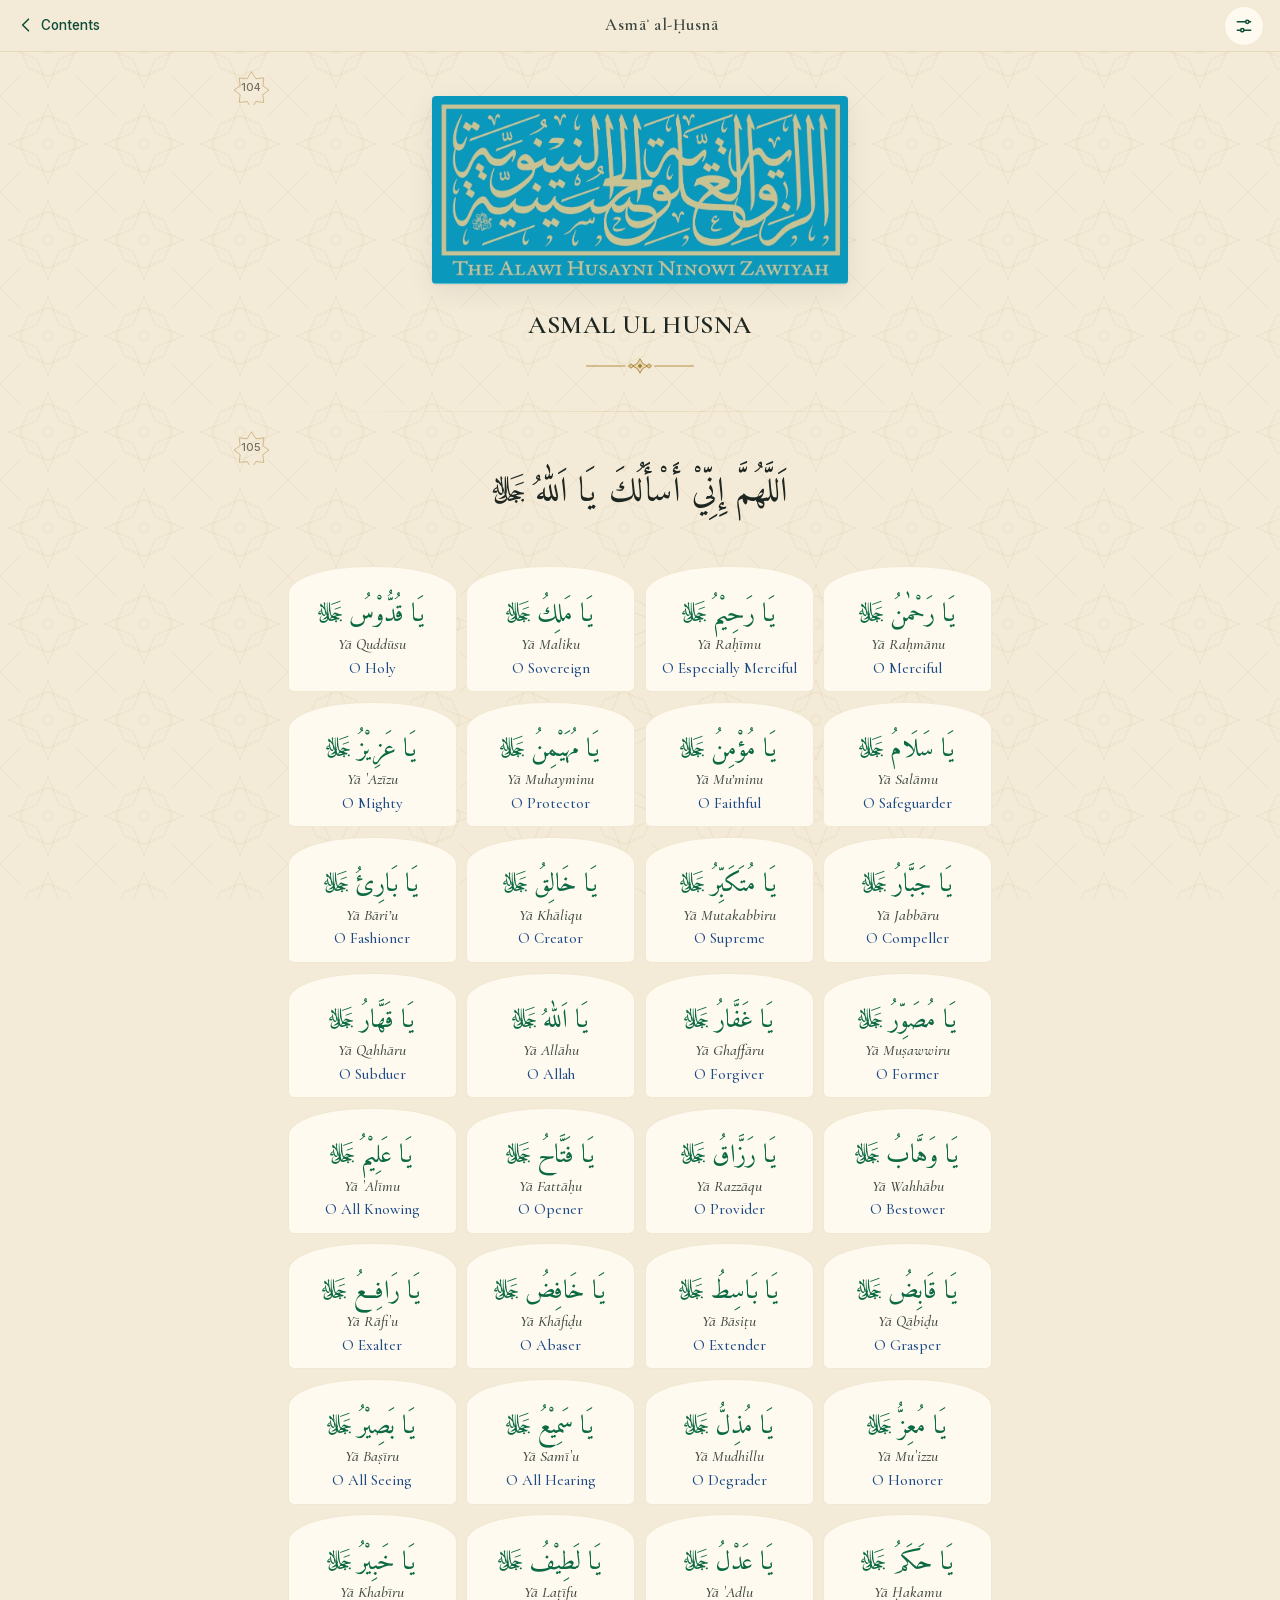
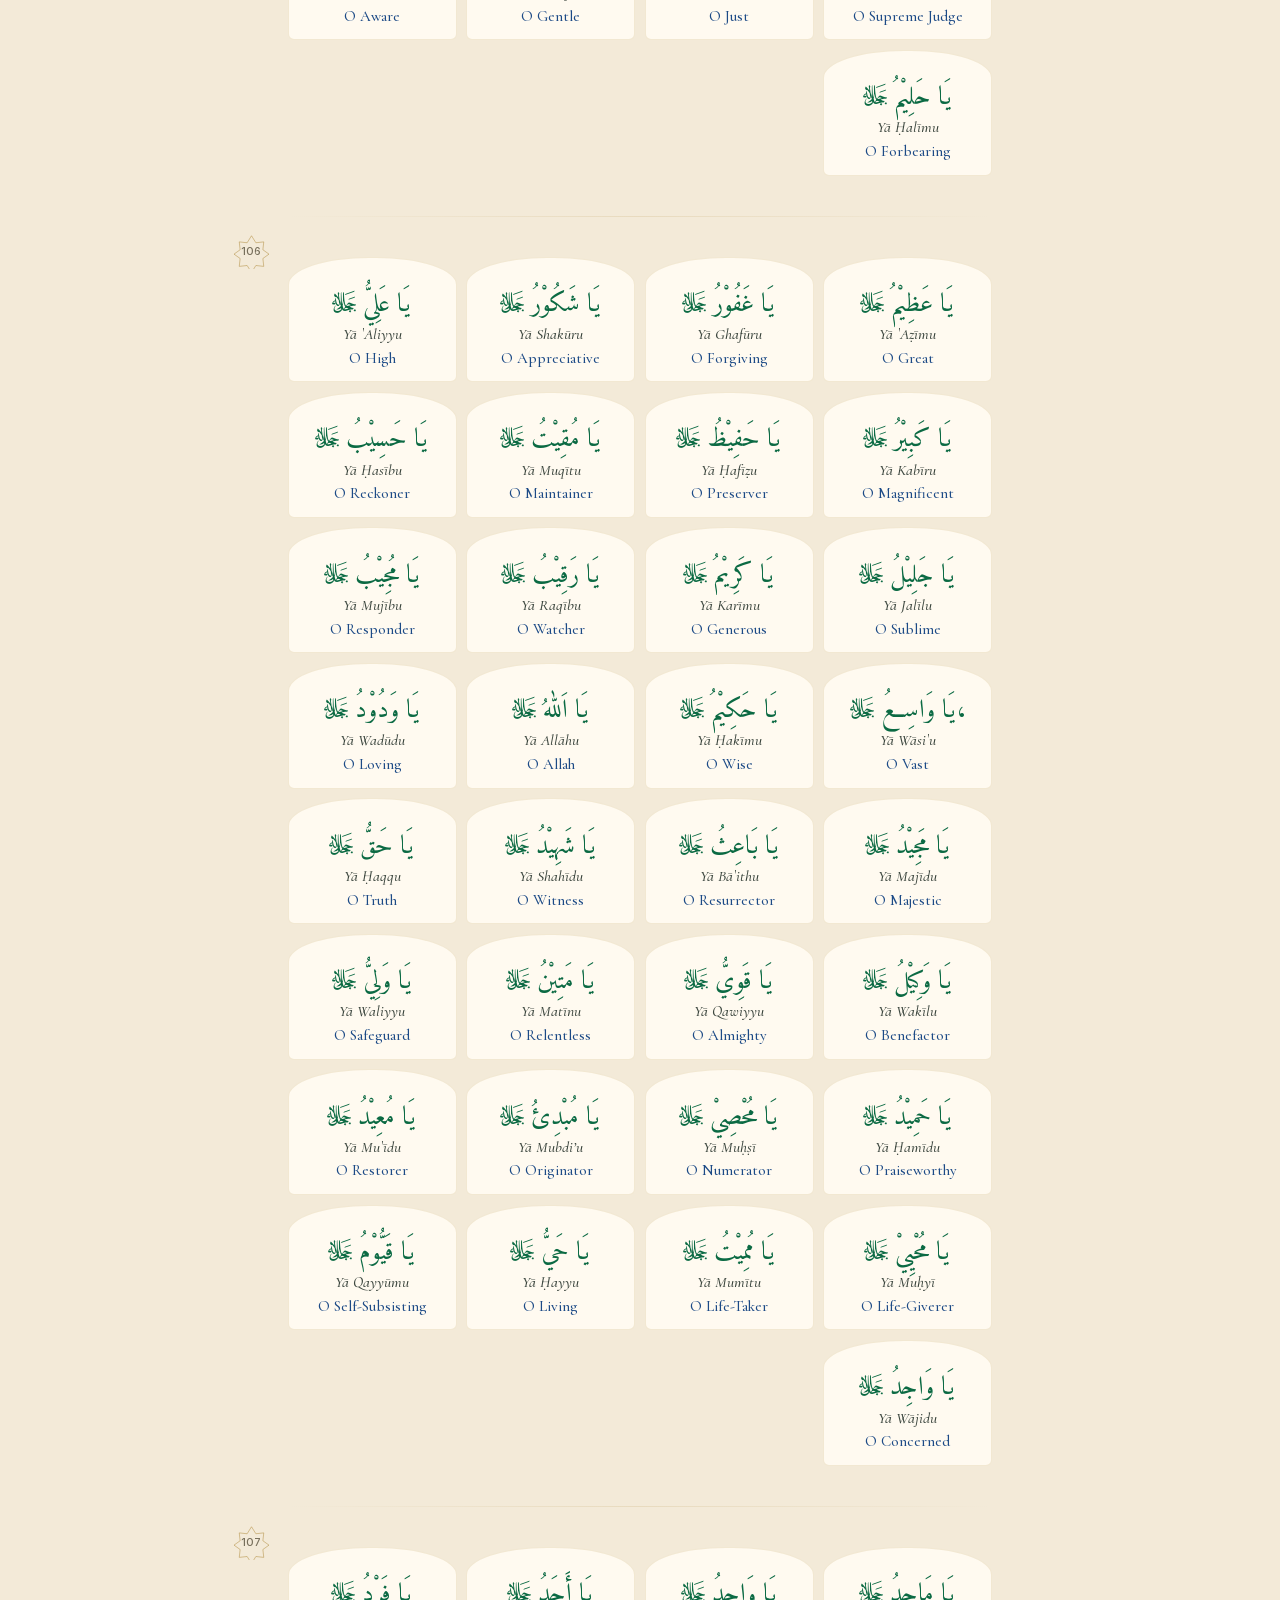
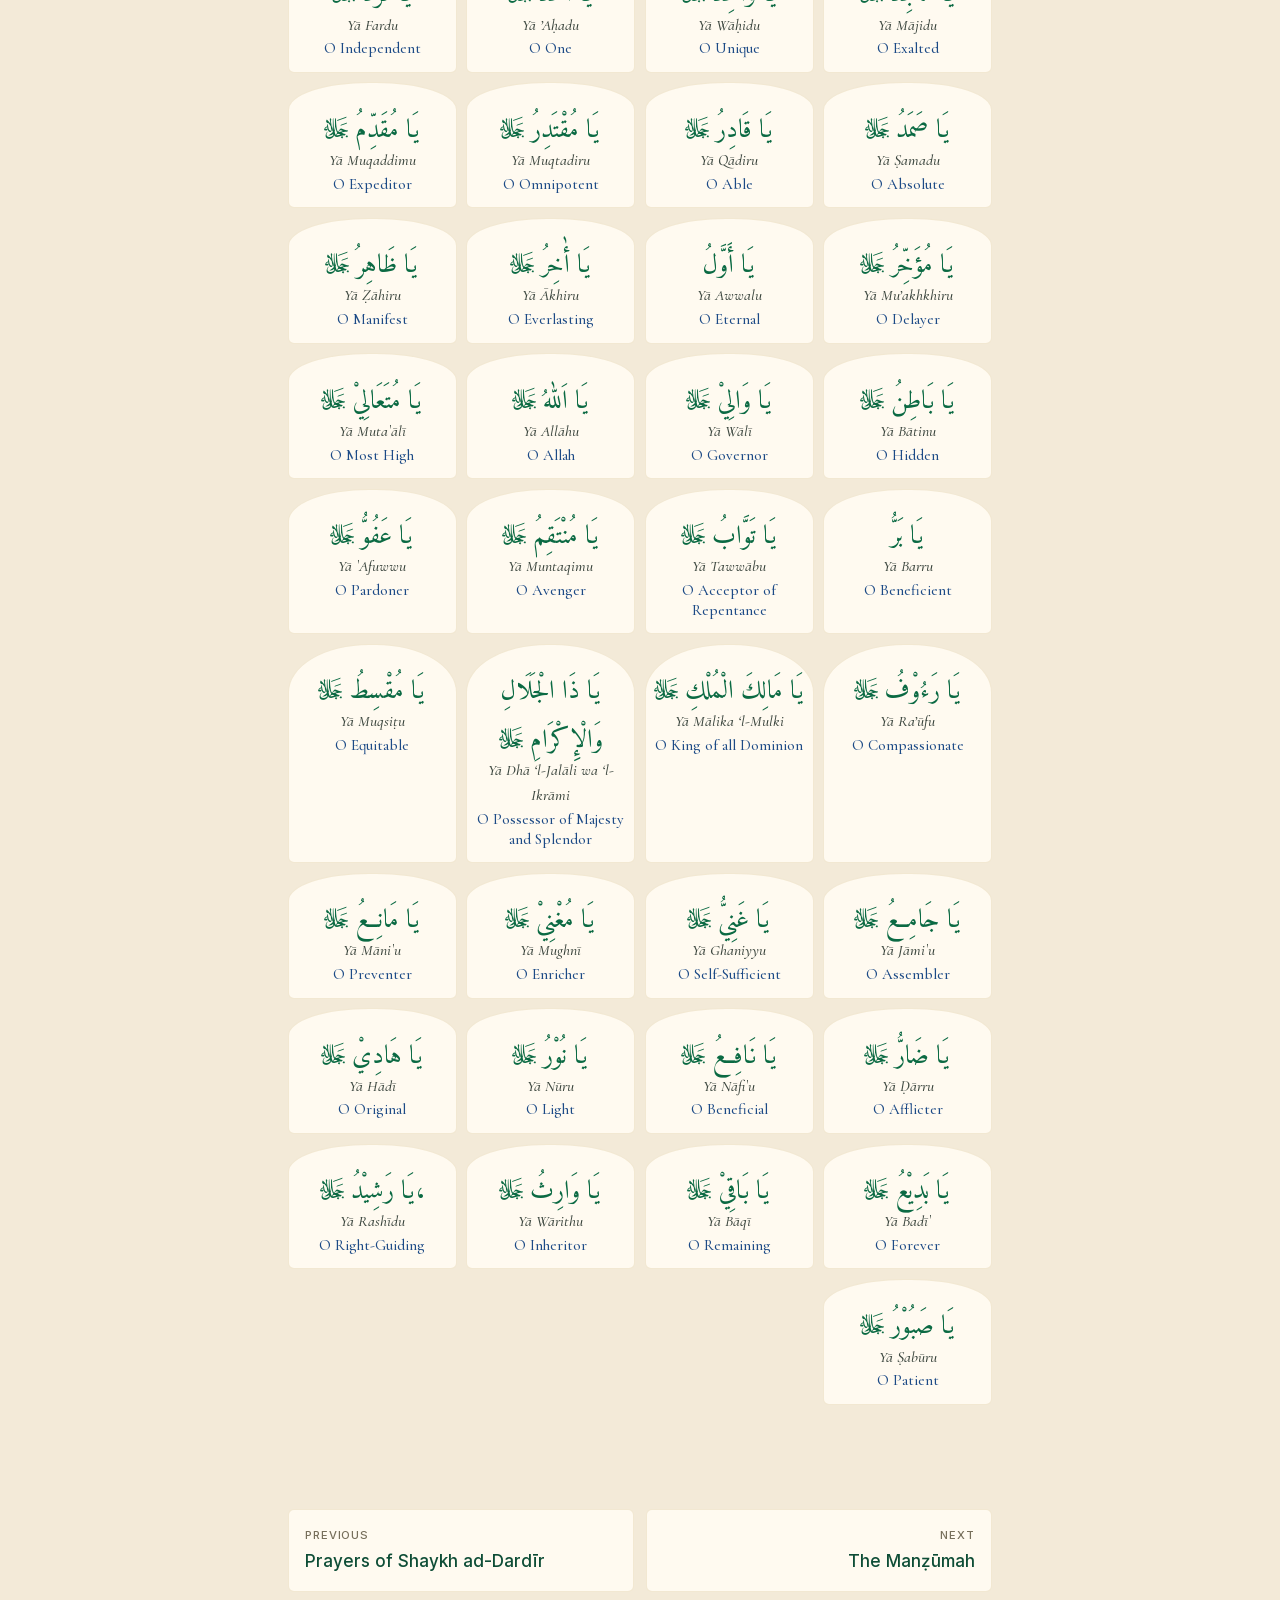
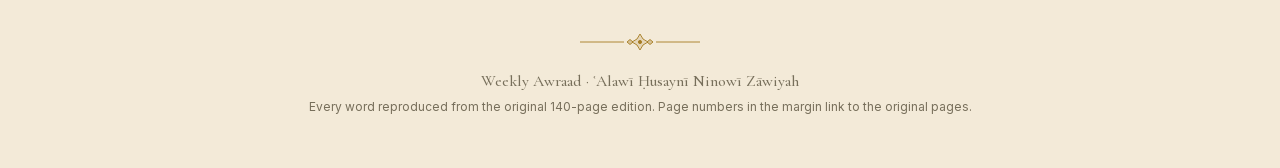
==== commit e8c0dd56: "Re-apply PR #4: complete Asmāʾ al-Ḥusnā translations, KNOWN_EXTRA Brings PR #4's own change onto the" ====
--- a/weekly-awraad/asma.html
+++ b/weekly-awraad/asma.html
@@ -56,7 +56,7 @@
 </div>
 <main id="text" class="text">
 
-<article class="folio" id="p104" data-page="104"><a class="folio-mark" href="pages/104.webp" title="View original page 104" aria-label="Original page 104">104</a><figure class="b-image b-image--dome"><img src="art/dome.webp" alt="The Green Dome of the Prophet’s Mosque in Madinah" loading="lazy" decoding="async"></figure><figure class="b-image b-image--emblem"><img src="art/emblem.webp" alt="Calligraphic emblem of the ʿAlawī Ḥusaynī Ninowī Zāwiyah" loading="lazy" decoding="async"></figure><header class="b-title"><p class="en">ASMAL UL HUSNA</p></header></article><article class="folio" id="p105" data-page="105"><a class="folio-mark" href="pages/105.webp" title="View original page 105" aria-label="Original page 105">105</a><section class="b-passage kind-prayer is-short"><div class="ar" lang="ar" dir="rtl"><p>اَللَّهُمَّ إِنِّيْ أَسْأَلُكَ يَا اَللّٰهُ ﷻ</p></div></section><ol class="b-names" dir="rtl"><li><span class="ar" lang="ar" dir="rtl">يَا رَحْمٰنُ ﷻ</span><span class="tr" dir="ltr">Yā Raḥmānu</span><span class="en" dir="ltr">O Merciful</span></li><li><span class="ar" lang="ar" dir="rtl">يَا رَحِيْمُ ﷻ</span><span class="tr" dir="ltr">Yā Raḥīmu</span><span class="en" dir="ltr">O Especially</span></li><li><span class="ar" lang="ar" dir="rtl">يَا مَلِكُ ﷻ</span><span class="tr" dir="ltr">Yā Maliku</span><span class="en" dir="ltr">O Sovereign</span></li><li><span class="ar" lang="ar" dir="rtl">يَا قُدُّوْسُ ﷻ</span><span class="tr" dir="ltr">Yā Quddūsu</span><span class="en" dir="ltr">O Holy</span></li><li><span class="ar" lang="ar" dir="rtl">يَا سَلَامُ ﷻ</span><span class="tr" dir="ltr">Yā Salāmu</span><span class="en" dir="ltr">O Safeguarder</span></li><li><span class="ar" lang="ar" dir="rtl">يَا مُؤْمِنُ ﷻ</span><span class="tr" dir="ltr">Yā Mu’minu</span><span class="en" dir="ltr">O Faithful</span></li><li><span class="ar" lang="ar" dir="rtl">يَا مُهَيْمِنُ ﷻ</span><span class="tr" dir="ltr">Yā Muhayminu</span><span class="en" dir="ltr">O Protector</span></li><li><span class="ar" lang="ar" dir="rtl">يَا عَزِيْزُ ﷻ</span><span class="tr" dir="ltr">Yā `Azīzu</span><span class="en" dir="ltr">O Mighty</span></li><li><span class="ar" lang="ar" dir="rtl">يَا جَبَّارُ ﷻ</span><span class="tr" dir="ltr">Yā Jabbāru</span><span class="en" dir="ltr">O Compeller</span></li><li><span class="ar" lang="ar" dir="rtl">يَا مُتَكَبِّرُ ﷻ</span><span class="tr" dir="ltr">Yā Mutakabbiru</span><span class="en" dir="ltr">O Supreme</span></li><li><span class="ar" lang="ar" dir="rtl">يَا خَالِقُ ﷻ</span><span class="tr" dir="ltr">Yā Khāliqu</span><span class="en" dir="ltr">O Creator</span></li><li><span class="ar" lang="ar" dir="rtl">يَا بَارِئُ ﷻ</span><span class="tr" dir="ltr">Yā Bāri’u</span><span class="en" dir="ltr">O Fashioner</span></li><li><span class="ar" lang="ar" dir="rtl">يَا مُصَوِّرُ ﷻ</span><span class="tr" dir="ltr">Yā Muṣawwiru</span><span class="en" dir="ltr">O Former</span></li><li><span class="ar" lang="ar" dir="rtl">يَا غَفَّارُ ﷻ</span><span class="tr" dir="ltr">Yā Ghaffāru</span><span class="en" dir="ltr">O Forgiver</span></li><li><span class="ar" lang="ar" dir="rtl">يَا اَللّٰهُ ﷻ</span></li><li><span class="ar" lang="ar" dir="rtl">يَا قَهَّارُ ﷻ</span><span class="tr" dir="ltr">Yā Qahhāru</span><span class="en" dir="ltr">O Subduer</span></li><li><span class="ar" lang="ar" dir="rtl">يَا وَهَّابُ ﷻ</span><span class="tr" dir="ltr">Yā Wahhābu</span><span class="en" dir="ltr">O Bestower</span></li><li><span class="ar" lang="ar" dir="rtl">يَا رَزَّاقُ ﷻ</span><span class="tr" dir="ltr">Yā Razzāqu</span><span class="en" dir="ltr">O Provider</span></li><li><span class="ar" lang="ar" dir="rtl">يَا فَتَّاحُ ﷻ</span><span class="tr" dir="ltr">Yā Fattāḥu</span><span class="en" dir="ltr">O Opener</span></li><li><span class="ar" lang="ar" dir="rtl">يَا عَلِيْمُ ﷻ</span><span class="tr" dir="ltr">Yā `Alīmu</span><span class="en" dir="ltr">O All Knowing</span></li><li><span class="ar" lang="ar" dir="rtl">يَا قَابِضُ ﷻ</span><span class="tr" dir="ltr">Yā Qābiḍu</span><span class="en" dir="ltr">O Grasper</span></li><li><span class="ar" lang="ar" dir="rtl">يَا بَاسِطُ ﷻ</span><span class="tr" dir="ltr">Yā Bāsiṭu</span><span class="en" dir="ltr">O Extender</span></li><li><span class="ar" lang="ar" dir="rtl">يَا خَافِضُ ﷻ</span><span class="tr" dir="ltr">Yā Khāfiḍu</span><span class="en" dir="ltr">O Abaser</span></li><li><span class="ar" lang="ar" dir="rtl">يَا رَافِعُ ﷻ</span><span class="tr" dir="ltr">Yā Rāfi`u</span><span class="en" dir="ltr">O Exalter</span></li><li><span class="ar" lang="ar" dir="rtl">يَا مُعِزُّ ﷻ</span><span class="tr" dir="ltr">Yā Mu`izzu</span><span class="en" dir="ltr">O Honorer</span></li><li><span class="ar" lang="ar" dir="rtl">يَا مُذِلُّ ﷻ</span><span class="tr" dir="ltr">Yā Mudhillu</span><span class="en" dir="ltr">O Degrader</span></li><li><span class="ar" lang="ar" dir="rtl">يَا سَمِيْعُ ﷻ</span><span class="tr" dir="ltr">Yā Samī`u</span><span class="en" dir="ltr">O All Hearing</span></li><li><span class="ar" lang="ar" dir="rtl">يَا بَصِيْرُ ﷻ</span><span class="tr" dir="ltr">Yā Baṣīru</span><span class="en" dir="ltr">O All Seeing</span></li><li><span class="ar" lang="ar" dir="rtl">يَا حَكَمُ ﷻ</span><span class="tr" dir="ltr">Yā Ḥakamu</span><span class="en" dir="ltr">O Supreme Judge</span></li><li><span class="ar" lang="ar" dir="rtl">يَا عَدْلُ ﷻ</span><span class="tr" dir="ltr">Yā `Adlu</span><span class="en" dir="ltr">O Just</span></li><li><span class="ar" lang="ar" dir="rtl">يَا لَطِيْفُ ﷻ</span><span class="tr" dir="ltr">Yā Laṭīfu</span><span class="en" dir="ltr">O Gentle</span></li><li><span class="ar" lang="ar" dir="rtl">يَا خَبِيْرُ ﷻ</span><span class="tr" dir="ltr">Yā Khabīru</span><span class="en" dir="ltr">O Aware</span></li><li><span class="ar" lang="ar" dir="rtl">يَا حَلِيْمُ ﷻ</span><span class="tr" dir="ltr">Yā Ḥalīmu</span><span class="en" dir="ltr">O Forbearing</span></li></ol></article><article class="folio" id="p106" data-page="106"><a class="folio-mark" href="pages/106.webp" title="View original page 106" aria-label="Original page 106">106</a><ol class="b-names" dir="rtl"><li><span class="ar" lang="ar" dir="rtl">يَا عَظِيْمُ ﷻ</span><span class="tr" dir="ltr">Yā `Aẓīmu</span><span class="en" dir="ltr">O Great</span></li><li><span class="ar" lang="ar" dir="rtl">يَا غَفُوْرُ ﷻ</span><span class="tr" dir="ltr">Yā Ghafūru</span><span class="en" dir="ltr">O Forgiving</span></li><li><span class="ar" lang="ar" dir="rtl">يَا شَكُوْرُ ﷻ</span><span class="tr" dir="ltr">Yā Shakūru</span><span class="en" dir="ltr">O Appreciative</span></li><li><span class="ar" lang="ar" dir="rtl">يَا عَلِيُّ ﷻ</span><span class="tr" dir="ltr">Yā `Aliyyu</span><span class="en" dir="ltr">O High</span></li><li><span class="ar" lang="ar" dir="rtl">يَا كَبِيْرُ ﷻ</span><span class="tr" dir="ltr">Yā Kabīru</span><span class="en" dir="ltr">O Magnificent</span></li><li><span class="ar" lang="ar" dir="rtl">يَا حَفِيْظُ ﷻ</span><span class="tr" dir="ltr">Yā Ḥafīẓu</span><span class="en" dir="ltr">O Preserver</span></li><li><span class="ar" lang="ar" dir="rtl">يَا مُقِيْتُ ﷻ</span><span class="tr" dir="ltr">Yā Muqītu</span><span class="en" dir="ltr">O Maintainer</span></li><li><span class="ar" lang="ar" dir="rtl">يَا حَسِيْبُ ﷻ</span><span class="tr" dir="ltr">Yā Ḥasību</span><span class="en" dir="ltr">O Reckoner</span></li><li><span class="ar" lang="ar" dir="rtl">يَا جَلِيْلُ ﷻ</span><span class="tr" dir="ltr">Yā Jalīlu</span><span class="en" dir="ltr">O Sublime</span></li><li><span class="ar" lang="ar" dir="rtl">يَا كَرِيْمُ ﷻ</span><span class="tr" dir="ltr">Yā Karīmu</span><span class="en" dir="ltr">O Generous</span></li><li><span class="ar" lang="ar" dir="rtl">يَا رَقِيْبُ ﷻ</span><span class="tr" dir="ltr">Yā Raqību</span><span class="en" dir="ltr">O Watcher</span></li><li><span class="ar" lang="ar" dir="rtl">يَا مُجِيْبُ ﷻ</span><span class="tr" dir="ltr">Yā Mujību</span><span class="en" dir="ltr">O Responder</span></li><li><span class="ar" lang="ar" dir="rtl">،يَا وَاسِعُ ﷻ</span><span class="tr" dir="ltr">Yā Wāsi`u</span><span class="en" dir="ltr">O Vast</span></li><li><span class="ar" lang="ar" dir="rtl">يَا حَكِيْمُ ﷻ</span><span class="tr" dir="ltr">Yā Ḥakīmu</span><span class="en" dir="ltr">O Wise</span></li><li><span class="ar" lang="ar" dir="rtl">يَا اَللّٰهُ ﷻ</span></li><li><span class="ar" lang="ar" dir="rtl">يَا وَدُوْدُ ﷻ</span><span class="tr" dir="ltr">Yā Wadūdu</span><span class="en" dir="ltr">O Loving</span></li><li><span class="ar" lang="ar" dir="rtl">يَا مَجِيْدُ ﷻ</span><span class="tr" dir="ltr">Yā Majīdu</span><span class="en" dir="ltr">O Majestic</span></li><li><span class="ar" lang="ar" dir="rtl">يَا بَاعِثُ ﷻ</span><span class="tr" dir="ltr">Yā Bā`ithu</span><span class="en" dir="ltr">O Resurrector</span></li><li><span class="ar" lang="ar" dir="rtl">يَا شَهِيْدُ ﷻ</span><span class="tr" dir="ltr">Yā Shahīdu</span><span class="en" dir="ltr">O Witness</span></li><li><span class="ar" lang="ar" dir="rtl">يَا حَقُّ ﷻ</span><span class="tr" dir="ltr">Yā Ḥaqqu</span><span class="en" dir="ltr">O Truth</span></li><li><span class="ar" lang="ar" dir="rtl">يَا وَكِيْلُ ﷻ</span><span class="tr" dir="ltr">Yā Wakīlu</span><span class="en" dir="ltr">O Benefactor</span></li><li><span class="ar" lang="ar" dir="rtl">يَا قَوِيُّ ﷻ</span><span class="tr" dir="ltr">Yā Qawiyyu</span><span class="en" dir="ltr">O Almighty</span></li><li><span class="ar" lang="ar" dir="rtl">يَا مَتِيْنُ ﷻ</span><span class="tr" dir="ltr">Yā Matīnu</span><span class="en" dir="ltr">O Relentless</span></li><li><span class="ar" lang="ar" dir="rtl">يَا وَلِيُّ ﷻ</span><span class="tr" dir="ltr">Yā Waliyyu</span><span class="en" dir="ltr">O Safeguard</span></li><li><span class="ar" lang="ar" dir="rtl">يَا حَمِيْدُ ﷻ</span><span class="tr" dir="ltr">Yā Ḥamīdu</span><span class="en" dir="ltr">O Praiseworthy</span></li><li><span class="ar" lang="ar" dir="rtl">يَا مُحْصِيْ ﷻ</span><span class="tr" dir="ltr">Yā Muḥṣī</span><span class="en" dir="ltr">O Numerator</span></li><li><span class="ar" lang="ar" dir="rtl">يَا مُبْدِئُ ﷻ</span><span class="tr" dir="ltr">Yā Mubdi’u</span><span class="en" dir="ltr">O Originator</span></li><li><span class="ar" lang="ar" dir="rtl">يَا مُعِيْدُ ﷻ</span><span class="tr" dir="ltr">Yā Mu`īdu</span><span class="en" dir="ltr">O Restorer</span></li><li><span class="ar" lang="ar" dir="rtl">يَا مُحْيِيْ ﷻ</span><span class="tr" dir="ltr">Yā Muḥyī</span><span class="en" dir="ltr">O Life-Giverer</span></li><li><span class="ar" lang="ar" dir="rtl">يَا مُمِيْتُ ﷻ</span><span class="tr" dir="ltr">Yā Mumītu</span><span class="en" dir="ltr">O Life-Taker</span></li><li><span class="ar" lang="ar" dir="rtl">يَا حَيُّ ﷻ</span><span class="tr" dir="ltr">Yā Ḥayyu</span><span class="en" dir="ltr">O Living</span></li><li><span class="ar" lang="ar" dir="rtl">يَا قَيُّوْمُ ﷻ</span><span class="tr" dir="ltr">Yā Qayyūmu</span><span class="en" dir="ltr">O Self-Subsisting</span></li><li><span class="ar" lang="ar" dir="rtl">يَا وَاجِدُ ﷻ</span><span class="tr" dir="ltr">Yā Wājidu</span><span class="en" dir="ltr">O Concerned</span></li></ol></article><article class="folio" id="p107" data-page="107"><a class="folio-mark" href="pages/107.webp" title="View original page 107" aria-label="Original page 107">107</a><ol class="b-names" dir="rtl"><li><span class="ar" lang="ar" dir="rtl">يَا مَاجِدُ ﷻ</span><span class="tr" dir="ltr">Yā Mājidu</span><span class="en" dir="ltr">O Exalted</span></li><li><span class="ar" lang="ar" dir="rtl">يَا وَاحِدُ ﷻ</span><span class="tr" dir="ltr">Yā Wāḥidu</span><span class="en" dir="ltr">O Unique</span></li><li><span class="ar" lang="ar" dir="rtl">يَا أَحَدُ ﷻ</span><span class="tr" dir="ltr">Yā ’Aḥadu</span><span class="en" dir="ltr">O One</span></li><li><span class="ar" lang="ar" dir="rtl">يَا فَرْدُ ﷻ</span><span class="tr" dir="ltr">Yā Fardu</span><span class="en" dir="ltr">O Independent</span></li><li><span class="ar" lang="ar" dir="rtl">يَا صَمَدُ ﷻ</span><span class="tr" dir="ltr">Yā Ṣamadu</span><span class="en" dir="ltr">O Absolute</span></li><li><span class="ar" lang="ar" dir="rtl">يَا قَادِرُ ﷻ</span><span class="tr" dir="ltr">Yā Qādiru</span><span class="en" dir="ltr">O Able</span></li><li><span class="ar" lang="ar" dir="rtl">يَا مُقْتَدِرُ ﷻ</span><span class="tr" dir="ltr">Yā Muqtadiru</span><span class="en" dir="ltr">O Omnipotent</span></li><li><span class="ar" lang="ar" dir="rtl">يَا مُقَدِّمُ ﷻ</span><span class="tr" dir="ltr">Yā Muqaddimu</span><span class="en" dir="ltr">O Expeditor</span></li><li><span class="ar" lang="ar" dir="rtl">يَا مُؤَخِّرُ ﷻ</span><span class="tr" dir="ltr">Yā Mu’akhkhiru</span><span class="en" dir="ltr">O Delayer</span></li><li><span class="ar" lang="ar" dir="rtl">يَا أَوَّلُ</span><span class="tr" dir="ltr">Yā Awwalu</span><span class="en" dir="ltr">O Eternal</span></li><li><span class="ar" lang="ar" dir="rtl">يَا أٰخِرُ ﷻ</span><span class="tr" dir="ltr">Yā Ākhiru</span><span class="en" dir="ltr">O Everlasting</span></li><li><span class="ar" lang="ar" dir="rtl">يَا ظَاهِرُ ﷻ</span><span class="tr" dir="ltr">Yā Ẓāhiru</span><span class="en" dir="ltr">O Manifest</span></li><li><span class="ar" lang="ar" dir="rtl">يَا بَاطِنُ ﷻ</span><span class="tr" dir="ltr">Yā Bātinu</span><span class="en" dir="ltr">O Hidden</span></li><li><span class="ar" lang="ar" dir="rtl">يَا وَالِيْ ﷻ</span><span class="tr" dir="ltr">Yā Wālī</span><span class="en" dir="ltr">O Governor</span></li><li><span class="ar" lang="ar" dir="rtl">يَا اَللّٰهُ ﷻ</span></li><li><span class="ar" lang="ar" dir="rtl">يَا مُتَعَالِيْ ﷻ</span><span class="tr" dir="ltr">Yā Muta`ālī</span><span class="en" dir="ltr">O Most High</span></li><li><span class="ar" lang="ar" dir="rtl">يَا بَرُّ</span><span class="tr" dir="ltr">Yā Barru</span><span class="en" dir="ltr">O Beneficient</span></li><li><span class="ar" lang="ar" dir="rtl">يَا تَوَّابُ ﷻ</span><span class="tr" dir="ltr">Yā Tawwābu</span><span class="en" dir="ltr">O Acceptor of Repentance</span></li><li><span class="ar" lang="ar" dir="rtl">يَا مُنْتَقِمُ ﷻ</span><span class="tr" dir="ltr">Yā Muntaqimu</span><span class="en" dir="ltr">O Avenger</span></li><li><span class="ar" lang="ar" dir="rtl">يَا عَفُوُّ ﷻ</span><span class="tr" dir="ltr">Yā `Afuwwu</span><span class="en" dir="ltr">O Pardoner</span></li><li><span class="ar" lang="ar" dir="rtl">يَا رَءُوْفُ ﷻ</span><span class="tr" dir="ltr">Yā Ra’ūfu</span><span class="en" dir="ltr">O Compassionate</span></li><li><span class="ar" lang="ar" dir="rtl">يَا مَالِكَ الْمُلْكِ ﷻ</span><span class="tr" dir="ltr">Yā Mālika ‘l-Mulki</span><span class="en" dir="ltr">O King of all Dominion</span></li><li><span class="ar" lang="ar" dir="rtl">يَا ذَا الْجَلَالِ وَالْإِكْرَامِ ﷻ</span><span class="tr" dir="ltr">Yā Dhā ‘l-Jalāli wa ‘l-Ikrāmi</span><span class="en" dir="ltr">O Possessor of Majesty and Splendor</span></li><li><span class="ar" lang="ar" dir="rtl">يَا مُقْسِطُ ﷻ</span><span class="tr" dir="ltr">Yā Muqsiṭu</span><span class="en" dir="ltr">O Equitable</span></li><li><span class="ar" lang="ar" dir="rtl">يَا جَامِعُ ﷻ</span><span class="tr" dir="ltr">Yā Jāmi`u</span><span class="en" dir="ltr">O Assembler</span></li><li><span class="ar" lang="ar" dir="rtl">يَا غَنِيُّ ﷻ</span><span class="tr" dir="ltr">Yā Ghaniyyu</span><span class="en" dir="ltr">O Self-Sufficient</span></li><li><span class="ar" lang="ar" dir="rtl">يَا مُغْنِيْ ﷻ</span><span class="tr" dir="ltr">Yā Mughnī</span><span class="en" dir="ltr">O Enricher</span></li><li><span class="ar" lang="ar" dir="rtl">يَا مَانِعُ ﷻ</span><span class="tr" dir="ltr">Yā Māni`u</span><span class="en" dir="ltr">O Preventer</span></li><li><span class="ar" lang="ar" dir="rtl">يَا ضَارُّ ﷻ</span><span class="tr" dir="ltr">Yā Ḍārru</span><span class="en" dir="ltr">O Afflicter</span></li><li><span class="ar" lang="ar" dir="rtl">يَا نَافِعُ ﷻ</span><span class="tr" dir="ltr">Yā Nāfi`u</span><span class="en" dir="ltr">O Beneficial</span></li><li><span class="ar" lang="ar" dir="rtl">يَا نُوْرُ ﷻ</span><span class="tr" dir="ltr">Yā Nūru</span><span class="en" dir="ltr">O Light</span></li><li><span class="ar" lang="ar" dir="rtl">يَا هَادِيْ ﷻ</span><span class="tr" dir="ltr">Yā Hādī</span><span class="en" dir="ltr">O Original</span></li><li><span class="ar" lang="ar" dir="rtl">يَا بَدِيْعُ ﷻ</span><span class="tr" dir="ltr">Yā Badī`</span><span class="en" dir="ltr">O Forever</span></li><li><span class="ar" lang="ar" dir="rtl">يَا بَاقِيْ ﷻ</span><span class="tr" dir="ltr">Yā Bāqī</span><span class="en" dir="ltr">O Remaining</span></li><li><span class="ar" lang="ar" dir="rtl">يَا وَارِثُ ﷻ</span><span class="tr" dir="ltr">Yā Wārithu</span><span class="en" dir="ltr">O Inheritor</span></li><li><span class="ar" lang="ar" dir="rtl">،يَا رَشِيْدُ ﷻ</span><span class="tr" dir="ltr">Yā Rashīdu</span><span class="en" dir="ltr">O Right-Guiding</span></li><li><span class="ar" lang="ar" dir="rtl">يَا صَبُوْرُ ﷻ</span><span class="tr" dir="ltr">Yā Ṣabūru</span><span class="en" dir="ltr">O Patient</span></li></ol></article>
+<article class="folio" id="p104" data-page="104"><a class="folio-mark" href="pages/104.webp" title="View original page 104" aria-label="Original page 104">104</a><figure class="b-image b-image--dome"><img src="art/dome.webp" alt="The Green Dome of the Prophet’s Mosque in Madinah" loading="lazy" decoding="async"></figure><figure class="b-image b-image--emblem"><img src="art/emblem.webp" alt="Calligraphic emblem of the ʿAlawī Ḥusaynī Ninowī Zāwiyah" loading="lazy" decoding="async"></figure><header class="b-title"><p class="en">ASMAL UL HUSNA</p></header></article><article class="folio" id="p105" data-page="105"><a class="folio-mark" href="pages/105.webp" title="View original page 105" aria-label="Original page 105">105</a><section class="b-passage kind-prayer is-short"><div class="ar" lang="ar" dir="rtl"><p>اَللَّهُمَّ إِنِّيْ أَسْأَلُكَ يَا اَللّٰهُ ﷻ</p></div></section><ol class="b-names" dir="rtl"><li><span class="ar" lang="ar" dir="rtl">يَا رَحْمٰنُ ﷻ</span><span class="tr" dir="ltr">Yā Raḥmānu</span><span class="en" dir="ltr">O Merciful</span></li><li><span class="ar" lang="ar" dir="rtl">يَا رَحِيْمُ ﷻ</span><span class="tr" dir="ltr">Yā Raḥīmu</span><span class="en" dir="ltr">O Especially Merciful</span></li><li><span class="ar" lang="ar" dir="rtl">يَا مَلِكُ ﷻ</span><span class="tr" dir="ltr">Yā Maliku</span><span class="en" dir="ltr">O Sovereign</span></li><li><span class="ar" lang="ar" dir="rtl">يَا قُدُّوْسُ ﷻ</span><span class="tr" dir="ltr">Yā Quddūsu</span><span class="en" dir="ltr">O Holy</span></li><li><span class="ar" lang="ar" dir="rtl">يَا سَلَامُ ﷻ</span><span class="tr" dir="ltr">Yā Salāmu</span><span class="en" dir="ltr">O Safeguarder</span></li><li><span class="ar" lang="ar" dir="rtl">يَا مُؤْمِنُ ﷻ</span><span class="tr" dir="ltr">Yā Mu’minu</span><span class="en" dir="ltr">O Faithful</span></li><li><span class="ar" lang="ar" dir="rtl">يَا مُهَيْمِنُ ﷻ</span><span class="tr" dir="ltr">Yā Muhayminu</span><span class="en" dir="ltr">O Protector</span></li><li><span class="ar" lang="ar" dir="rtl">يَا عَزِيْزُ ﷻ</span><span class="tr" dir="ltr">Yā `Azīzu</span><span class="en" dir="ltr">O Mighty</span></li><li><span class="ar" lang="ar" dir="rtl">يَا جَبَّارُ ﷻ</span><span class="tr" dir="ltr">Yā Jabbāru</span><span class="en" dir="ltr">O Compeller</span></li><li><span class="ar" lang="ar" dir="rtl">يَا مُتَكَبِّرُ ﷻ</span><span class="tr" dir="ltr">Yā Mutakabbiru</span><span class="en" dir="ltr">O Supreme</span></li><li><span class="ar" lang="ar" dir="rtl">يَا خَالِقُ ﷻ</span><span class="tr" dir="ltr">Yā Khāliqu</span><span class="en" dir="ltr">O Creator</span></li><li><span class="ar" lang="ar" dir="rtl">يَا بَارِئُ ﷻ</span><span class="tr" dir="ltr">Yā Bāri’u</span><span class="en" dir="ltr">O Fashioner</span></li><li><span class="ar" lang="ar" dir="rtl">يَا مُصَوِّرُ ﷻ</span><span class="tr" dir="ltr">Yā Muṣawwiru</span><span class="en" dir="ltr">O Former</span></li><li><span class="ar" lang="ar" dir="rtl">يَا غَفَّارُ ﷻ</span><span class="tr" dir="ltr">Yā Ghaffāru</span><span class="en" dir="ltr">O Forgiver</span></li><li><span class="ar" lang="ar" dir="rtl">يَا اَللّٰهُ ﷻ</span><span class="tr" dir="ltr">Yā Allāhu</span><span class="en" dir="ltr">O Allah</span></li><li><span class="ar" lang="ar" dir="rtl">يَا قَهَّارُ ﷻ</span><span class="tr" dir="ltr">Yā Qahhāru</span><span class="en" dir="ltr">O Subduer</span></li><li><span class="ar" lang="ar" dir="rtl">يَا وَهَّابُ ﷻ</span><span class="tr" dir="ltr">Yā Wahhābu</span><span class="en" dir="ltr">O Bestower</span></li><li><span class="ar" lang="ar" dir="rtl">يَا رَزَّاقُ ﷻ</span><span class="tr" dir="ltr">Yā Razzāqu</span><span class="en" dir="ltr">O Provider</span></li><li><span class="ar" lang="ar" dir="rtl">يَا فَتَّاحُ ﷻ</span><span class="tr" dir="ltr">Yā Fattāḥu</span><span class="en" dir="ltr">O Opener</span></li><li><span class="ar" lang="ar" dir="rtl">يَا عَلِيْمُ ﷻ</span><span class="tr" dir="ltr">Yā `Alīmu</span><span class="en" dir="ltr">O All Knowing</span></li><li><span class="ar" lang="ar" dir="rtl">يَا قَابِضُ ﷻ</span><span class="tr" dir="ltr">Yā Qābiḍu</span><span class="en" dir="ltr">O Grasper</span></li><li><span class="ar" lang="ar" dir="rtl">يَا بَاسِطُ ﷻ</span><span class="tr" dir="ltr">Yā Bāsiṭu</span><span class="en" dir="ltr">O Extender</span></li><li><span class="ar" lang="ar" dir="rtl">يَا خَافِضُ ﷻ</span><span class="tr" dir="ltr">Yā Khāfiḍu</span><span class="en" dir="ltr">O Abaser</span></li><li><span class="ar" lang="ar" dir="rtl">يَا رَافِعُ ﷻ</span><span class="tr" dir="ltr">Yā Rāfi`u</span><span class="en" dir="ltr">O Exalter</span></li><li><span class="ar" lang="ar" dir="rtl">يَا مُعِزُّ ﷻ</span><span class="tr" dir="ltr">Yā Mu`izzu</span><span class="en" dir="ltr">O Honorer</span></li><li><span class="ar" lang="ar" dir="rtl">يَا مُذِلُّ ﷻ</span><span class="tr" dir="ltr">Yā Mudhillu</span><span class="en" dir="ltr">O Degrader</span></li><li><span class="ar" lang="ar" dir="rtl">يَا سَمِيْعُ ﷻ</span><span class="tr" dir="ltr">Yā Samī`u</span><span class="en" dir="ltr">O All Hearing</span></li><li><span class="ar" lang="ar" dir="rtl">يَا بَصِيْرُ ﷻ</span><span class="tr" dir="ltr">Yā Baṣīru</span><span class="en" dir="ltr">O All Seeing</span></li><li><span class="ar" lang="ar" dir="rtl">يَا حَكَمُ ﷻ</span><span class="tr" dir="ltr">Yā Ḥakamu</span><span class="en" dir="ltr">O Supreme Judge</span></li><li><span class="ar" lang="ar" dir="rtl">يَا عَدْلُ ﷻ</span><span class="tr" dir="ltr">Yā `Adlu</span><span class="en" dir="ltr">O Just</span></li><li><span class="ar" lang="ar" dir="rtl">يَا لَطِيْفُ ﷻ</span><span class="tr" dir="ltr">Yā Laṭīfu</span><span class="en" dir="ltr">O Gentle</span></li><li><span class="ar" lang="ar" dir="rtl">يَا خَبِيْرُ ﷻ</span><span class="tr" dir="ltr">Yā Khabīru</span><span class="en" dir="ltr">O Aware</span></li><li><span class="ar" lang="ar" dir="rtl">يَا حَلِيْمُ ﷻ</span><span class="tr" dir="ltr">Yā Ḥalīmu</span><span class="en" dir="ltr">O Forbearing</span></li></ol></article><article class="folio" id="p106" data-page="106"><a class="folio-mark" href="pages/106.webp" title="View original page 106" aria-label="Original page 106">106</a><ol class="b-names" dir="rtl"><li><span class="ar" lang="ar" dir="rtl">يَا عَظِيْمُ ﷻ</span><span class="tr" dir="ltr">Yā `Aẓīmu</span><span class="en" dir="ltr">O Great</span></li><li><span class="ar" lang="ar" dir="rtl">يَا غَفُوْرُ ﷻ</span><span class="tr" dir="ltr">Yā Ghafūru</span><span class="en" dir="ltr">O Forgiving</span></li><li><span class="ar" lang="ar" dir="rtl">يَا شَكُوْرُ ﷻ</span><span class="tr" dir="ltr">Yā Shakūru</span><span class="en" dir="ltr">O Appreciative</span></li><li><span class="ar" lang="ar" dir="rtl">يَا عَلِيُّ ﷻ</span><span class="tr" dir="ltr">Yā `Aliyyu</span><span class="en" dir="ltr">O High</span></li><li><span class="ar" lang="ar" dir="rtl">يَا كَبِيْرُ ﷻ</span><span class="tr" dir="ltr">Yā Kabīru</span><span class="en" dir="ltr">O Magnificent</span></li><li><span class="ar" lang="ar" dir="rtl">يَا حَفِيْظُ ﷻ</span><span class="tr" dir="ltr">Yā Ḥafīẓu</span><span class="en" dir="ltr">O Preserver</span></li><li><span class="ar" lang="ar" dir="rtl">يَا مُقِيْتُ ﷻ</span><span class="tr" dir="ltr">Yā Muqītu</span><span class="en" dir="ltr">O Maintainer</span></li><li><span class="ar" lang="ar" dir="rtl">يَا حَسِيْبُ ﷻ</span><span class="tr" dir="ltr">Yā Ḥasību</span><span class="en" dir="ltr">O Reckoner</span></li><li><span class="ar" lang="ar" dir="rtl">يَا جَلِيْلُ ﷻ</span><span class="tr" dir="ltr">Yā Jalīlu</span><span class="en" dir="ltr">O Sublime</span></li><li><span class="ar" lang="ar" dir="rtl">يَا كَرِيْمُ ﷻ</span><span class="tr" dir="ltr">Yā Karīmu</span><span class="en" dir="ltr">O Generous</span></li><li><span class="ar" lang="ar" dir="rtl">يَا رَقِيْبُ ﷻ</span><span class="tr" dir="ltr">Yā Raqību</span><span class="en" dir="ltr">O Watcher</span></li><li><span class="ar" lang="ar" dir="rtl">يَا مُجِيْبُ ﷻ</span><span class="tr" dir="ltr">Yā Mujību</span><span class="en" dir="ltr">O Responder</span></li><li><span class="ar" lang="ar" dir="rtl">،يَا وَاسِعُ ﷻ</span><span class="tr" dir="ltr">Yā Wāsi`u</span><span class="en" dir="ltr">O Vast</span></li><li><span class="ar" lang="ar" dir="rtl">يَا حَكِيْمُ ﷻ</span><span class="tr" dir="ltr">Yā Ḥakīmu</span><span class="en" dir="ltr">O Wise</span></li><li><span class="ar" lang="ar" dir="rtl">يَا اَللّٰهُ ﷻ</span><span class="tr" dir="ltr">Yā Allāhu</span><span class="en" dir="ltr">O Allah</span></li><li><span class="ar" lang="ar" dir="rtl">يَا وَدُوْدُ ﷻ</span><span class="tr" dir="ltr">Yā Wadūdu</span><span class="en" dir="ltr">O Loving</span></li><li><span class="ar" lang="ar" dir="rtl">يَا مَجِيْدُ ﷻ</span><span class="tr" dir="ltr">Yā Majīdu</span><span class="en" dir="ltr">O Majestic</span></li><li><span class="ar" lang="ar" dir="rtl">يَا بَاعِثُ ﷻ</span><span class="tr" dir="ltr">Yā Bā`ithu</span><span class="en" dir="ltr">O Resurrector</span></li><li><span class="ar" lang="ar" dir="rtl">يَا شَهِيْدُ ﷻ</span><span class="tr" dir="ltr">Yā Shahīdu</span><span class="en" dir="ltr">O Witness</span></li><li><span class="ar" lang="ar" dir="rtl">يَا حَقُّ ﷻ</span><span class="tr" dir="ltr">Yā Ḥaqqu</span><span class="en" dir="ltr">O Truth</span></li><li><span class="ar" lang="ar" dir="rtl">يَا وَكِيْلُ ﷻ</span><span class="tr" dir="ltr">Yā Wakīlu</span><span class="en" dir="ltr">O Benefactor</span></li><li><span class="ar" lang="ar" dir="rtl">يَا قَوِيُّ ﷻ</span><span class="tr" dir="ltr">Yā Qawiyyu</span><span class="en" dir="ltr">O Almighty</span></li><li><span class="ar" lang="ar" dir="rtl">يَا مَتِيْنُ ﷻ</span><span class="tr" dir="ltr">Yā Matīnu</span><span class="en" dir="ltr">O Relentless</span></li><li><span class="ar" lang="ar" dir="rtl">يَا وَلِيُّ ﷻ</span><span class="tr" dir="ltr">Yā Waliyyu</span><span class="en" dir="ltr">O Safeguard</span></li><li><span class="ar" lang="ar" dir="rtl">يَا حَمِيْدُ ﷻ</span><span class="tr" dir="ltr">Yā Ḥamīdu</span><span class="en" dir="ltr">O Praiseworthy</span></li><li><span class="ar" lang="ar" dir="rtl">يَا مُحْصِيْ ﷻ</span><span class="tr" dir="ltr">Yā Muḥṣī</span><span class="en" dir="ltr">O Numerator</span></li><li><span class="ar" lang="ar" dir="rtl">يَا مُبْدِئُ ﷻ</span><span class="tr" dir="ltr">Yā Mubdi’u</span><span class="en" dir="ltr">O Originator</span></li><li><span class="ar" lang="ar" dir="rtl">يَا مُعِيْدُ ﷻ</span><span class="tr" dir="ltr">Yā Mu`īdu</span><span class="en" dir="ltr">O Restorer</span></li><li><span class="ar" lang="ar" dir="rtl">يَا مُحْيِيْ ﷻ</span><span class="tr" dir="ltr">Yā Muḥyī</span><span class="en" dir="ltr">O Life-Giverer</span></li><li><span class="ar" lang="ar" dir="rtl">يَا مُمِيْتُ ﷻ</span><span class="tr" dir="ltr">Yā Mumītu</span><span class="en" dir="ltr">O Life-Taker</span></li><li><span class="ar" lang="ar" dir="rtl">يَا حَيُّ ﷻ</span><span class="tr" dir="ltr">Yā Ḥayyu</span><span class="en" dir="ltr">O Living</span></li><li><span class="ar" lang="ar" dir="rtl">يَا قَيُّوْمُ ﷻ</span><span class="tr" dir="ltr">Yā Qayyūmu</span><span class="en" dir="ltr">O Self-Subsisting</span></li><li><span class="ar" lang="ar" dir="rtl">يَا وَاجِدُ ﷻ</span><span class="tr" dir="ltr">Yā Wājidu</span><span class="en" dir="ltr">O Concerned</span></li></ol></article><article class="folio" id="p107" data-page="107"><a class="folio-mark" href="pages/107.webp" title="View original page 107" aria-label="Original page 107">107</a><ol class="b-names" dir="rtl"><li><span class="ar" lang="ar" dir="rtl">يَا مَاجِدُ ﷻ</span><span class="tr" dir="ltr">Yā Mājidu</span><span class="en" dir="ltr">O Exalted</span></li><li><span class="ar" lang="ar" dir="rtl">يَا وَاحِدُ ﷻ</span><span class="tr" dir="ltr">Yā Wāḥidu</span><span class="en" dir="ltr">O Unique</span></li><li><span class="ar" lang="ar" dir="rtl">يَا أَحَدُ ﷻ</span><span class="tr" dir="ltr">Yā ’Aḥadu</span><span class="en" dir="ltr">O One</span></li><li><span class="ar" lang="ar" dir="rtl">يَا فَرْدُ ﷻ</span><span class="tr" dir="ltr">Yā Fardu</span><span class="en" dir="ltr">O Independent</span></li><li><span class="ar" lang="ar" dir="rtl">يَا صَمَدُ ﷻ</span><span class="tr" dir="ltr">Yā Ṣamadu</span><span class="en" dir="ltr">O Absolute</span></li><li><span class="ar" lang="ar" dir="rtl">يَا قَادِرُ ﷻ</span><span class="tr" dir="ltr">Yā Qādiru</span><span class="en" dir="ltr">O Able</span></li><li><span class="ar" lang="ar" dir="rtl">يَا مُقْتَدِرُ ﷻ</span><span class="tr" dir="ltr">Yā Muqtadiru</span><span class="en" dir="ltr">O Omnipotent</span></li><li><span class="ar" lang="ar" dir="rtl">يَا مُقَدِّمُ ﷻ</span><span class="tr" dir="ltr">Yā Muqaddimu</span><span class="en" dir="ltr">O Expeditor</span></li><li><span class="ar" lang="ar" dir="rtl">يَا مُؤَخِّرُ ﷻ</span><span class="tr" dir="ltr">Yā Mu’akhkhiru</span><span class="en" dir="ltr">O Delayer</span></li><li><span class="ar" lang="ar" dir="rtl">يَا أَوَّلُ</span><span class="tr" dir="ltr">Yā Awwalu</span><span class="en" dir="ltr">O Eternal</span></li><li><span class="ar" lang="ar" dir="rtl">يَا أٰخِرُ ﷻ</span><span class="tr" dir="ltr">Yā Ākhiru</span><span class="en" dir="ltr">O Everlasting</span></li><li><span class="ar" lang="ar" dir="rtl">يَا ظَاهِرُ ﷻ</span><span class="tr" dir="ltr">Yā Ẓāhiru</span><span class="en" dir="ltr">O Manifest</span></li><li><span class="ar" lang="ar" dir="rtl">يَا بَاطِنُ ﷻ</span><span class="tr" dir="ltr">Yā Bātinu</span><span class="en" dir="ltr">O Hidden</span></li><li><span class="ar" lang="ar" dir="rtl">يَا وَالِيْ ﷻ</span><span class="tr" dir="ltr">Yā Wālī</span><span class="en" dir="ltr">O Governor</span></li><li><span class="ar" lang="ar" dir="rtl">يَا اَللّٰهُ ﷻ</span><span class="tr" dir="ltr">Yā Allāhu</span><span class="en" dir="ltr">O Allah</span></li><li><span class="ar" lang="ar" dir="rtl">يَا مُتَعَالِيْ ﷻ</span><span class="tr" dir="ltr">Yā Muta`ālī</span><span class="en" dir="ltr">O Most High</span></li><li><span class="ar" lang="ar" dir="rtl">يَا بَرُّ</span><span class="tr" dir="ltr">Yā Barru</span><span class="en" dir="ltr">O Beneficient</span></li><li><span class="ar" lang="ar" dir="rtl">يَا تَوَّابُ ﷻ</span><span class="tr" dir="ltr">Yā Tawwābu</span><span class="en" dir="ltr">O Acceptor of Repentance</span></li><li><span class="ar" lang="ar" dir="rtl">يَا مُنْتَقِمُ ﷻ</span><span class="tr" dir="ltr">Yā Muntaqimu</span><span class="en" dir="ltr">O Avenger</span></li><li><span class="ar" lang="ar" dir="rtl">يَا عَفُوُّ ﷻ</span><span class="tr" dir="ltr">Yā `Afuwwu</span><span class="en" dir="ltr">O Pardoner</span></li><li><span class="ar" lang="ar" dir="rtl">يَا رَءُوْفُ ﷻ</span><span class="tr" dir="ltr">Yā Ra’ūfu</span><span class="en" dir="ltr">O Compassionate</span></li><li><span class="ar" lang="ar" dir="rtl">يَا مَالِكَ الْمُلْكِ ﷻ</span><span class="tr" dir="ltr">Yā Mālika ‘l-Mulki</span><span class="en" dir="ltr">O King of all Dominion</span></li><li><span class="ar" lang="ar" dir="rtl">يَا ذَا الْجَلَالِ وَالْإِكْرَامِ ﷻ</span><span class="tr" dir="ltr">Yā Dhā ‘l-Jalāli wa ‘l-Ikrāmi</span><span class="en" dir="ltr">O Possessor of Majesty and Splendor</span></li><li><span class="ar" lang="ar" dir="rtl">يَا مُقْسِطُ ﷻ</span><span class="tr" dir="ltr">Yā Muqsiṭu</span><span class="en" dir="ltr">O Equitable</span></li><li><span class="ar" lang="ar" dir="rtl">يَا جَامِعُ ﷻ</span><span class="tr" dir="ltr">Yā Jāmi`u</span><span class="en" dir="ltr">O Assembler</span></li><li><span class="ar" lang="ar" dir="rtl">يَا غَنِيُّ ﷻ</span><span class="tr" dir="ltr">Yā Ghaniyyu</span><span class="en" dir="ltr">O Self-Sufficient</span></li><li><span class="ar" lang="ar" dir="rtl">يَا مُغْنِيْ ﷻ</span><span class="tr" dir="ltr">Yā Mughnī</span><span class="en" dir="ltr">O Enricher</span></li><li><span class="ar" lang="ar" dir="rtl">يَا مَانِعُ ﷻ</span><span class="tr" dir="ltr">Yā Māni`u</span><span class="en" dir="ltr">O Preventer</span></li><li><span class="ar" lang="ar" dir="rtl">يَا ضَارُّ ﷻ</span><span class="tr" dir="ltr">Yā Ḍārru</span><span class="en" dir="ltr">O Afflicter</span></li><li><span class="ar" lang="ar" dir="rtl">يَا نَافِعُ ﷻ</span><span class="tr" dir="ltr">Yā Nāfi`u</span><span class="en" dir="ltr">O Beneficial</span></li><li><span class="ar" lang="ar" dir="rtl">يَا نُوْرُ ﷻ</span><span class="tr" dir="ltr">Yā Nūru</span><span class="en" dir="ltr">O Light</span></li><li><span class="ar" lang="ar" dir="rtl">يَا هَادِيْ ﷻ</span><span class="tr" dir="ltr">Yā Hādī</span><span class="en" dir="ltr">O Original</span></li><li><span class="ar" lang="ar" dir="rtl">يَا بَدِيْعُ ﷻ</span><span class="tr" dir="ltr">Yā Badī`</span><span class="en" dir="ltr">O Forever</span></li><li><span class="ar" lang="ar" dir="rtl">يَا بَاقِيْ ﷻ</span><span class="tr" dir="ltr">Yā Bāqī</span><span class="en" dir="ltr">O Remaining</span></li><li><span class="ar" lang="ar" dir="rtl">يَا وَارِثُ ﷻ</span><span class="tr" dir="ltr">Yā Wārithu</span><span class="en" dir="ltr">O Inheritor</span></li><li><span class="ar" lang="ar" dir="rtl">،يَا رَشِيْدُ ﷻ</span><span class="tr" dir="ltr">Yā Rashīdu</span><span class="en" dir="ltr">O Right-Guiding</span></li><li><span class="ar" lang="ar" dir="rtl">يَا صَبُوْرُ ﷻ</span><span class="tr" dir="ltr">Yā Ṣabūru</span><span class="en" dir="ltr">O Patient</span></li></ol></article>
 </main>
 <nav class="pager" aria-label="Sections"><a class="pager-prev" href="dardir.html"><small>Previous</small>Prayers of Shaykh ad-Dardīr</a><a class="pager-next" href="manzumah.html"><small>Next</small>The Manẓūmah</a></nav>
 <footer class="footer">
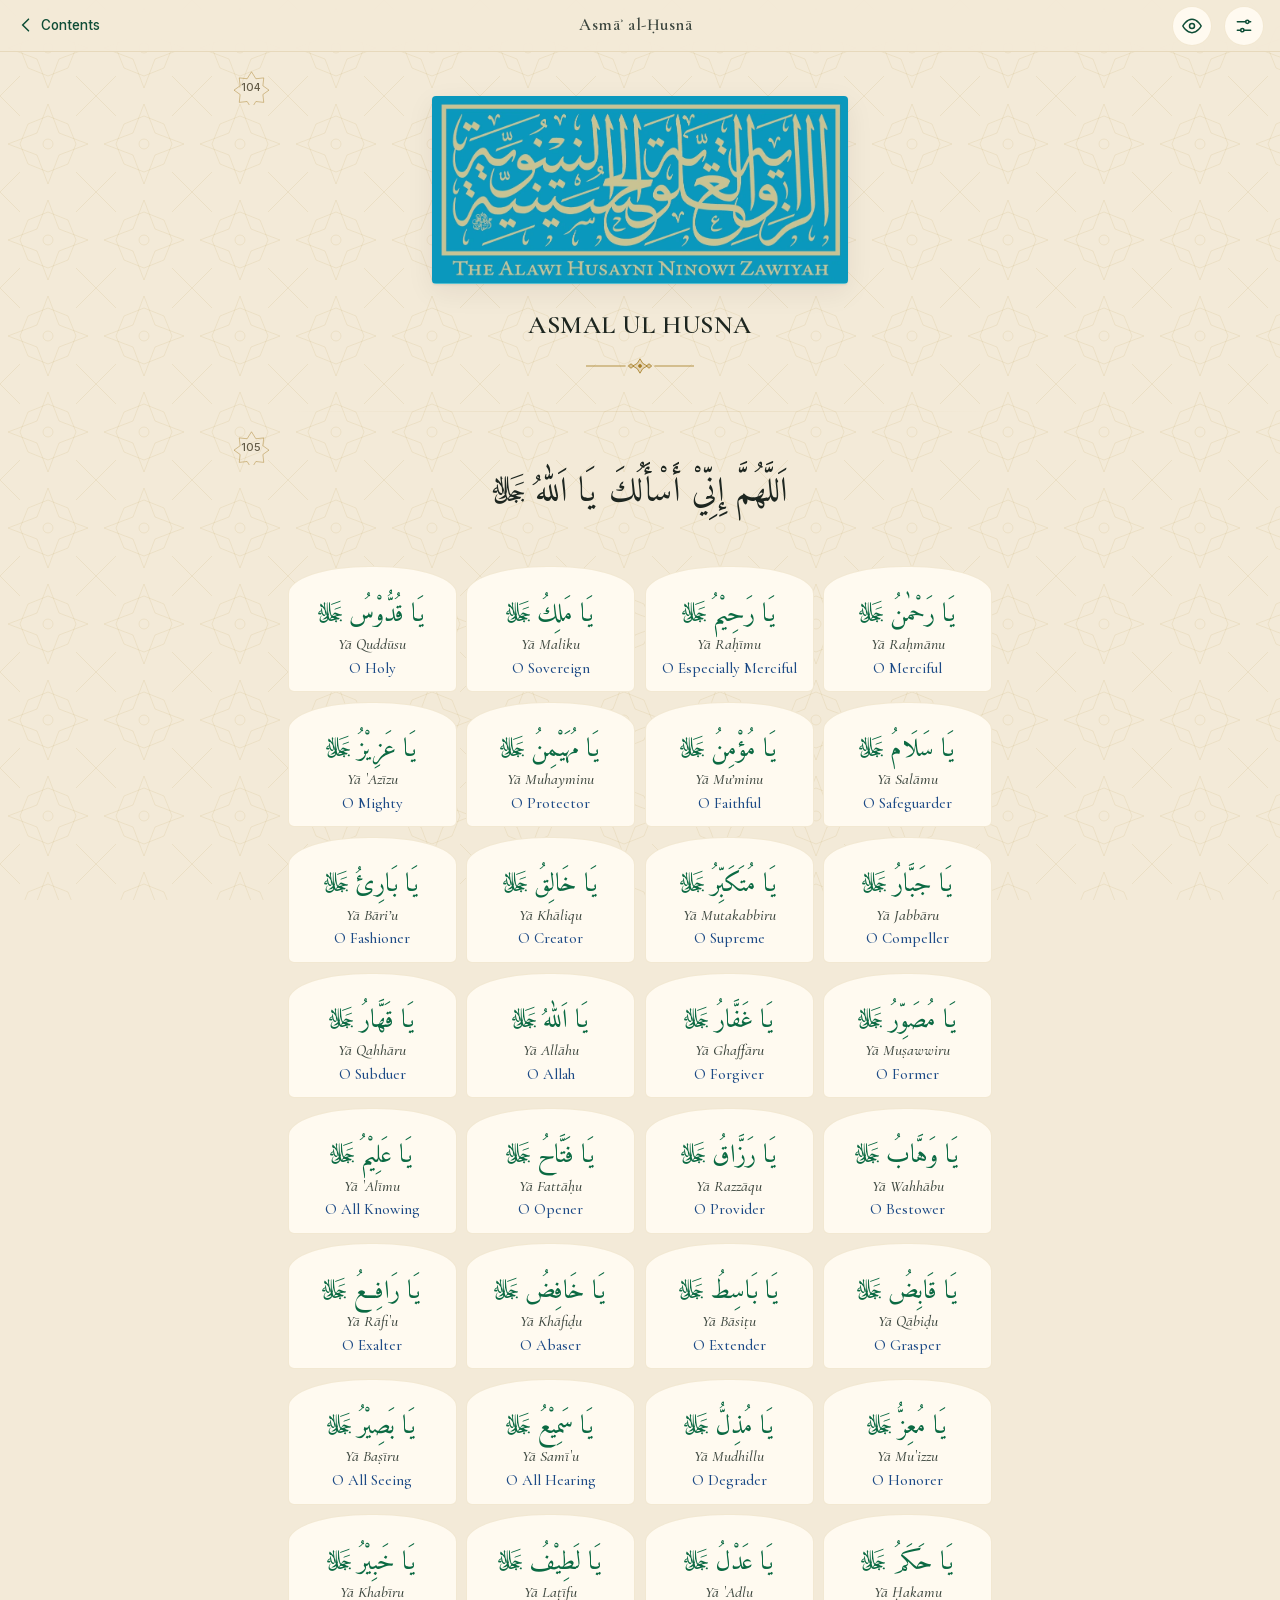
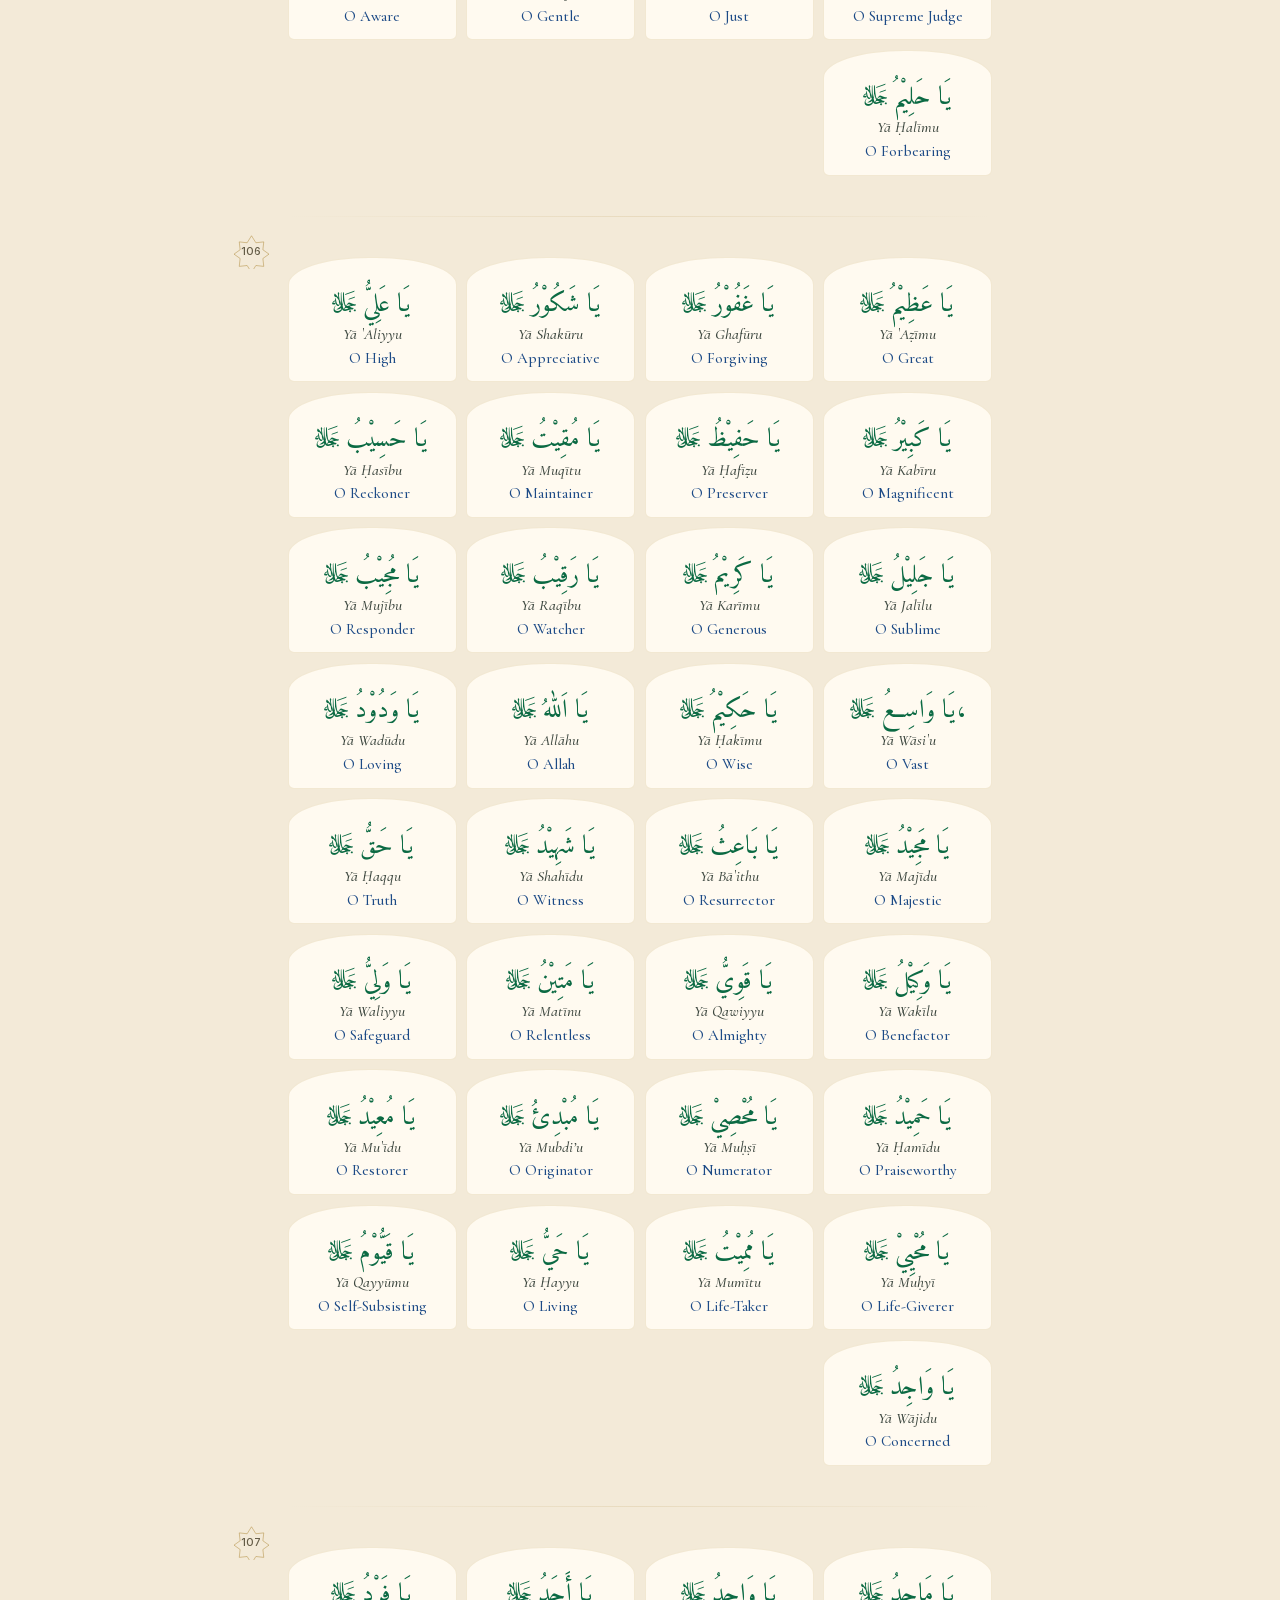
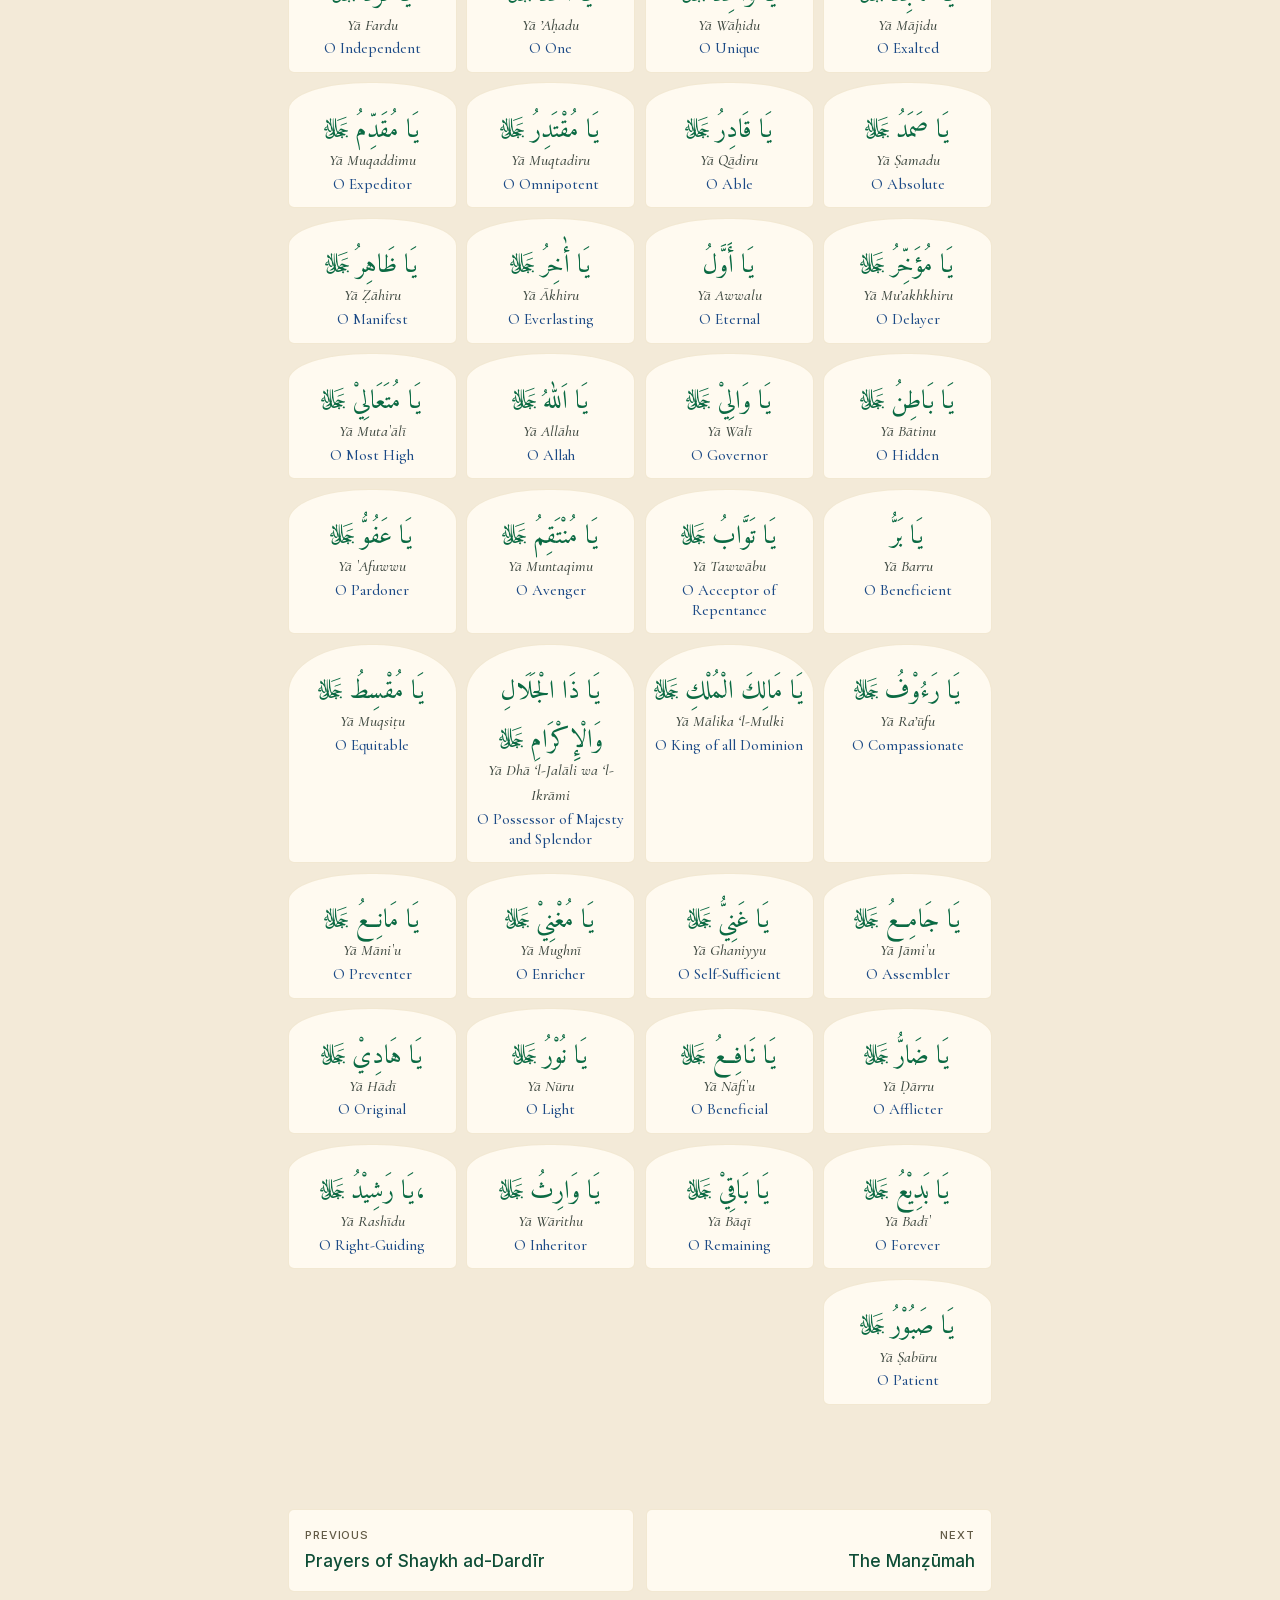
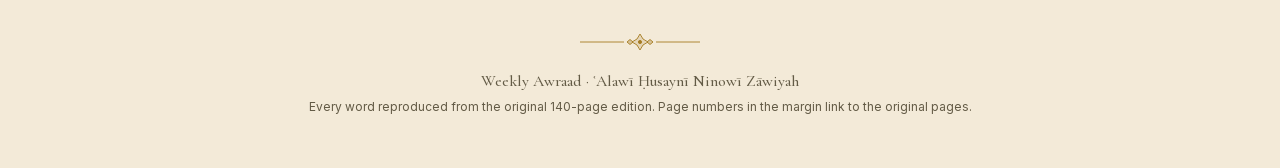
==== commit 02ca8306: "Add recite mode, go-to-page, 404 page and contrast fixes Recite mode hides the pager, contents list " ====
--- a/weekly-awraad/asma.html
+++ b/weekly-awraad/asma.html
@@ -11,9 +11,11 @@
 <link rel="manifest" href="manifest.webmanifest">
 <link rel="icon" href="icon-192.png">
 <link rel="apple-touch-icon" href="icon-180.png">
+<link rel="preload" href="fonts/amiri-arabic-normal-4f1f7d.woff2" as="font" type="font/woff2" crossorigin>
+<link rel="preload" href="fonts/amiri-quran-arabic-normal-8aaeb9.woff2" as="font" type="font/woff2" crossorigin>
 <link rel="stylesheet" href="fonts/fonts.css">
 <link rel="stylesheet" href="styles.css">
-<script>(function(){var d=document.documentElement;d.classList.add('js');try{var p=JSON.parse(localStorage.getItem('awraad-prefs')||'{}');if(p.theme)d.setAttribute('data-theme',p.theme);if(p.scale)d.style.setProperty('--ar-scale',p.scale);['ar','tr','en'].forEach(function(k){if(p[k]===false)d.classList.add('hide-'+k)})}catch(e){}})();</script>
+<script>(function(){var d=document.documentElement;d.classList.add('js');try{var p=JSON.parse(localStorage.getItem('awraad-prefs')||'{}');if(p.theme)d.setAttribute('data-theme',p.theme);if(p.scale)d.style.setProperty('--ar-scale',p.scale);['ar','tr','en'].forEach(function(k){if(p[k]===false)d.classList.add('hide-'+k)})}catch(e){}})();window.PAGE_MAP=[[3,"."],[52,"opening"],[103,"dardir"],[107,"asma"],[125,"manzumah"],[140,"dua"]];</script>
 <script src="app.js" defer></script>
 </head>
 <body class="page-section" data-section="asma">
@@ -21,7 +23,9 @@
 <header class="bar">
   <a class="bar-home" href="./" aria-label="Contents"><svg viewBox="0 0 24 24" aria-hidden="true"><path d="M15 5l-7 7 7 7"/></svg><span>Contents</span></a>
   <p class="bar-title">Asmāʾ al-Ḥusnā</p>
-  <button type="button" class="bar-btn" id="settings-btn" aria-controls="settings" aria-expanded="false" aria-label="Reading settings">
+  <button type="button" class="bar-btn bar-recite" id="recite-btn" aria-pressed="false" aria-label="Recite mode">
+    <svg viewBox="0 0 24 24" aria-hidden="true"><path d="M1 12s4-8 11-8 11 8 11 8-4 8-11 8S1 12 1 12z"/><circle cx="12" cy="12" r="3"/></svg>
+  </button><button type="button" class="bar-btn" id="settings-btn" aria-controls="settings" aria-expanded="false" aria-label="Reading settings">
     <svg viewBox="0 0 24 24" aria-hidden="true"><path d="M4 7h10M18 7h2M4 17h4M12 17h8"/><circle cx="16" cy="7" r="2"/><circle cx="10" cy="17" r="2"/></svg>
   </button>
   <div class="progress" aria-hidden="true"><span></span></div>
@@ -46,6 +50,11 @@
       <button type="button" class="chip" data-theme-set="dark">Night</button>
       <button type="button" class="chip" data-theme-set="auto">Auto</button>
     </div>
+    <p class="settings-label">Navigate</p>
+    <div class="chips">
+      <input type="number" id="goto-page" class="goto-input" min="1" max="140" placeholder="Page 1–140" inputmode="numeric" autocomplete="off">
+      <button type="button" class="chip" id="goto-btn">Go</button>
+    </div>
     <p class="settings-label">Source</p>
     <div class="chips">
       <button type="button" class="chip" id="proof-toggle" aria-pressed="false">Compare with original pages</button>
@@ -59,6 +68,7 @@
 <article class="folio" id="p104" data-page="104"><a class="folio-mark" href="pages/104.webp" title="View original page 104" aria-label="Original page 104">104</a><figure class="b-image b-image--dome"><img src="art/dome.webp" alt="The Green Dome of the Prophet’s Mosque in Madinah" loading="lazy" decoding="async"></figure><figure class="b-image b-image--emblem"><img src="art/emblem.webp" alt="Calligraphic emblem of the ʿAlawī Ḥusaynī Ninowī Zāwiyah" loading="lazy" decoding="async"></figure><header class="b-title"><p class="en">ASMAL UL HUSNA</p></header></article><article class="folio" id="p105" data-page="105"><a class="folio-mark" href="pages/105.webp" title="View original page 105" aria-label="Original page 105">105</a><section class="b-passage kind-prayer is-short"><div class="ar" lang="ar" dir="rtl"><p>اَللَّهُمَّ إِنِّيْ أَسْأَلُكَ يَا اَللّٰهُ ﷻ</p></div></section><ol class="b-names" dir="rtl"><li><span class="ar" lang="ar" dir="rtl">يَا رَحْمٰنُ ﷻ</span><span class="tr" dir="ltr">Yā Raḥmānu</span><span class="en" dir="ltr">O Merciful</span></li><li><span class="ar" lang="ar" dir="rtl">يَا رَحِيْمُ ﷻ</span><span class="tr" dir="ltr">Yā Raḥīmu</span><span class="en" dir="ltr">O Especially Merciful</span></li><li><span class="ar" lang="ar" dir="rtl">يَا مَلِكُ ﷻ</span><span class="tr" dir="ltr">Yā Maliku</span><span class="en" dir="ltr">O Sovereign</span></li><li><span class="ar" lang="ar" dir="rtl">يَا قُدُّوْسُ ﷻ</span><span class="tr" dir="ltr">Yā Quddūsu</span><span class="en" dir="ltr">O Holy</span></li><li><span class="ar" lang="ar" dir="rtl">يَا سَلَامُ ﷻ</span><span class="tr" dir="ltr">Yā Salāmu</span><span class="en" dir="ltr">O Safeguarder</span></li><li><span class="ar" lang="ar" dir="rtl">يَا مُؤْمِنُ ﷻ</span><span class="tr" dir="ltr">Yā Mu’minu</span><span class="en" dir="ltr">O Faithful</span></li><li><span class="ar" lang="ar" dir="rtl">يَا مُهَيْمِنُ ﷻ</span><span class="tr" dir="ltr">Yā Muhayminu</span><span class="en" dir="ltr">O Protector</span></li><li><span class="ar" lang="ar" dir="rtl">يَا عَزِيْزُ ﷻ</span><span class="tr" dir="ltr">Yā `Azīzu</span><span class="en" dir="ltr">O Mighty</span></li><li><span class="ar" lang="ar" dir="rtl">يَا جَبَّارُ ﷻ</span><span class="tr" dir="ltr">Yā Jabbāru</span><span class="en" dir="ltr">O Compeller</span></li><li><span class="ar" lang="ar" dir="rtl">يَا مُتَكَبِّرُ ﷻ</span><span class="tr" dir="ltr">Yā Mutakabbiru</span><span class="en" dir="ltr">O Supreme</span></li><li><span class="ar" lang="ar" dir="rtl">يَا خَالِقُ ﷻ</span><span class="tr" dir="ltr">Yā Khāliqu</span><span class="en" dir="ltr">O Creator</span></li><li><span class="ar" lang="ar" dir="rtl">يَا بَارِئُ ﷻ</span><span class="tr" dir="ltr">Yā Bāri’u</span><span class="en" dir="ltr">O Fashioner</span></li><li><span class="ar" lang="ar" dir="rtl">يَا مُصَوِّرُ ﷻ</span><span class="tr" dir="ltr">Yā Muṣawwiru</span><span class="en" dir="ltr">O Former</span></li><li><span class="ar" lang="ar" dir="rtl">يَا غَفَّارُ ﷻ</span><span class="tr" dir="ltr">Yā Ghaffāru</span><span class="en" dir="ltr">O Forgiver</span></li><li><span class="ar" lang="ar" dir="rtl">يَا اَللّٰهُ ﷻ</span><span class="tr" dir="ltr">Yā Allāhu</span><span class="en" dir="ltr">O Allah</span></li><li><span class="ar" lang="ar" dir="rtl">يَا قَهَّارُ ﷻ</span><span class="tr" dir="ltr">Yā Qahhāru</span><span class="en" dir="ltr">O Subduer</span></li><li><span class="ar" lang="ar" dir="rtl">يَا وَهَّابُ ﷻ</span><span class="tr" dir="ltr">Yā Wahhābu</span><span class="en" dir="ltr">O Bestower</span></li><li><span class="ar" lang="ar" dir="rtl">يَا رَزَّاقُ ﷻ</span><span class="tr" dir="ltr">Yā Razzāqu</span><span class="en" dir="ltr">O Provider</span></li><li><span class="ar" lang="ar" dir="rtl">يَا فَتَّاحُ ﷻ</span><span class="tr" dir="ltr">Yā Fattāḥu</span><span class="en" dir="ltr">O Opener</span></li><li><span class="ar" lang="ar" dir="rtl">يَا عَلِيْمُ ﷻ</span><span class="tr" dir="ltr">Yā `Alīmu</span><span class="en" dir="ltr">O All Knowing</span></li><li><span class="ar" lang="ar" dir="rtl">يَا قَابِضُ ﷻ</span><span class="tr" dir="ltr">Yā Qābiḍu</span><span class="en" dir="ltr">O Grasper</span></li><li><span class="ar" lang="ar" dir="rtl">يَا بَاسِطُ ﷻ</span><span class="tr" dir="ltr">Yā Bāsiṭu</span><span class="en" dir="ltr">O Extender</span></li><li><span class="ar" lang="ar" dir="rtl">يَا خَافِضُ ﷻ</span><span class="tr" dir="ltr">Yā Khāfiḍu</span><span class="en" dir="ltr">O Abaser</span></li><li><span class="ar" lang="ar" dir="rtl">يَا رَافِعُ ﷻ</span><span class="tr" dir="ltr">Yā Rāfi`u</span><span class="en" dir="ltr">O Exalter</span></li><li><span class="ar" lang="ar" dir="rtl">يَا مُعِزُّ ﷻ</span><span class="tr" dir="ltr">Yā Mu`izzu</span><span class="en" dir="ltr">O Honorer</span></li><li><span class="ar" lang="ar" dir="rtl">يَا مُذِلُّ ﷻ</span><span class="tr" dir="ltr">Yā Mudhillu</span><span class="en" dir="ltr">O Degrader</span></li><li><span class="ar" lang="ar" dir="rtl">يَا سَمِيْعُ ﷻ</span><span class="tr" dir="ltr">Yā Samī`u</span><span class="en" dir="ltr">O All Hearing</span></li><li><span class="ar" lang="ar" dir="rtl">يَا بَصِيْرُ ﷻ</span><span class="tr" dir="ltr">Yā Baṣīru</span><span class="en" dir="ltr">O All Seeing</span></li><li><span class="ar" lang="ar" dir="rtl">يَا حَكَمُ ﷻ</span><span class="tr" dir="ltr">Yā Ḥakamu</span><span class="en" dir="ltr">O Supreme Judge</span></li><li><span class="ar" lang="ar" dir="rtl">يَا عَدْلُ ﷻ</span><span class="tr" dir="ltr">Yā `Adlu</span><span class="en" dir="ltr">O Just</span></li><li><span class="ar" lang="ar" dir="rtl">يَا لَطِيْفُ ﷻ</span><span class="tr" dir="ltr">Yā Laṭīfu</span><span class="en" dir="ltr">O Gentle</span></li><li><span class="ar" lang="ar" dir="rtl">يَا خَبِيْرُ ﷻ</span><span class="tr" dir="ltr">Yā Khabīru</span><span class="en" dir="ltr">O Aware</span></li><li><span class="ar" lang="ar" dir="rtl">يَا حَلِيْمُ ﷻ</span><span class="tr" dir="ltr">Yā Ḥalīmu</span><span class="en" dir="ltr">O Forbearing</span></li></ol></article><article class="folio" id="p106" data-page="106"><a class="folio-mark" href="pages/106.webp" title="View original page 106" aria-label="Original page 106">106</a><ol class="b-names" dir="rtl"><li><span class="ar" lang="ar" dir="rtl">يَا عَظِيْمُ ﷻ</span><span class="tr" dir="ltr">Yā `Aẓīmu</span><span class="en" dir="ltr">O Great</span></li><li><span class="ar" lang="ar" dir="rtl">يَا غَفُوْرُ ﷻ</span><span class="tr" dir="ltr">Yā Ghafūru</span><span class="en" dir="ltr">O Forgiving</span></li><li><span class="ar" lang="ar" dir="rtl">يَا شَكُوْرُ ﷻ</span><span class="tr" dir="ltr">Yā Shakūru</span><span class="en" dir="ltr">O Appreciative</span></li><li><span class="ar" lang="ar" dir="rtl">يَا عَلِيُّ ﷻ</span><span class="tr" dir="ltr">Yā `Aliyyu</span><span class="en" dir="ltr">O High</span></li><li><span class="ar" lang="ar" dir="rtl">يَا كَبِيْرُ ﷻ</span><span class="tr" dir="ltr">Yā Kabīru</span><span class="en" dir="ltr">O Magnificent</span></li><li><span class="ar" lang="ar" dir="rtl">يَا حَفِيْظُ ﷻ</span><span class="tr" dir="ltr">Yā Ḥafīẓu</span><span class="en" dir="ltr">O Preserver</span></li><li><span class="ar" lang="ar" dir="rtl">يَا مُقِيْتُ ﷻ</span><span class="tr" dir="ltr">Yā Muqītu</span><span class="en" dir="ltr">O Maintainer</span></li><li><span class="ar" lang="ar" dir="rtl">يَا حَسِيْبُ ﷻ</span><span class="tr" dir="ltr">Yā Ḥasību</span><span class="en" dir="ltr">O Reckoner</span></li><li><span class="ar" lang="ar" dir="rtl">يَا جَلِيْلُ ﷻ</span><span class="tr" dir="ltr">Yā Jalīlu</span><span class="en" dir="ltr">O Sublime</span></li><li><span class="ar" lang="ar" dir="rtl">يَا كَرِيْمُ ﷻ</span><span class="tr" dir="ltr">Yā Karīmu</span><span class="en" dir="ltr">O Generous</span></li><li><span class="ar" lang="ar" dir="rtl">يَا رَقِيْبُ ﷻ</span><span class="tr" dir="ltr">Yā Raqību</span><span class="en" dir="ltr">O Watcher</span></li><li><span class="ar" lang="ar" dir="rtl">يَا مُجِيْبُ ﷻ</span><span class="tr" dir="ltr">Yā Mujību</span><span class="en" dir="ltr">O Responder</span></li><li><span class="ar" lang="ar" dir="rtl">،يَا وَاسِعُ ﷻ</span><span class="tr" dir="ltr">Yā Wāsi`u</span><span class="en" dir="ltr">O Vast</span></li><li><span class="ar" lang="ar" dir="rtl">يَا حَكِيْمُ ﷻ</span><span class="tr" dir="ltr">Yā Ḥakīmu</span><span class="en" dir="ltr">O Wise</span></li><li><span class="ar" lang="ar" dir="rtl">يَا اَللّٰهُ ﷻ</span><span class="tr" dir="ltr">Yā Allāhu</span><span class="en" dir="ltr">O Allah</span></li><li><span class="ar" lang="ar" dir="rtl">يَا وَدُوْدُ ﷻ</span><span class="tr" dir="ltr">Yā Wadūdu</span><span class="en" dir="ltr">O Loving</span></li><li><span class="ar" lang="ar" dir="rtl">يَا مَجِيْدُ ﷻ</span><span class="tr" dir="ltr">Yā Majīdu</span><span class="en" dir="ltr">O Majestic</span></li><li><span class="ar" lang="ar" dir="rtl">يَا بَاعِثُ ﷻ</span><span class="tr" dir="ltr">Yā Bā`ithu</span><span class="en" dir="ltr">O Resurrector</span></li><li><span class="ar" lang="ar" dir="rtl">يَا شَهِيْدُ ﷻ</span><span class="tr" dir="ltr">Yā Shahīdu</span><span class="en" dir="ltr">O Witness</span></li><li><span class="ar" lang="ar" dir="rtl">يَا حَقُّ ﷻ</span><span class="tr" dir="ltr">Yā Ḥaqqu</span><span class="en" dir="ltr">O Truth</span></li><li><span class="ar" lang="ar" dir="rtl">يَا وَكِيْلُ ﷻ</span><span class="tr" dir="ltr">Yā Wakīlu</span><span class="en" dir="ltr">O Benefactor</span></li><li><span class="ar" lang="ar" dir="rtl">يَا قَوِيُّ ﷻ</span><span class="tr" dir="ltr">Yā Qawiyyu</span><span class="en" dir="ltr">O Almighty</span></li><li><span class="ar" lang="ar" dir="rtl">يَا مَتِيْنُ ﷻ</span><span class="tr" dir="ltr">Yā Matīnu</span><span class="en" dir="ltr">O Relentless</span></li><li><span class="ar" lang="ar" dir="rtl">يَا وَلِيُّ ﷻ</span><span class="tr" dir="ltr">Yā Waliyyu</span><span class="en" dir="ltr">O Safeguard</span></li><li><span class="ar" lang="ar" dir="rtl">يَا حَمِيْدُ ﷻ</span><span class="tr" dir="ltr">Yā Ḥamīdu</span><span class="en" dir="ltr">O Praiseworthy</span></li><li><span class="ar" lang="ar" dir="rtl">يَا مُحْصِيْ ﷻ</span><span class="tr" dir="ltr">Yā Muḥṣī</span><span class="en" dir="ltr">O Numerator</span></li><li><span class="ar" lang="ar" dir="rtl">يَا مُبْدِئُ ﷻ</span><span class="tr" dir="ltr">Yā Mubdi’u</span><span class="en" dir="ltr">O Originator</span></li><li><span class="ar" lang="ar" dir="rtl">يَا مُعِيْدُ ﷻ</span><span class="tr" dir="ltr">Yā Mu`īdu</span><span class="en" dir="ltr">O Restorer</span></li><li><span class="ar" lang="ar" dir="rtl">يَا مُحْيِيْ ﷻ</span><span class="tr" dir="ltr">Yā Muḥyī</span><span class="en" dir="ltr">O Life-Giverer</span></li><li><span class="ar" lang="ar" dir="rtl">يَا مُمِيْتُ ﷻ</span><span class="tr" dir="ltr">Yā Mumītu</span><span class="en" dir="ltr">O Life-Taker</span></li><li><span class="ar" lang="ar" dir="rtl">يَا حَيُّ ﷻ</span><span class="tr" dir="ltr">Yā Ḥayyu</span><span class="en" dir="ltr">O Living</span></li><li><span class="ar" lang="ar" dir="rtl">يَا قَيُّوْمُ ﷻ</span><span class="tr" dir="ltr">Yā Qayyūmu</span><span class="en" dir="ltr">O Self-Subsisting</span></li><li><span class="ar" lang="ar" dir="rtl">يَا وَاجِدُ ﷻ</span><span class="tr" dir="ltr">Yā Wājidu</span><span class="en" dir="ltr">O Concerned</span></li></ol></article><article class="folio" id="p107" data-page="107"><a class="folio-mark" href="pages/107.webp" title="View original page 107" aria-label="Original page 107">107</a><ol class="b-names" dir="rtl"><li><span class="ar" lang="ar" dir="rtl">يَا مَاجِدُ ﷻ</span><span class="tr" dir="ltr">Yā Mājidu</span><span class="en" dir="ltr">O Exalted</span></li><li><span class="ar" lang="ar" dir="rtl">يَا وَاحِدُ ﷻ</span><span class="tr" dir="ltr">Yā Wāḥidu</span><span class="en" dir="ltr">O Unique</span></li><li><span class="ar" lang="ar" dir="rtl">يَا أَحَدُ ﷻ</span><span class="tr" dir="ltr">Yā ’Aḥadu</span><span class="en" dir="ltr">O One</span></li><li><span class="ar" lang="ar" dir="rtl">يَا فَرْدُ ﷻ</span><span class="tr" dir="ltr">Yā Fardu</span><span class="en" dir="ltr">O Independent</span></li><li><span class="ar" lang="ar" dir="rtl">يَا صَمَدُ ﷻ</span><span class="tr" dir="ltr">Yā Ṣamadu</span><span class="en" dir="ltr">O Absolute</span></li><li><span class="ar" lang="ar" dir="rtl">يَا قَادِرُ ﷻ</span><span class="tr" dir="ltr">Yā Qādiru</span><span class="en" dir="ltr">O Able</span></li><li><span class="ar" lang="ar" dir="rtl">يَا مُقْتَدِرُ ﷻ</span><span class="tr" dir="ltr">Yā Muqtadiru</span><span class="en" dir="ltr">O Omnipotent</span></li><li><span class="ar" lang="ar" dir="rtl">يَا مُقَدِّمُ ﷻ</span><span class="tr" dir="ltr">Yā Muqaddimu</span><span class="en" dir="ltr">O Expeditor</span></li><li><span class="ar" lang="ar" dir="rtl">يَا مُؤَخِّرُ ﷻ</span><span class="tr" dir="ltr">Yā Mu’akhkhiru</span><span class="en" dir="ltr">O Delayer</span></li><li><span class="ar" lang="ar" dir="rtl">يَا أَوَّلُ</span><span class="tr" dir="ltr">Yā Awwalu</span><span class="en" dir="ltr">O Eternal</span></li><li><span class="ar" lang="ar" dir="rtl">يَا أٰخِرُ ﷻ</span><span class="tr" dir="ltr">Yā Ākhiru</span><span class="en" dir="ltr">O Everlasting</span></li><li><span class="ar" lang="ar" dir="rtl">يَا ظَاهِرُ ﷻ</span><span class="tr" dir="ltr">Yā Ẓāhiru</span><span class="en" dir="ltr">O Manifest</span></li><li><span class="ar" lang="ar" dir="rtl">يَا بَاطِنُ ﷻ</span><span class="tr" dir="ltr">Yā Bātinu</span><span class="en" dir="ltr">O Hidden</span></li><li><span class="ar" lang="ar" dir="rtl">يَا وَالِيْ ﷻ</span><span class="tr" dir="ltr">Yā Wālī</span><span class="en" dir="ltr">O Governor</span></li><li><span class="ar" lang="ar" dir="rtl">يَا اَللّٰهُ ﷻ</span><span class="tr" dir="ltr">Yā Allāhu</span><span class="en" dir="ltr">O Allah</span></li><li><span class="ar" lang="ar" dir="rtl">يَا مُتَعَالِيْ ﷻ</span><span class="tr" dir="ltr">Yā Muta`ālī</span><span class="en" dir="ltr">O Most High</span></li><li><span class="ar" lang="ar" dir="rtl">يَا بَرُّ</span><span class="tr" dir="ltr">Yā Barru</span><span class="en" dir="ltr">O Beneficient</span></li><li><span class="ar" lang="ar" dir="rtl">يَا تَوَّابُ ﷻ</span><span class="tr" dir="ltr">Yā Tawwābu</span><span class="en" dir="ltr">O Acceptor of Repentance</span></li><li><span class="ar" lang="ar" dir="rtl">يَا مُنْتَقِمُ ﷻ</span><span class="tr" dir="ltr">Yā Muntaqimu</span><span class="en" dir="ltr">O Avenger</span></li><li><span class="ar" lang="ar" dir="rtl">يَا عَفُوُّ ﷻ</span><span class="tr" dir="ltr">Yā `Afuwwu</span><span class="en" dir="ltr">O Pardoner</span></li><li><span class="ar" lang="ar" dir="rtl">يَا رَءُوْفُ ﷻ</span><span class="tr" dir="ltr">Yā Ra’ūfu</span><span class="en" dir="ltr">O Compassionate</span></li><li><span class="ar" lang="ar" dir="rtl">يَا مَالِكَ الْمُلْكِ ﷻ</span><span class="tr" dir="ltr">Yā Mālika ‘l-Mulki</span><span class="en" dir="ltr">O King of all Dominion</span></li><li><span class="ar" lang="ar" dir="rtl">يَا ذَا الْجَلَالِ وَالْإِكْرَامِ ﷻ</span><span class="tr" dir="ltr">Yā Dhā ‘l-Jalāli wa ‘l-Ikrāmi</span><span class="en" dir="ltr">O Possessor of Majesty and Splendor</span></li><li><span class="ar" lang="ar" dir="rtl">يَا مُقْسِطُ ﷻ</span><span class="tr" dir="ltr">Yā Muqsiṭu</span><span class="en" dir="ltr">O Equitable</span></li><li><span class="ar" lang="ar" dir="rtl">يَا جَامِعُ ﷻ</span><span class="tr" dir="ltr">Yā Jāmi`u</span><span class="en" dir="ltr">O Assembler</span></li><li><span class="ar" lang="ar" dir="rtl">يَا غَنِيُّ ﷻ</span><span class="tr" dir="ltr">Yā Ghaniyyu</span><span class="en" dir="ltr">O Self-Sufficient</span></li><li><span class="ar" lang="ar" dir="rtl">يَا مُغْنِيْ ﷻ</span><span class="tr" dir="ltr">Yā Mughnī</span><span class="en" dir="ltr">O Enricher</span></li><li><span class="ar" lang="ar" dir="rtl">يَا مَانِعُ ﷻ</span><span class="tr" dir="ltr">Yā Māni`u</span><span class="en" dir="ltr">O Preventer</span></li><li><span class="ar" lang="ar" dir="rtl">يَا ضَارُّ ﷻ</span><span class="tr" dir="ltr">Yā Ḍārru</span><span class="en" dir="ltr">O Afflicter</span></li><li><span class="ar" lang="ar" dir="rtl">يَا نَافِعُ ﷻ</span><span class="tr" dir="ltr">Yā Nāfi`u</span><span class="en" dir="ltr">O Beneficial</span></li><li><span class="ar" lang="ar" dir="rtl">يَا نُوْرُ ﷻ</span><span class="tr" dir="ltr">Yā Nūru</span><span class="en" dir="ltr">O Light</span></li><li><span class="ar" lang="ar" dir="rtl">يَا هَادِيْ ﷻ</span><span class="tr" dir="ltr">Yā Hādī</span><span class="en" dir="ltr">O Original</span></li><li><span class="ar" lang="ar" dir="rtl">يَا بَدِيْعُ ﷻ</span><span class="tr" dir="ltr">Yā Badī`</span><span class="en" dir="ltr">O Forever</span></li><li><span class="ar" lang="ar" dir="rtl">يَا بَاقِيْ ﷻ</span><span class="tr" dir="ltr">Yā Bāqī</span><span class="en" dir="ltr">O Remaining</span></li><li><span class="ar" lang="ar" dir="rtl">يَا وَارِثُ ﷻ</span><span class="tr" dir="ltr">Yā Wārithu</span><span class="en" dir="ltr">O Inheritor</span></li><li><span class="ar" lang="ar" dir="rtl">،يَا رَشِيْدُ ﷻ</span><span class="tr" dir="ltr">Yā Rashīdu</span><span class="en" dir="ltr">O Right-Guiding</span></li><li><span class="ar" lang="ar" dir="rtl">يَا صَبُوْرُ ﷻ</span><span class="tr" dir="ltr">Yā Ṣabūru</span><span class="en" dir="ltr">O Patient</span></li></ol></article>
 </main>
 <nav class="pager" aria-label="Sections"><a class="pager-prev" href="dardir.html"><small>Previous</small>Prayers of Shaykh ad-Dardīr</a><a class="pager-next" href="manzumah.html"><small>Next</small>The Manẓūmah</a></nav>
+
 <footer class="footer">
   <div class="rosette-rule" aria-hidden="true"></div>
   <p>Weekly Awraad &middot; ʿAlawī Ḥusaynī Ninowī Zāwiyah</p>
--- a/weekly-awraad/styles.css
+++ b/weekly-awraad/styles.css
@@ -7,10 +7,11 @@
   --surface: #fffaf0;
   --ink: #1d2620;
   --ink-soft: #3e4840;
-  --muted: #776f5b;
+  --muted: #635b46;
   --green: #0e4d36;
   --quran: #0b6a43;
   --gold: #a57c22;
+  --gold-text: #7a5c10;
   --gold-soft: #d6b866;
   --gold-faint: #a57c2224;
   --lapis: #1c4a86;
@@ -28,14 +29,14 @@
 @media (prefers-color-scheme: dark) {
   :root:not([data-theme="light"]) {
     --bg: #0a1510; --bg-deep: #07100c; --surface: #10201a; --ink: #ece3cd; --ink-soft: #cfc6af; --muted: #9b937c;
-    --green: #7fd1a6; --quran: #6fd09c; --gold: #d6b35c; --gold-soft: #e5cd86; --gold-faint: #d6b35c22;
+    --green: #7fd1a6; --quran: #6fd09c; --gold: #d6b35c; --gold-text: #d6b35c; --gold-soft: #e5cd86; --gold-faint: #d6b35c22;
     --lapis: #9cc0f0; --red: #f08a86; --rule: #4c5a3c; --shadow: 0 1px 2px #0006, 0 10px 30px #0005;
     color-scheme: dark;
   }
 }
 :root[data-theme="dark"] {
   --bg: #0a1510; --bg-deep: #07100c; --surface: #10201a; --ink: #ece3cd; --ink-soft: #cfc6af; --muted: #9b937c;
-  --green: #7fd1a6; --quran: #6fd09c; --gold: #d6b35c; --gold-soft: #e5cd86; --gold-faint: #d6b35c22;
+  --green: #7fd1a6; --quran: #6fd09c; --gold: #d6b35c; --gold-text: #d6b35c; --gold-soft: #e5cd86; --gold-faint: #d6b35c22;
   --lapis: #9cc0f0; --red: #f08a86; --rule: #4c5a3c; --shadow: 0 1px 2px #0006, 0 10px 30px #0005;
   color-scheme: dark;
 }
@@ -60,7 +61,7 @@
 .bar {
   position: sticky; top: 0; z-index: 20;
   height: var(--bar-h);
-  display: grid; grid-template-columns: auto 1fr auto; align-items: center; gap: .75rem;
+  display: grid; grid-template-columns: auto 1fr auto auto; align-items: center; gap: .75rem;
   padding: 0 max(1rem, env(safe-area-inset-left)) 0 max(1rem, env(safe-area-inset-right));
   background: var(--bg);
   background: color-mix(in srgb, var(--bg) 88%, transparent);
@@ -217,7 +218,7 @@
 .toc summary { cursor: pointer; padding: .75rem 1rem; font-weight: 600; color: var(--green); }
 .toc ol { list-style: none; margin: 0; padding: 0 1rem .75rem; max-height: 50vh; overflow: auto; }
 .toc a { display: flex; justify-content: space-between; gap: 1rem; padding: .45rem 0; border-top: 1px solid var(--gold-faint); text-decoration: none; }
-.toc-page { color: var(--muted); font-variant-numeric: tabular-nums; }
+.toc-page { color: var(--gold-text); font-variant-numeric: tabular-nums; }
 
 /* Pager / footer */
 .pager { max-width: var(--measure); margin: 1rem auto 0; padding: 0 1rem; display: grid; grid-template-columns: 1fr 1fr; gap: .75rem; font-family: Inter, system-ui, sans-serif; }
@@ -258,7 +259,7 @@
 .resume a { display: block; padding: .9rem 1.1rem; border-radius: 999px; background: var(--green); color: var(--surface); text-decoration: none; text-align: center; font: 500 .92rem/1.3 Inter, system-ui, sans-serif; box-shadow: var(--shadow); }
 
 .contents { max-width: 60rem; margin: 2rem auto 0; padding: 0 1rem; }
-.contents-h { text-align: center; font-weight: 600; font-size: 1.1rem; letter-spacing: .25em; text-transform: uppercase; color: var(--gold); margin: 0 0 1.25rem; }
+.contents-h { text-align: center; font-weight: 600; font-size: 1.1rem; letter-spacing: .25em; text-transform: uppercase; color: var(--gold-text); margin: 0 0 1.25rem; }
 .cards { list-style: none; margin: 0; padding: 0; display: grid; grid-template-columns: repeat(auto-fit, minmax(16rem, 1fr)); gap: 1rem; }
 .card {
   position: relative; display: flex; flex-direction: column; align-items: center; gap: .35rem; height: 100%;
@@ -268,7 +269,7 @@
 }
 .card:hover { transform: translateY(-3px); }
 .card-arch { position: absolute; inset: 6px; border: 1px solid var(--gold-faint); border-radius: inherit; pointer-events: none; }
-.card-num { font: 600 .72rem/1 Inter, system-ui, sans-serif; letter-spacing: .12em; color: var(--gold); }
+.card-num { font: 600 .72rem/1 Inter, system-ui, sans-serif; letter-spacing: .12em; color: var(--gold-text); }
 .card-label { font-size: 1.35rem; font-weight: 600; line-height: 1.25; color: var(--green); }
 .card-ar { font-family: Amiri, serif; font-size: 1.35rem; line-height: 1.8; color: var(--ink-soft); max-width: 100%; overflow: hidden; text-overflow: ellipsis; white-space: nowrap; }
 .card-pages { font: 500 .75rem/1 Inter, system-ui, sans-serif; color: var(--muted); }
@@ -289,6 +290,48 @@
   .js .reveal { opacity: 1; transform: none; }
 }
 
+/* ── Go to page ─────────────────────────────────────────── */
+.goto-input { width: 7rem; min-height: 2.25rem; padding: .3rem .75rem; border: 1px solid var(--rule); border-radius: 999px; background: var(--bg); color: var(--ink); font: 500 .85rem/1.2 Inter, system-ui, sans-serif; text-align: center; }
+.goto-input::placeholder { color: var(--muted); }
+.goto-input:focus { outline: 2px solid var(--gold); outline-offset: 1px; }
+
+/* ── Recite mode ────────────────────────────────────────── */
+.bar-recite[aria-pressed="true"] { background: var(--green); color: var(--surface); }
+.recite .bar { transition: transform .3s ease; }
+.recite .bar.bar-hidden { transform: translateY(-100%); }
+.recite .pager { display: none; }
+.recite .toc { display: none; }
+.recite .footer { display: none; }
+.recite .folio-mark { opacity: 0; pointer-events: none; }
+.recite body { background-image: none; }
+
+/* ── Counter dock ───────────────────────────────────────── */
+.dock { display: none; position: fixed; bottom: 0; left: 0; right: 0; z-index: 25; padding: 2rem 0 calc(.75rem + env(safe-area-inset-bottom, 0px)); text-align: center; pointer-events: none; background: linear-gradient(to top, var(--bg) 60%, transparent); }
+.recite .dock { display: block; transition: opacity .2s ease, visibility .2s; }
+.dock.dock-off { opacity: 0; visibility: hidden; }
+.recite .text { padding-bottom: calc(6.5rem + env(safe-area-inset-bottom, 0px)); }
+.dock-btn {
+  pointer-events: auto; position: relative;
+  width: 4rem; height: 4rem; padding: 0; border: 0; border-radius: 50%;
+  display: inline-grid; place-items: center;
+  background: var(--surface); box-shadow: 0 2px 12px #0003, 0 0 0 1px var(--gold-faint);
+  cursor: pointer; -webkit-tap-highlight-color: transparent;
+  font-family: Inter, system-ui, sans-serif;
+}
+.dock-btn svg { position: absolute; inset: 0; width: 100%; height: 100%; transform: rotate(-90deg); }
+.dock-btn circle { fill: none; stroke-width: 2; }
+.dock-btn .counter-track { stroke: var(--gold-faint); }
+.dock-btn .counter-fill { stroke: var(--gold); stroke-linecap: round; stroke-dasharray: 109.96; stroke-dashoffset: calc(109.96 * (1 - var(--p, 0))); transition: stroke-dashoffset .35s ease; }
+.dock-n { position: relative; font-size: 1.1rem; font-weight: 600; line-height: 1; color: var(--green); }
+.dock-of { position: absolute; bottom: .6rem; font-size: .55rem; color: var(--muted); left: 50%; transform: translateX(-50%); }
+.dock-btn.done { background: var(--green); }
+.dock-btn.done .dock-n { color: var(--surface); }
+.dock-btn.done .dock-of { color: var(--gold-soft); }
+
+/* ── Text wrap (progressive) ────────────────────────────── */
+.b-title .en, .b-heading .en, .b-couplet .en { text-wrap: balance; }
+.en p, .tr p { text-wrap: pretty; }
+
 @media print {
   .bar, .settings, .pager, .counter, .toc, .resume, .folio-mark { display: none !important; }
   body { background: #fff; }
